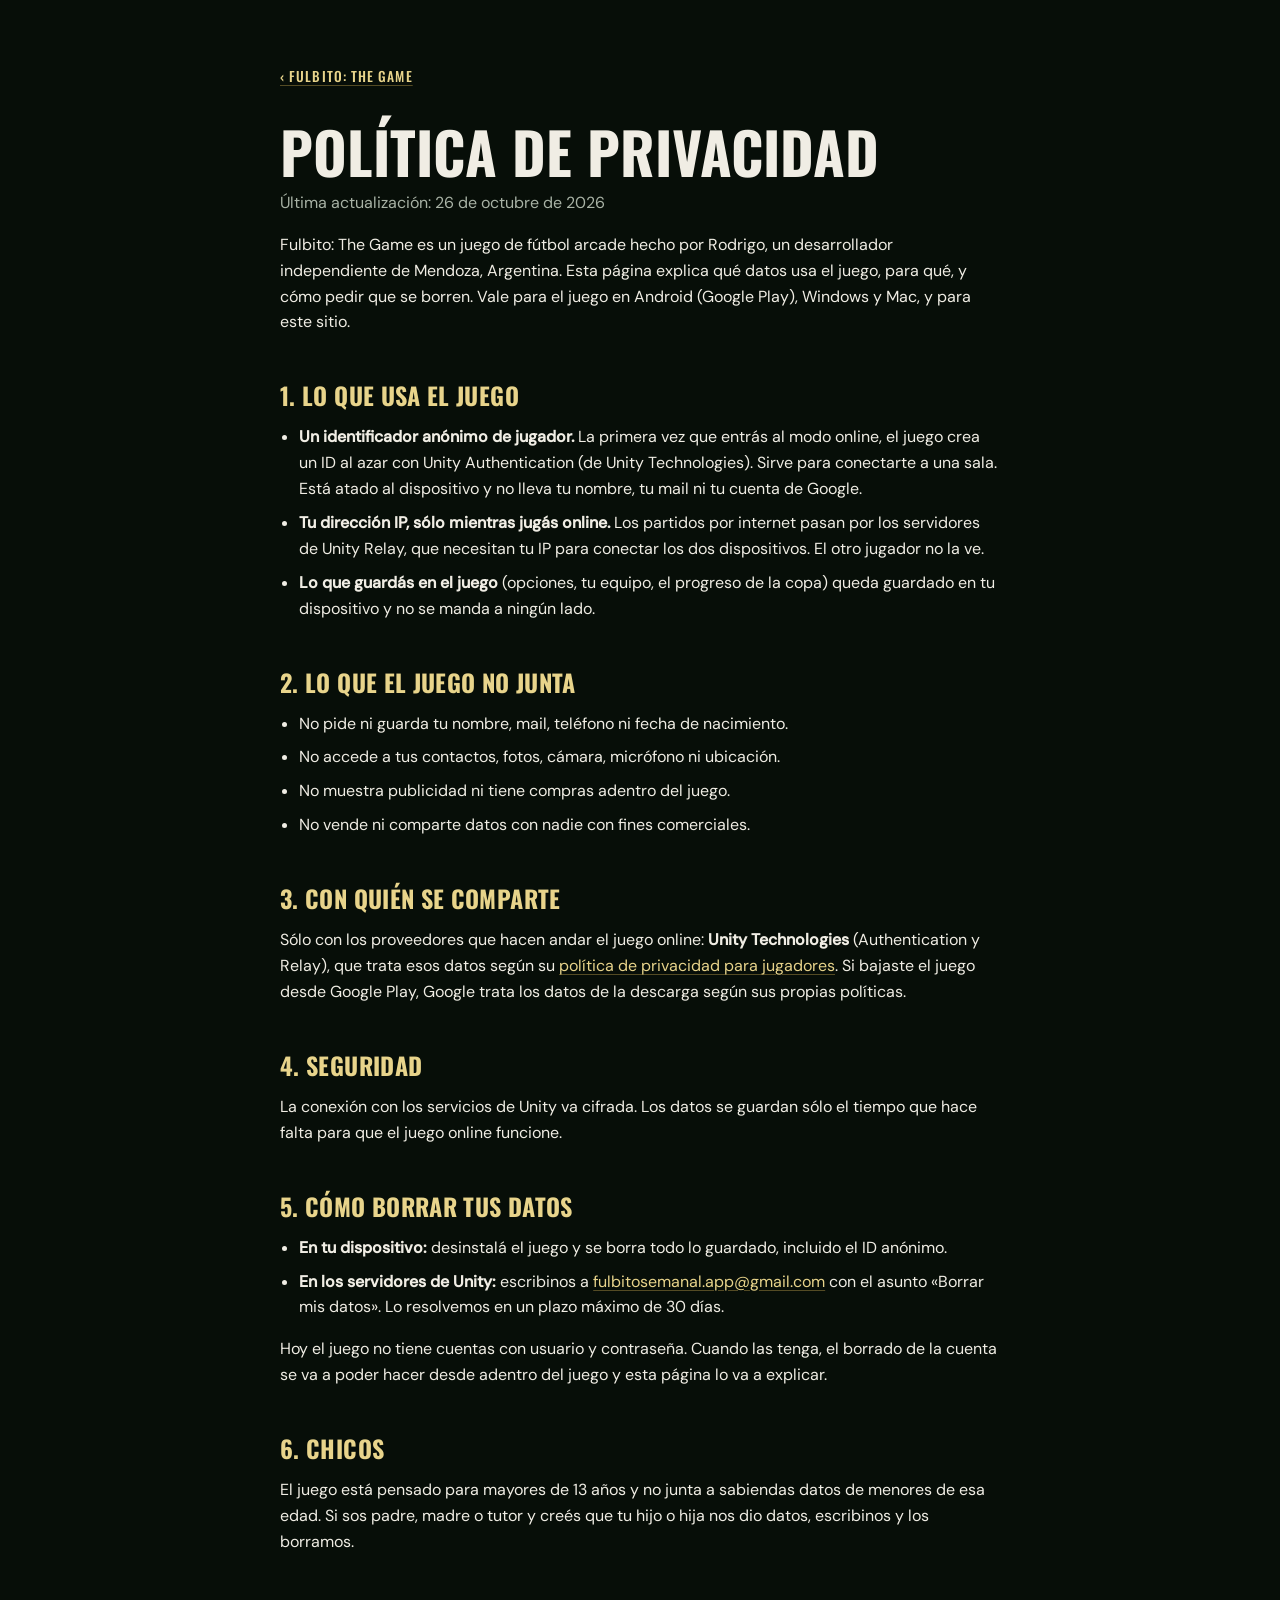
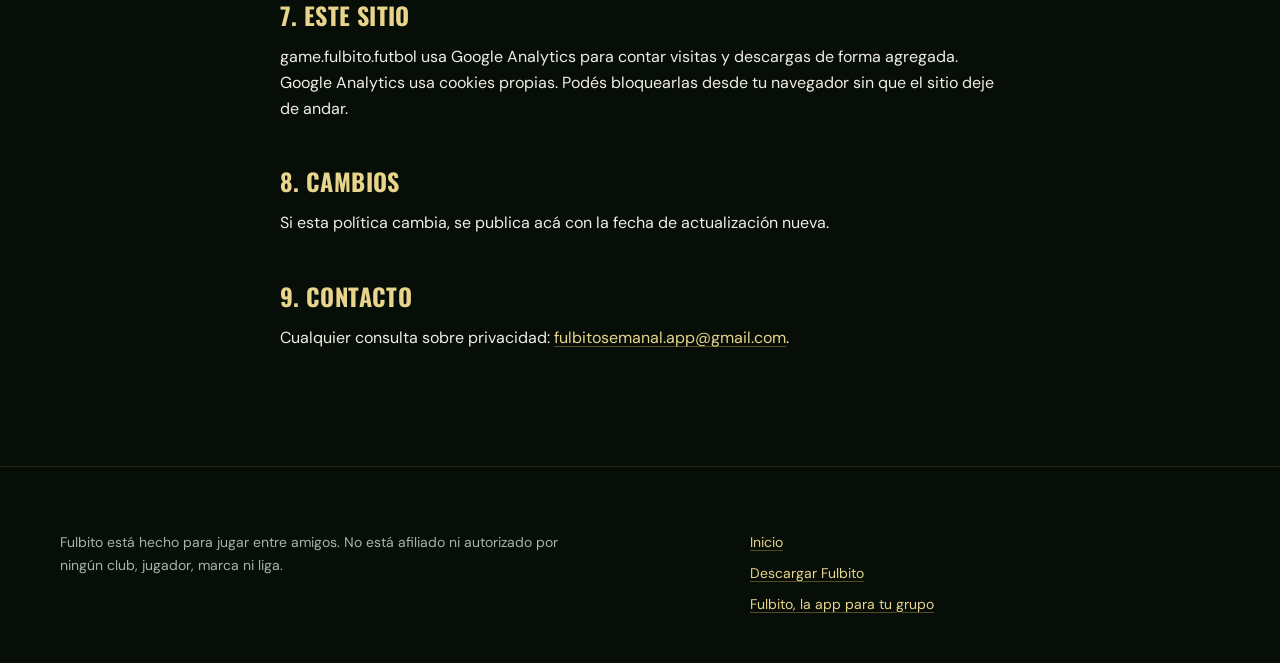
==== privacidad/index.html @ 2d16ab8e "Pie: saco lo de proyecto personal sin fines comerciales Co-Authored-By: Claude Opus 5.5 <noreply@ant" ====
<!DOCTYPE html>
<html lang="es">
<head>
<meta charset="utf-8">
<meta name="viewport" content="width=device-width, initial-scale=1">
<title>Política de privacidad | Fulbito: The Game</title>
<meta name="description" content="Qué datos usa Fulbito: The Game, el juego de fútbol arcade 7v7, para qué y cómo pedir que se borren.">
<link rel="canonical" href="https://game.fulbito.futbol/privacidad/">

<!-- Google Analytics: la misma propiedad que el index (G-7RZ7NN662N) -->
<script async src="https://www.googletagmanager.com/gtag/js?id=G-7RZ7NN662N"></script>
<script>
  window.dataLayer = window.dataLayer || [];
  function gtag(){dataLayer.push(arguments);}
  gtag('js', new Date());
  gtag('config', 'G-7RZ7NN662N');
</script>

<link rel="icon" href="../assets/brand/favicon.svg" type="image/svg+xml">
<link rel="icon" href="../assets/brand/favicon-32.png" sizes="32x32">
<meta name="theme-color" content="#0D1B0F">
<link rel="stylesheet" href="../css/fonts.css">
<link rel="stylesheet" href="../css/variables.css">
<link rel="stylesheet" href="../css/site.css">
<style>
  /* página de texto: hereda tokens y pie del sitio; sólo suma la columna de lectura */
  .legal { padding-block: var(--s7) var(--seccion); }
  .legal__volver { font-family: var(--display); letter-spacing: .08em; text-transform: uppercase; font-size: .85rem; }
  .legal h1 { font-size: var(--t-titulo); text-transform: uppercase; margin-top: var(--s5); }
  .legal__fecha { color: var(--cal-tenue); margin-top: var(--s2); }
  .legal h2 { font-size: var(--t-sub); color: var(--oro-claro); margin-top: var(--s6); margin-bottom: var(--s3); }
  .legal p, .legal li { max-width: 68ch; }
  .legal ul { padding-left: 1.2em; }
  .legal li { margin-bottom: var(--s2); }
  .legal strong { color: var(--cal); }
</style>
</head>
<body>

<main id="contenido" class="env angosto legal">
  <a class="legal__volver" href="../">‹ Fulbito: The Game</a>

  <h1>Política de privacidad</h1>
  <p class="legal__fecha">Última actualización: 26 de octubre de 2026</p>

  <p>Fulbito: The Game es un juego de fútbol arcade hecho por Rodrigo, un desarrollador independiente de Mendoza, Argentina.
    Esta página explica qué datos usa el juego, para qué, y cómo pedir que se borren. Vale para el juego en
    Android (Google Play), Windows y Mac, y para este sitio.</p>

  <h2>1. Lo que usa el juego</h2>
  <ul>
    <li><strong>Un identificador anónimo de jugador.</strong> La primera vez que entrás al modo online, el juego
      crea un ID al azar con Unity Authentication (de Unity Technologies). Sirve para conectarte a una sala.
      Está atado al dispositivo y no lleva tu nombre, tu mail ni tu cuenta de Google.</li>
    <li><strong>Tu dirección IP, sólo mientras jugás online.</strong> Los partidos por internet pasan por los
      servidores de Unity Relay, que necesitan tu IP para conectar los dos dispositivos. El otro jugador no la ve.</li>
    <li><strong>Lo que guardás en el juego</strong> (opciones, tu equipo, el progreso de la copa) queda guardado en
      tu dispositivo y no se manda a ningún lado.</li>
  </ul>

  <h2>2. Lo que el juego no junta</h2>
  <ul>
    <li>No pide ni guarda tu nombre, mail, teléfono ni fecha de nacimiento.</li>
    <li>No accede a tus contactos, fotos, cámara, micrófono ni ubicación.</li>
    <li>No muestra publicidad ni tiene compras adentro del juego.</li>
    <li>No vende ni comparte datos con nadie con fines comerciales.</li>
  </ul>

  <h2>3. Con quién se comparte</h2>
  <p>Sólo con los proveedores que hacen andar el juego online: <strong>Unity Technologies</strong>
    (Authentication y Relay), que trata esos datos según su
    <a href="https://unity.com/legal/game-player-and-app-user-privacy-policy">política de privacidad para jugadores</a>.
    Si bajaste el juego desde Google Play, Google trata los datos de la descarga según sus propias políticas.</p>

  <h2>4. Seguridad</h2>
  <p>La conexión con los servicios de Unity va cifrada. Los datos se guardan sólo el tiempo que hace falta para
    que el juego online funcione.</p>

  <h2>5. Cómo borrar tus datos</h2>
  <ul>
    <li><strong>En tu dispositivo:</strong> desinstalá el juego y se borra todo lo guardado, incluido el ID anónimo.</li>
    <li><strong>En los servidores de Unity:</strong> escribinos a
      <a href="mailto:fulbitosemanal.app@gmail.com?subject=Borrar%20mis%20datos%20de%20Fulbito%3A%20The%20Game">fulbitosemanal.app@gmail.com</a>
      con el asunto «Borrar mis datos». Lo resolvemos en un plazo máximo de 30 días.</li>
  </ul>
  <p>Hoy el juego no tiene cuentas con usuario y contraseña. Cuando las tenga, el borrado de la cuenta se va a
    poder hacer desde adentro del juego y esta página lo va a explicar.</p>

  <h2>6. Chicos</h2>
  <p>El juego está pensado para mayores de 13 años y no junta a sabiendas datos de menores de esa edad. Si sos
    padre, madre o tutor y creés que tu hijo o hija nos dio datos, escribinos y los borramos.</p>

  <h2>7. Este sitio</h2>
  <p>game.fulbito.futbol usa Google Analytics para contar visitas y descargas de forma agregada. Google Analytics
    usa cookies propias. Podés bloquearlas desde tu navegador sin que el sitio deje de andar.</p>

  <h2>8. Cambios</h2>
  <p>Si esta política cambia, se publica acá con la fecha de actualización nueva.</p>

  <h2>9. Contacto</h2>
  <p>Cualquier consulta sobre privacidad:
    <a href="mailto:fulbitosemanal.app@gmail.com">fulbitosemanal.app@gmail.com</a>.</p>
</main>

<footer class="pie">
  <div class="env pie__grilla">
    <div>
      <p class="pie__legal">Fulbito está hecho para jugar entre amigos. No está afiliado ni
        autorizado por ningún club, jugador, marca ni liga.</p>
    </div>
    <ul class="pie__links">
      <li><a href="../">Inicio</a></li>
      <li><a href="../#descargar">Descargar Fulbito</a></li>
      <li><a href="https://fulbito.futbol">Fulbito, la app para tu grupo</a></li>
    </ul>
  </div>
</footer>
</body>
</html>
---- css/fonts.css ----
/* Tipografias self-hosteadas (subset latin de Google Fonts, woff2).
   Antes venian de fonts.googleapis.com: dos preconnect, una request de
   terceros y la IP del visitante contada a Google. Servidas de aca, el
   primer paint no depende de nadie. Regenerar: README seccion Tipografias. */
@font-face {
  font-family: 'Caveat';
  font-style: normal;
  font-weight: 600;
  font-display: swap;
  src: url(../assets/fonts/caveat-600.woff2) format('woff2');
  unicode-range: U+0000-00FF, U+0131, U+0152-0153, U+02BB-02BC, U+02C6, U+02DA, U+02DC, U+0304, U+0308, U+0329, U+2000-206F, U+20AC, U+2122, U+2191, U+2193, U+2212, U+2215, U+FEFF, U+FFFD;
}
@font-face {
  font-family: 'DM Sans';
  font-style: normal;
  font-weight: 400;
  font-display: swap;
  src: url(../assets/fonts/dmsans-400.woff2) format('woff2');
  unicode-range: U+0000-00FF, U+0131, U+0152-0153, U+02BB-02BC, U+02C6, U+02DA, U+02DC, U+0304, U+0308, U+0329, U+2000-206F, U+20AC, U+2122, U+2191, U+2193, U+2212, U+2215, U+FEFF, U+FFFD;
}
@font-face {
  font-family: 'DM Sans';
  font-style: normal;
  font-weight: 500;
  font-display: swap;
  src: url(../assets/fonts/dmsans-500.woff2) format('woff2');
  unicode-range: U+0000-00FF, U+0131, U+0152-0153, U+02BB-02BC, U+02C6, U+02DA, U+02DC, U+0304, U+0308, U+0329, U+2000-206F, U+20AC, U+2122, U+2191, U+2193, U+2212, U+2215, U+FEFF, U+FFFD;
}
@font-face {
  font-family: 'Oswald';
  font-style: normal;
  font-weight: 500;
  font-display: swap;
  src: url(../assets/fonts/oswald-500.woff2) format('woff2');
  unicode-range: U+0000-00FF, U+0131, U+0152-0153, U+02BB-02BC, U+02C6, U+02DA, U+02DC, U+0304, U+0308, U+0329, U+2000-206F, U+20AC, U+2122, U+2191, U+2193, U+2212, U+2215, U+FEFF, U+FFFD;
}
@font-face {
  font-family: 'Oswald';
  font-style: normal;
  font-weight: 700;
  font-display: swap;
  src: url(../assets/fonts/oswald-700.woff2) format('woff2');
  unicode-range: U+0000-00FF, U+0131, U+0152-0153, U+02BB-02BC, U+02C6, U+02DA, U+02DC, U+0304, U+0308, U+0329, U+2000-206F, U+20AC, U+2122, U+2191, U+2193, U+2212, U+2215, U+FEFF, U+FFFD;
}
---- css/variables.css ----
/* variables.css — tokens heredados del design system de Fulbito (app + juego).
   Los valores de color y las tipografías son los MISMOS que web.fulbito.futbol
   (website/css/variables.css): esto es la misma marca, no un sitio aparte. */
:root {
  /* ── Colores ── */
  --cesped: #2D5016;
  --cesped-claro: #4A7A2E;
  --noche: #0D1B0F;
  --noche-hondo: #070E08;   /* propio del sitio del juego: el fondo del estadio */
  --oro: #C9A94E;
  --oro-claro: #E8D48B;
  --cal: #F0EDE4;
  --cal-tenue: #A8B2A5;     /* texto secundario sobre noche */

  /* anillos de selección del juego: P1 azul, rival rojo. Se usan SOLO como
     marca de equipo en las figuritas — no son colores de UI. */
  --anillo-azul: #3E8BD8;
  --anillo-rojo: #E0533A;

  /* ── Glass ── */
  --glass-bg: rgba(13, 27, 15, 0.72);
  --glass-borde: rgba(201, 169, 78, 0.18);
  --glass-blur: blur(16px);

  /* ── Tipografía ── */
  --display: 'Oswald', 'Arial Narrow', sans-serif;
  --body: 'DM Sans', system-ui, sans-serif;
  --tiza: 'Caveat', cursive;

  /* escala fluida */
  --t-wordmark: clamp(3.6rem, 15vw, 10.5rem);
  --t-titulo: clamp(2rem, 5.2vw, 3.6rem);
  --t-sub: clamp(1.15rem, 2.2vw, 1.5rem);
  --t-body: clamp(1rem, 1.05vw, 1.0625rem);
  --t-micro: 0.75rem;

  /* ── Espaciado ── */
  --s1: 4px;  --s2: 8px;  --s3: 16px; --s4: 24px;
  --s5: 32px; --s6: 48px; --s7: 64px; --s8: 96px;
  --seccion: clamp(64px, 9vw, 128px);

  --r-sm: 4px; --r-md: 8px; --r-lg: 14px;

  --sombra-card: 0 8px 32px rgba(0, 0, 0, .38);
  --brillo-oro: 0 0 24px rgba(201, 169, 78, .28);

  --ease: cubic-bezier(.22, 1, .36, 1);
  --ease-back: cubic-bezier(.34, 1.56, .64, 1);

  --ancho: 1160px;
  --ancho-angosto: 720px;
  --marcador-h: 56px;
}
---- css/site.css ----
/* ═══════════════════════════════════════════════════════════════════════════
   site.css — Fulbito: The Game
   Idea rectora: la página es un partido. El scroll es el reloj, la barra fija
   es el marcador de la transmisión y cada sección entra con su minuto.
   ═══════════════════════════════════════════════════════════════════════════ */

*, *::before, *::after { box-sizing: border-box; }

html { scroll-behavior: smooth; }
@media (prefers-reduced-motion: reduce) { html { scroll-behavior: auto; } }

body {
  margin: 0;
  background: var(--noche-hondo);
  color: var(--cal);
  font-family: var(--body);
  font-size: var(--t-body);
  line-height: 1.62;
  -webkit-font-smoothing: antialiased;
  overflow-x: hidden;
}

/* `height: auto` NO es opcional: todas las <img> llevan width/height como
   atributo (para que el navegador reserve el lugar y no salte el layout), y ese
   height es un valor USADO que le gana a cualquier `aspect-ratio` del CSS. Sin
   esto, las tarjetas del roster y de las firmas se dibujaban con la altura
   intrinseca del archivo (720 px) en vez de la del diseno. */
img { max-width: 100%; height: auto; display: block; }
a { color: var(--oro-claro); text-decoration-color: rgba(201, 169, 78, .4); text-underline-offset: 3px; }
a:hover { text-decoration-color: var(--oro); }

:focus-visible {
  outline: 2px solid var(--oro-claro);
  outline-offset: 3px;
  border-radius: 2px;
}

.saltar {
  position: absolute; left: -9999px; top: 0; z-index: 999;
  background: var(--oro); color: var(--noche); padding: 10px 18px;
  font-family: var(--display); font-weight: 700; letter-spacing: .08em;
}
.saltar:focus { left: 8px; top: 8px; }

.env { width: min(100% - 40px, var(--ancho)); margin-inline: auto; }
.angosto { max-width: var(--ancho-angosto); }

/* ── Tipografía base ───────────────────────────────────────────────────── */
h1, h2, h3 { font-family: var(--display); font-weight: 700; margin: 0; line-height: 1.04; }
h2 { font-size: var(--t-titulo); text-transform: uppercase; letter-spacing: .015em; }
h3 { font-size: 1.2rem; text-transform: uppercase; letter-spacing: .08em; }
p { margin: 0 0 1em; }
p:last-child { margin-bottom: 0; }

.bajada { font-size: var(--t-sub); color: var(--cal-tenue); line-height: 1.5; }
.tiza {
  font-family: var(--tiza); font-size: 1.5rem; color: var(--oro-claro);
  line-height: 1.35; transform: rotate(-1.2deg); transform-origin: left;
}

/* ── El minuto: el marcador estructural de la página ───────────────────── */
.minuto {
  display: flex; align-items: center; gap: 14px;
  font-family: var(--display); font-weight: 500;
  font-size: var(--t-micro); letter-spacing: .22em; text-transform: uppercase;
  color: var(--oro); margin-bottom: var(--s3);
}
.minuto[data-min]::before {
  content: attr(data-min);
  font-weight: 700; font-size: 1.05rem; letter-spacing: .02em;
  font-variant-numeric: tabular-nums;
  color: var(--noche); background: var(--oro);
  padding: 1px 9px 2px; border-radius: 2px;
}
.minuto:not([data-min]) { gap: 0; }
.minuto::after { content: ''; flex: 1; height: 1px; background: linear-gradient(90deg, rgba(201,169,78,.35), transparent); }

/* ── Marcador fijo (aparece pasado el hero) ────────────────────────────── */
.marcador {
  position: fixed; inset: 0 0 auto; z-index: 60;
  height: var(--marcador-h);
  display: flex; align-items: center; gap: var(--s4);
  padding-inline: clamp(16px, 3vw, 28px);
  background: rgba(7, 14, 8, .86);
  backdrop-filter: var(--glass-blur);
  -webkit-backdrop-filter: var(--glass-blur);
  border-bottom: 1px solid var(--glass-borde);
  transform: translateY(-100%);
  transition: transform .45s var(--ease);
}
.marcador.visible { transform: none; }
.marcador__marca {
  display: flex; align-items: center; gap: 10px;
  font-family: var(--display); font-weight: 700;
  letter-spacing: .14em; text-transform: uppercase; font-size: .95rem;
  color: var(--cal); text-decoration: none;
}
.marcador__marca img { width: 21px; height: 21px; }
.marcador__reloj {
  font-family: var(--display); font-weight: 500; font-size: .8rem;
  letter-spacing: .16em; color: var(--oro);
  font-variant-numeric: tabular-nums;
  padding-left: var(--s4);
  border-left: 1px solid rgba(201, 169, 78, .22);
}
.marcador__cta { margin-left: auto; }
@media (max-width: 620px) {
  .marcador__reloj { display: none; }
  .marcador { gap: var(--s3); }
}

/* ── Botones ───────────────────────────────────────────────────────────── */
.btn {
  display: inline-flex; align-items: center; gap: 10px;
  font-family: var(--display); font-weight: 700;
  font-size: .95rem; letter-spacing: .1em; text-transform: uppercase;
  padding: 14px 26px; border: 0; border-radius: var(--r-sm);
  background: var(--oro); color: var(--noche);
  text-decoration: none; cursor: pointer;
  transition: background .2s var(--ease), transform .2s var(--ease-back), box-shadow .2s var(--ease);
}
.btn:hover { background: var(--oro-claro); transform: translateY(-2px); box-shadow: var(--brillo-oro); }
.btn:active { transform: none; }
.btn--chico { padding: 9px 16px; font-size: .78rem; letter-spacing: .09em; }
.btn--grande { padding: 18px 34px; font-size: 1.1rem; }
/* El CTA del hero va SIN mayúsculas: "DESCARGAR PARA MACOS" se leía "macacos".
   El texto ya viene escrito bien desde releases.js ("Descargar para macOS"). */
.hero__acciones .btn--grande { text-transform: none; letter-spacing: .02em; }
.btn--fantasma {
  background: transparent; color: var(--oro-claro);
  box-shadow: inset 0 0 0 1px rgba(201, 169, 78, .38);
}
.btn--fantasma:hover { background: rgba(201, 169, 78, .1); color: var(--oro-claro); box-shadow: inset 0 0 0 1px var(--oro); }
.btn[aria-disabled="true"] { opacity: .5; pointer-events: none; }

/* ── HERO ──────────────────────────────────────────────────────────────── */
.hero {
  position: relative; min-height: 100svh;
  display: flex; flex-direction: column; justify-content: flex-end;
  padding-bottom: clamp(28px, 6vh, 64px);
  overflow: hidden;
}
.hero__fondo { position: absolute; inset: 0; z-index: 0; }
.hero__fondo img, .hero__fondo video {
  width: 100%; height: 100%; object-fit: cover;
  /* la captura está tomada de frente: el encuadre útil es el tercio superior */
  object-position: 50% 32%;
}
/* viñeta + gradiente: el texto tiene que leerse sin depender de la imagen */
.hero__fondo::after {
  content: ''; position: absolute; inset: 0;
  background:
    radial-gradient(120% 85% at 50% 18%, transparent 20%, rgba(7,14,8,.72) 78%),
    linear-gradient(to bottom, rgba(7,14,8,.55) 0%, rgba(7,14,8,.2) 32%, rgba(7,14,8,.94) 88%, var(--noche-hondo) 100%);
}
.hero__cuerpo { position: relative; z-index: 1; }

.wordmark { display: flex; align-items: baseline; gap: clamp(10px, 2vw, 22px); }
/* El wordmark es lo único que se permite gritar. El relieve dorado duro (sin
   blur) es lo que le da la onda de fichín: la letra crema se despega del fondo
   con su propia sombra sólida, como los títulos de los arcades. En em para que
   escale sola con el clamp del tamaño. */
.wordmark__texto {
  font-family: var(--display); font-weight: 700;
  font-size: var(--t-wordmark); line-height: .84;
  letter-spacing: .04em; text-transform: uppercase;
  margin: 0; color: var(--cal);
  text-shadow:
    .022em .03em 0 var(--oro),
    .044em .06em 0 rgba(160, 130, 52, .85),
    .058em .08em 0 rgba(13, 27, 15, .9),
    0 .1em .32em rgba(0, 0, 0, .55);
}
/* La caja fija el tamano y la posicion; el <canvas> de la pelota 3D se cuelga
   adentro, absoluto y MAS ALTO, asi el rebote sube sin empujar nada. */
.wordmark__caja {
  position: relative; display: block; flex: none;
  width: clamp(34px, 10vw, 108px); aspect-ratio: 1;
  /* SIN align-self ni margin-bottom: el contenedor ya alinea por baseline
     (.wordmark { align-items: baseline }), y un bloque sin texto adentro toma
     como baseline su borde inferior. O sea que el piso de esta caja ES el
     baseline de FULBITO, que es justo donde tiene que picar la pelota. */
}
.wordmark__caja > canvas { z-index: 1; }
.wordmark__pelota {
  width: 100%; height: auto;
  /* Los mismos 7 % que baja la pelota 3D (BAJADA en pelota3d.js): apoyada justo
     sobre el baseline parece flotar, porque el ojo lee el contacto en la sombra
     y no en la tangente de la esfera. Va acá tambien para que el fallback
     estatico —sin WebGL, o con prefers-reduced-motion— quede a la misma altura
     y no se note el cambio cuando la 3D entra. Es 7 % del ALTO, que en una caja
     cuadrada es lo mismo que 7 % del diametro. */
  transform: translateY(7%);
  /* La pelota es un render 3D, no un vector: le va una sombra BLANDA. La sombra
     dura del wordmark (offset plano, sin blur) sobre un objeto con volumen se
     ve como una calcomania mal pegada. */
  filter: drop-shadow(0 .05em .1em rgba(0, 0, 0, .6));
}
.wordmark__sub {
  display: flex; align-items: center; gap: 14px;
  margin-top: clamp(8px, 1.6vw, 18px);
  font-family: var(--display); font-weight: 500;
  font-size: clamp(.9rem, 2.4vw, 1.5rem);
  letter-spacing: .42em; text-transform: uppercase; color: var(--oro);
}
.wordmark__sub::before { content: ''; width: clamp(28px, 5vw, 64px); height: 2px; background: var(--oro); }

.hero__tagline {
  margin: clamp(20px, 3vh, 34px) 0 clamp(22px, 3.4vh, 36px);
  font-size: clamp(1.05rem, 2.4vw, 1.55rem);
  color: var(--cal); max-width: 30ch; line-height: 1.35;
}
.hero__tagline b { color: var(--oro-claro); font-weight: 700; }

.hero__acciones { display: flex; flex-wrap: wrap; align-items: center; gap: var(--s3); }
.hero__nota { font-size: .875rem; color: var(--cal-tenue); max-width: 46ch; }

/* Sin mayúsculas en el zócalo: "MACOS" se leía "macacos". Lo mismo el CTA y
   la lista de descargas; `.sin-mayus` rescata la palabra donde el resto sí va
   en mayúsculas (el minuto de la sección de descargas). */
.sin-mayus { text-transform: none; }

/* lower third: la ficha del partido, como el zócalo de una transmisión */
.zocalo {
  margin-top: clamp(26px, 4.5vh, 52px);
  padding-top: var(--s3);
  border-top: 1px solid rgba(201, 169, 78, .22);
  display: flex; flex-wrap: wrap; gap: 6px 26px;
  font-family: var(--display); font-weight: 500;
  font-size: .9rem; letter-spacing: .03em;
  color: var(--cal-tenue);
}
.zocalo b { color: var(--oro); font-weight: 700; }
/* la version es el dato que fecha todo lo demas: va en crema, no en gris */
.zocalo__fuerte { color: var(--cal); }

/* ── Ticker dorado (el separador con las jugadas firma) ────────────────── */
.ticker {
  background: var(--oro); color: var(--noche);
  padding: 11px 0; overflow: hidden;
  border-block: 1px solid rgba(13, 27, 15, .18);
  /* 46s cuando eran 20 firmas; con 35 la pista mide ~75% más y a la misma
     duración volaría. Se estira para conservar la velocidad de lectura. */
  --ticker-dur: 80s;
}
.ticker__pista { display: flex; width: max-content; animation: correr var(--ticker-dur) linear infinite; }
/* al apoyar el puntero, el cartel se deja leer */
.ticker:hover .ticker__pista { animation-play-state: paused; }
.ticker__grupo {
  display: flex; gap: 34px; padding-right: 34px; flex: none;
  font-family: var(--display); font-weight: 700;
  font-size: .82rem; letter-spacing: .2em; text-transform: uppercase;
  white-space: nowrap;
}
.ticker__grupo span::after { content: ' ·'; opacity: .45; margin-left: 34px; }
@keyframes correr { to { transform: translateX(-50%); } }
@media (prefers-reduced-motion: reduce) {
  .ticker__pista { animation: none; }
  .ticker { overflow-x: auto; }
}

/* ── Secciones ─────────────────────────────────────────────────────────── */
.seccion { padding-block: var(--seccion); position: relative; }
.seccion--suave { background: linear-gradient(180deg, var(--noche-hondo), var(--noche) 40%, var(--noche-hondo)); }
.seccion__intro { max-width: 56ch; }
.seccion__intro h2 + p { margin-top: var(--s3); }

/* ── Banda cinematográfica (el gol) ────────────────────────────────────── */
/* Panel contenido, no full-bleed: la captura es de 1280 de ancho y estirada a
   todo el viewport se veía blanda. Acá nunca pasa del ancho del contenedor. */
.banda {
  position: relative; isolation: isolate;
  width: min(100% - 40px, var(--ancho)); margin-inline: auto;
  border-radius: var(--r-lg); overflow: hidden;
  border: 1px solid var(--glass-borde);
}
.banda__img { width: 100%; aspect-ratio: 16 / 9; object-fit: cover; }
.banda::after {
  content: ''; position: absolute; inset: 0; z-index: 1; pointer-events: none;
  background: linear-gradient(90deg, rgba(7,14,8,.94) 0%, rgba(7,14,8,.7) 42%, transparent 78%),
              linear-gradient(to top, rgba(7,14,8,.9), transparent 45%);
}
.banda__texto {
  position: absolute; z-index: 2; inset: auto auto 0 0;
  padding: clamp(24px, 5vw, 64px);
  max-width: min(100%, 46ch);
}
@media (max-width: 760px) {
  .banda__img { aspect-ratio: 4 / 3; }
  .banda::after { background: linear-gradient(to top, rgba(7,14,8,.96) 24%, rgba(7,14,8,.45) 70%, rgba(7,14,8,.2)); }
}

/* ── Jugadas firma ─────────────────────────────────────────────────────── */
.firmas { display: grid; gap: var(--s4); grid-template-columns: repeat(3, 1fr); margin-top: var(--s6); }
@media (max-width: 900px) { .firmas { grid-template-columns: 1fr; } }

.firma {
  background: var(--glass-bg); border: 1px solid var(--glass-borde);
  border-radius: var(--r-lg); overflow: hidden;
  display: flex; flex-direction: column;
}
/* El retrato es un render limpio a 720²: se muestra cuadrado y sin recorte
   fuerte. (Las capturas del sim de firmas salen a 720p sin antialias y se veían
   pixeladas acá — por eso la tarjeta usa el retrato y no la jugada en acción.) */
.firma img {
  aspect-ratio: 1; object-fit: cover; object-position: 50% 42%;
  background: radial-gradient(70% 70% at 50% 35%, #2b322b, #151a15);
  border-bottom: 1px solid var(--glass-borde);
}
.firma__cuerpo { padding: var(--s4); }
.firma__nombre { color: var(--oro); font-size: 1.35rem; letter-spacing: .06em; }
.firma__duenio {
  display: block; margin-top: 4px; margin-bottom: 10px;
  font-family: var(--display); font-weight: 500;
  font-size: .72rem; letter-spacing: .2em; text-transform: uppercase; color: var(--cal-tenue);
}
.firma p { font-size: .95rem; color: var(--cal-tenue); }

/* Acá había una grilla con las 37 firmas restantes y su dueño. Se fue entera:
   mapeaba firma→jugador, que es justo la decisión que el juego ya no te pide;
   estaba duplicada tres veces (el ticker del hero, el pie de cada cromo y el
   filtro «Por firma…» del álbum); los nombres de los dueños no significan nada
   para quien nunca jugó; y se le veía la costura de la autogeneración
   (EL KUNI · EL KUNI). Además contradecía el título de su propia sección:
   «Cada uno tiene la suya» es una promesa, y la grilla la volvía un padrón.
   Costaba 1.601 px de mobile — casi dos pantallas. */
/* 27-oct-2026 — escenas de los poderes, sacadas del juego */
.poderes { display: grid; gap: var(--s4); grid-template-columns: repeat(3, 1fr); margin-top: var(--s6); }
@media (max-width: 900px) { .poderes { grid-template-columns: repeat(2, 1fr); } }
@media (max-width: 560px) { .poderes { grid-template-columns: 1fr; } }
.poder { margin: 0; border-radius: var(--r-lg); overflow: hidden; background: var(--glass-bg); border: 1px solid var(--glass-borde); }
.poder img { display: block; width: 100%; height: auto; aspect-ratio: 16 / 9; object-fit: cover; }
.poder figcaption { padding: var(--s3) var(--s4); font-size: .95rem; color: var(--cal-tenue); }
.poder figcaption b { font-family: var(--display); font-weight: 600; letter-spacing: .04em; color: var(--cal); }
.firmas-resto-nota {
  margin: var(--s6) 0 0; padding-top: var(--s5);
  border-top: 1px solid rgba(201, 169, 78, .16);
  max-width: 62ch; color: var(--cal-tenue);
}

/* ── El plantel: álbum de figuritas ────────────────────────────────────── */
.album__encabezado {
  display: flex; flex-wrap: wrap; align-items: flex-end; justify-content: space-between;
  gap: var(--s4); margin-bottom: var(--s6);
}
.album__contador {
  font-family: var(--display); font-weight: 500;
  font-size: .8rem; letter-spacing: .18em; text-transform: uppercase; color: var(--cal-tenue);
}
.album__contador b { color: var(--oro); font-weight: 700; font-variant-numeric: tabular-nums; }

.album {
  display: grid; gap: clamp(12px, 1.6vw, 20px);
  grid-template-columns: repeat(auto-fill, minmax(148px, 1fr));
  list-style: none; margin: 0; padding: 0;
}
.figu {
  position: relative; border-radius: var(--r-md); overflow: hidden;
  background: linear-gradient(170deg, #232a23, #141914);
  box-shadow: var(--sombra-card);
  border: 1px solid rgba(201, 169, 78, .2);
  transition: transform .28s var(--ease-back), border-color .28s var(--ease), box-shadow .28s var(--ease);
}
.figu:hover, .figu:focus-within {
  transform: translateY(-5px) rotate(-.6deg);
  border-color: var(--oro);
  box-shadow: var(--sombra-card), var(--brillo-oro);
}
.figu img { width: 100%; aspect-ratio: 1; object-fit: cover; }
.figu__pie {
  padding: 9px 11px 11px;
  border-top: 1px solid rgba(201, 169, 78, .18);
  background: rgba(7, 14, 8, .62);
}
.figu__nombre {
  display: block; font-family: var(--display); font-weight: 700;
  font-size: .82rem; letter-spacing: .07em; text-transform: uppercase;
  color: var(--cal); line-height: 1.2;
}
.figu__firma {
  display: block; margin-top: 3px;
  font-family: var(--display); font-weight: 500;
  font-size: .62rem; letter-spacing: .14em; text-transform: uppercase; color: var(--oro);
}
.figu__pos {
  position: absolute; top: 8px; left: 8px; z-index: 2;
  width: 22px; height: 22px; border-radius: 50%;
  display: grid; place-items: center;
  font-family: var(--display); font-weight: 700; font-size: .58rem; letter-spacing: .02em;
  background: rgba(7, 14, 8, .8); color: var(--cal);
  border: 1.5px solid var(--anillo-azul);
}
.figu__pos[data-pos="ARQ"] { border-color: var(--oro); color: var(--oro); }

/* ── Modos: la pantalla del menú, tal cual ─────────────────────────────── */
.menu {
  margin-top: var(--s6); list-style: none; padding: 0;
  border-top: 1px solid rgba(201, 169, 78, .16);
}
.menu li {
  display: grid; grid-template-columns: auto 1fr auto; align-items: baseline;
  gap: var(--s3) var(--s4);
  padding: var(--s4) var(--s3) var(--s4) 0;
  border-bottom: 1px solid rgba(201, 169, 78, .16);
  transition: background .2s var(--ease), padding-left .2s var(--ease);
}
.menu li:hover { background: rgba(201, 169, 78, .05); padding-left: var(--s3); }
.menu__flecha { color: var(--oro); font-family: var(--display); opacity: 0; transition: opacity .2s; }
.menu li:hover .menu__flecha { opacity: 1; }
.menu__label {
  font-family: var(--display); font-weight: 700; font-size: clamp(1rem, 2.1vw, 1.35rem);
  letter-spacing: .09em; text-transform: uppercase; color: var(--cal);
}
.menu__que { grid-column: 2; color: var(--cal-tenue); font-size: .95rem; }
.menu__mando {
  font-family: var(--display); font-weight: 500; font-size: .68rem;
  letter-spacing: .16em; text-transform: uppercase; color: var(--oro);
  white-space: nowrap; align-self: center;
}
@media (max-width: 660px) {
  .menu li { grid-template-columns: auto 1fr; }
  .menu__mando { grid-column: 2; align-self: start; }
}

/* ── Requisitos ────────────────────────────────────────────────────────── */
.claim {
  font-family: var(--display); font-weight: 700;
  font-size: clamp(1.6rem, 4.4vw, 2.9rem); line-height: 1.1;
  text-transform: uppercase; letter-spacing: .01em;
  color: var(--cal); max-width: 18ch;
}
.claim b { color: var(--oro); font-weight: 700; }

.tabla-envoltura { overflow-x: auto; margin-top: var(--s6); -webkit-overflow-scrolling: touch; }
table.specs { width: 100%; min-width: 520px; border-collapse: collapse; font-size: .95rem; }
table.specs th, table.specs td { padding: 14px 16px; text-align: left; border-bottom: 1px solid rgba(201, 169, 78, .14); vertical-align: top; }
table.specs thead th {
  font-family: var(--display); font-weight: 700; font-size: .72rem;
  letter-spacing: .18em; text-transform: uppercase; color: var(--oro);
  border-bottom-color: rgba(201, 169, 78, .3);
}
table.specs tbody th {
  font-family: var(--display); font-weight: 500; font-size: .78rem;
  letter-spacing: .14em; text-transform: uppercase; color: var(--cal); width: 1%; white-space: nowrap;
}
table.specs td { color: var(--cal-tenue); }
table.specs td:first-of-type { color: var(--cal); }
@media (max-width: 640px) {
  table.specs { min-width: 0; }
  table.specs thead th:nth-child(3), table.specs tbody td:nth-child(3) { display: none; }
}

.medido {
  margin-top: var(--s5); padding: var(--s4);
  border-left: 2px solid var(--oro);
  background: rgba(201, 169, 78, .05);
  font-size: .92rem; color: var(--cal-tenue);
}

/* ── El relator ────────────────────────────────────────────────────────── */
.relator { display: flex; flex-wrap: wrap; gap: var(--s3); margin-top: var(--s5); }
.voz {
  display: inline-flex; align-items: center; gap: 11px;
  padding: 12px 20px 12px 14px; border-radius: 100px;
  background: rgba(13, 27, 15, .7); color: var(--cal);
  border: 1px solid rgba(201, 169, 78, .25);
  font-family: var(--display); font-weight: 500;
  font-size: .82rem; letter-spacing: .13em; text-transform: uppercase;
  cursor: pointer; transition: border-color .2s, background .2s, color .2s;
}
.voz:hover { border-color: var(--oro); background: rgba(201, 169, 78, .08); }
.voz__icono {
  width: 26px; height: 26px; border-radius: 50%; flex: none;
  display: grid; place-items: center;
  background: var(--oro); color: var(--noche); font-size: .7rem;
}
.voz[aria-pressed="true"] { border-color: var(--oro); color: var(--oro-claro); }
.voz[aria-pressed="true"] .voz__icono { animation: latir 1s var(--ease) infinite; }
@keyframes latir { 50% { transform: scale(1.14); } }
@media (prefers-reduced-motion: reduce) { .voz[aria-pressed="true"] .voz__icono { animation: none; } }

/* ── Descarga ──────────────────────────────────────────────────────────── */
.descargas { display: grid; gap: var(--s3); margin-top: var(--s5); }
.bajada-item {
  display: flex; flex-wrap: wrap; align-items: center; gap: var(--s3) var(--s4);
  padding: var(--s4);
  border: 1px solid var(--glass-borde); border-radius: var(--r-lg);
  background: var(--glass-bg);
}
.bajada-item__so {
  font-family: var(--display); font-weight: 700; font-size: 1.05rem;
  letter-spacing: .02em; color: var(--cal);
  min-width: 8ch;
}
.bajada-item__meta { color: var(--cal-tenue); font-size: .9rem; flex: 1 1 14ch; }
.bajada-item__meta em { font-style: normal; color: var(--oro); }
.bajada-item .btn { margin-left: auto; }

/* ── Pasos de instalación ──────────────────────────────────────────────── */
.pasos { counter-reset: paso; list-style: none; padding: 0; margin: var(--s5) 0 0; }
.pasos > li {
  counter-increment: paso; position: relative;
  padding: 0 0 var(--s5) var(--s6);
  border-left: 1px solid rgba(201, 169, 78, .2);
}
.pasos > li:last-child { border-left-color: transparent; padding-bottom: 0; }
/* el link «mirá cómo» de la descarga de Mac salta acá: que no lo tape el marcador fijo */
#paso-mac { scroll-margin-top: calc(var(--marcador-h) + 16px); }
.pasos > li::before {
  content: counter(paso); position: absolute; left: 0; top: -2px;
  transform: translateX(-50%);
  width: 30px; height: 30px; border-radius: 50%;
  display: grid; place-items: center;
  background: var(--noche-hondo); border: 1px solid var(--oro);
  font-family: var(--display); font-weight: 700; font-size: .85rem; color: var(--oro);
}
.pasos h3 { margin-bottom: 6px; color: var(--cal); }
.pasos p { color: var(--cal-tenue); font-size: .95rem; }
.tecla {
  display: inline-block; padding: 1px 7px; margin: 0 1px;
  border-radius: var(--r-sm); background: rgba(201, 169, 78, .13);
  border: 1px solid rgba(201, 169, 78, .3);
  font-family: var(--display); font-weight: 500; font-size: .82em;
  letter-spacing: .06em; color: var(--oro-claro); white-space: nowrap;
}

/* ── Controles ─────────────────────────────────────────────────────────── */
.controles { list-style: none; padding: 0; margin: var(--s5) 0 0; display: grid; gap: 2px; max-width: 620px; }
.controles li {
  display: grid; grid-template-columns: 1fr auto auto; gap: var(--s3);
  align-items: baseline; padding: 11px 14px;
  background: rgba(13, 27, 15, .5);
  font-size: .92rem;
}
.controles li:nth-child(odd) { background: rgba(13, 27, 15, .78); }
.controles__que {
  font-family: var(--display); font-weight: 500; font-size: .8rem;
  letter-spacing: .14em; text-transform: uppercase; color: var(--cal);
}

/* ── Footer ────────────────────────────────────────────────────────────── */
.pie {
  padding-block: var(--s7) var(--s6);
  border-top: 1px solid rgba(201, 169, 78, .16);
  background: var(--noche-hondo);
  font-size: .875rem; color: var(--cal-tenue);
}
.pie__grilla { display: grid; gap: var(--s5); grid-template-columns: 1.4fr 1fr; align-items: start; }
@media (max-width: 720px) { .pie__grilla { grid-template-columns: 1fr; } }
.pie__legal { max-width: 52ch; }
.pie__links { list-style: none; padding: 0; margin: 0; display: grid; gap: 8px; }
.pie__firma { margin-top: var(--s5); font-family: var(--tiza); font-size: 1.35rem; color: var(--oro-claro); }

/* ── Reveal al entrar en viewport ──────────────────────────────────────── */
.rev { opacity: 0; transform: translateY(24px); transition: opacity .7s var(--ease), transform .7s var(--ease); }
.rev.dentro { opacity: 1; transform: none; }
@media (prefers-reduced-motion: reduce) {
  .rev { opacity: 1; transform: none; transition: none; }
  .figu, .btn, .menu li { transition: none; }
  .figu:hover { transform: none; }
  .btn:hover { transform: none; }
}
/* sin JS la página se ve entera igual */
.no-js .rev { opacity: 1; transform: none; }

/* ── Ajustes finales ───────────────────────────────────────────────────── */
/* svh es lo correcto en móvil (la barra del browser no empuja el hero), pero
   hay que dejar el vh de antes para los navegadores que no lo conocen. */
.hero { min-height: 100vh; min-height: 100svh; }

/* El <video> que inyecta main.js cuando hay un clip: va ENCIMA de la captura,
   en la misma caja, para que no haya salto de layout al cambiar.
   ⚠️ El hero TAMBIEN lo necesita, y faltaba: la regla de mas arriba
   (`.hero__fondo img, .hero__fondo video`) solo le da tamano, no posicion, asi
   que el video quedaba en flujo DEBAJO de la imagen — fuera de la caja y tapado
   por el `overflow: hidden` del hero. Se veia la captura y el clip corria
   invisible. Como los dos huecos son cajas con `position: relative/absolute` y
   `object-fit: cover`, la misma declaracion sirve para ambos. */
.banda > video,
.cajas__hueco > video,
.hero__fondo > video {
  position: absolute; inset: 0; z-index: 0;
  width: 100%; height: 100%; object-fit: cover;
}

/* La banda del gol en el celular. El texto no entra encima de la foto (se
   desbordaba por arriba), así que la caja se estira: la imagen arriba y el texto
   debajo, sobre el oscuro. El empalme NO es un overlay con borde: la foto y el
   clip se DESVANECEN con una máscara de curva suave hacia el fondo de la caja,
   y el título se monta sobre la zona que ya casi se fundió.
   ⚠️ Va DESPUÉS de la regla del video de arriba a propósito: con la misma
   especificidad, si queda antes el `height: 100%` la pisa y el clip tapa la
   caja entera (pasó: en el iPhone el video cubría el texto). */
@media (max-width: 760px) {
  .banda:not(.banda--suelta) { background: rgb(7,14,8); }
  .banda:not(.banda--suelta)::after { display: none; }
  .banda:not(.banda--suelta) > .banda__img,
  .banda:not(.banda--suelta) > video {
    -webkit-mask-image: linear-gradient(to bottom, #000 30%, rgba(0,0,0,.78) 44%, rgba(0,0,0,.5) 58%, rgba(0,0,0,.24) 72%, rgba(0,0,0,.07) 86%, transparent);
            mask-image: linear-gradient(to bottom, #000 30%, rgba(0,0,0,.78) 44%, rgba(0,0,0,.5) 58%, rgba(0,0,0,.24) 72%, rgba(0,0,0,.07) 86%, transparent);
  }
  .banda:not(.banda--suelta) > video { inset: 0 0 auto 0; height: auto; aspect-ratio: 4 / 3; }
  /* Con la máscara, el clip es semitransparente abajo y dejaba ver la captura
     de debajo como imagen fantasma. La captura sigue dando la altura de la
     caja, pero no se ve: el <video> ya la usa de póster mientras carga. */
  .banda:not(.banda--suelta):has(> video) > .banda__img { visibility: hidden; }
  .banda__texto {
    position: relative; inset: auto; max-width: none;
    margin-top: -22%; padding: 0 22px 26px;
  }
  .banda__texto h2, .banda__texto .tiza { text-shadow: 0 2px 22px rgba(7,14,8,.9), 0 1px 3px rgba(7,14,8,.6); }
}

.controles-leyenda {
  display: grid; grid-template-columns: 1fr auto auto; gap: var(--s3);
  margin: var(--s4) 0 0; padding: 0 14px 8px; max-width: 620px;
  font-family: var(--display); font-weight: 500;
  font-size: .68rem; letter-spacing: .18em; text-transform: uppercase; color: var(--oro);
}
.controles-leyenda + .controles { margin-top: 0; }

.pie__credito { color: var(--cal-tenue); font-size: .8rem; opacity: .8; }

/* ── Utilidades ────────────────────────────────────────────────────────── */
.visually-hidden {
  position: absolute; width: 1px; height: 1px; margin: -1px;
  padding: 0; overflow: hidden; clip: rect(0 0 0 0); white-space: nowrap; border: 0;
}
code {
  font-size: .88em; word-break: break-all;
  background: rgba(201, 169, 78, .09); padding: 1px 5px; border-radius: var(--r-sm);
  color: var(--oro-claro);
}

.pie__corazon { color: var(--oro); }
/* el emoji ⚽ entra como glifo de color (azul y blanco) y rompe la paleta:
   va el mark propio, dorado, alineado a la altura de la x */
.pie__pelotita {
  display: inline-block; width: 1.05em; height: auto;
  vertical-align: -.16em; margin-inline: .06em;
}

/* La banda de la seccion de firmas va suelta dentro del contenedor (la del gol
   se centra sola porque es hija directa de la seccion). */
.banda--suelta { width: 100%; margin-top: var(--s6); }
.banda__pie {
  position: absolute; z-index: 2; inset: auto 0 0 0;
  margin: 0; padding: var(--s4);
  font-family: var(--tiza); font-size: 1.35rem; color: var(--oro-claro);
}

/* En pantallas angostas "DESCARGAR PARA WINDOWS · 84 MB" parte en dos renglones
   y el "· 84 MB" queda descolgado. El peso es informativo, no la acción: se
   esconde acá y sigue estando en el zócalo y en la sección de descargas. */
@media (max-width: 560px) {
  .hero__acciones .btn--grande { font-size: 1rem; padding: 16px 24px; }
  .hero__acciones .btn--grande [data-rel="cta-peso"],
  .hero__acciones .btn--grande [aria-hidden="true"] { display: none; }
}

/* ═══════════════════════════════════════════════════════════════════════════
   EL CROMO PREMIUM — la figurita dorada del álbum.
   Sin JS este bloque casi no actúa: la grilla estática de .figu de arriba
   sigue siendo la base. roster.js agrega el botón (.figu__abrir), el número,
   los filtros y la ficha; el foil/tilt sólo corre con puntero fino.
   ═══════════════════════════════════════════════════════════════════════════ */

/* marco dorado con degradé: dos fondos, uno para el papel y otro para el
   borde. El borde plano de antes queda para el fallback de navegadores sin
   soporte (la doble declaración de border lo resuelve el cascade). */
.figu {
  border: 1px solid transparent;
  background:
    linear-gradient(170deg, #232a23, #141914) padding-box,
    linear-gradient(165deg, rgba(201, 169, 78, .62), rgba(201, 169, 78, .1) 34%,
                    rgba(232, 212, 139, .5) 72%, rgba(201, 169, 78, .2)) border-box;
}

/* el cromo entero es un botón (lo arma roster.js): se resetea el UA y el
   contenido queda tal cual estaba en el <li> */
.figu__abrir {
  display: block; width: 100%; position: relative;
  background: none; border: 0; padding: 0; margin: 0;
  font: inherit; color: inherit; text-align: inherit; cursor: pointer;
  -webkit-tap-highlight-color: transparent;
}
.figu__abrir:focus-visible { outline: 2px solid var(--oro-claro); outline-offset: -2px; }

.figu__num {
  position: absolute; top: 8px; right: 8px; z-index: 2;
  font-family: var(--display); font-weight: 500; font-size: .6rem;
  letter-spacing: .08em; font-variant-numeric: tabular-nums;
  color: rgba(240, 237, 228, .6); background: rgba(7, 14, 8, .55);
  padding: 2px 6px; border-radius: 3px;
}
.figu__nuevo {
  position: absolute; top: 8px; left: 8px; z-index: 2;
  font-family: var(--display); font-weight: 700; font-size: .56rem;
  letter-spacing: .14em; text-transform: uppercase;
  color: var(--noche); background: linear-gradient(120deg, var(--oro), var(--oro-claro));
  padding: 3px 7px; border-radius: 3px;
}
/* si el cromo lleva NUEVO, el aro de posición de los arqueros no compite:
   ningún arquero es nuevo hoy, pero si un día lo es, el aro baja */
.figu__nuevo ~ .figu__pos, .figu__pos ~ .figu__nuevo { top: 36px; }

/* ── foil + tilt (roster.js pone --mx/--my/--rx/--ry con el puntero) ─────
   El lift del hover se muda a `translate` para que no pelee con el tilt, que
   vive en `transform`: son propiedades distintas y componen solas. */
.album--foil .figu {
  transform: perspective(700px) rotateX(var(--rx, 0deg)) rotateY(var(--ry, 0deg));
  transition: transform .18s ease-out, translate .28s var(--ease-back),
              border-color .28s var(--ease), box-shadow .28s var(--ease);
  will-change: transform;
}
.album--foil .figu:hover, .album--foil .figu:focus-within {
  transform: perspective(700px) rotateX(var(--rx, 0deg)) rotateY(var(--ry, 0deg));
  translate: 0 -5px;
}
.album--foil .figu__abrir::after {
  content: ''; position: absolute; inset: 0; z-index: 1; pointer-events: none;
  opacity: 0; transition: opacity .3s var(--ease);
  background:
    radial-gradient(300px circle at var(--mx, 50%) var(--my, 50%),
                    rgba(232, 212, 139, .3), transparent 58%),
    linear-gradient(115deg, transparent 32%, rgba(201, 169, 78, .1) 44%,
                    rgba(240, 237, 228, .14) 50%, rgba(201, 169, 78, .1) 56%,
                    transparent 68%);
}
.album--foil .figu:hover .figu__abrir::after { opacity: 1; }

/* ── filtros del álbum ──────────────────────────────────────────────────── */
.album__filtros {
  display: flex; flex-wrap: wrap; align-items: center; gap: 10px;
  margin-bottom: var(--s5);
}
.album__filtro {
  font-family: var(--display); font-weight: 500;
  font-size: .8rem; letter-spacing: .12em; text-transform: uppercase;
  color: var(--cal); background: none; cursor: pointer;
  padding: 8px 15px; border: 1px solid rgba(201, 169, 78, .25); border-radius: 100px;
  transition: border-color .2s, background .2s, color .2s;
}
.album__filtro b { color: var(--oro); font-weight: 700; font-variant-numeric: tabular-nums; }
.album__filtro:hover { border-color: var(--oro); }
.album__filtro[aria-pressed="true"] {
  background: var(--oro); border-color: var(--oro); color: var(--noche);
}
.album__filtro[aria-pressed="true"] b { color: var(--noche); }
.album__firma-select {
  margin-left: auto;
  font-family: var(--display); font-weight: 500;
  font-size: .8rem; letter-spacing: .1em; text-transform: uppercase;
  color: var(--oro-claro); background: rgba(13, 27, 15, .7);
  padding: 8px 12px; border: 1px solid rgba(201, 169, 78, .3); border-radius: var(--r-sm);
  cursor: pointer; max-width: 100%;
}
.album__firma-select:hover, .album__firma-select:focus-visible { border-color: var(--oro); }
@media (max-width: 620px) {
  .album__firma-select { margin-left: 0; flex: 1 1 100%; }
}

/* ── la ficha: el dorso de la figurita ──────────────────────────────────── */
.ficha {
  border: 0; padding: 16px; margin: auto; background: transparent;
  width: min(880px, 100%); max-height: 100dvh; color: var(--cal);
  /* en un teléfono la ficha es más alta que la pantalla: tiene que scrollear
     ELLA (las flechas del pie quedan al final), no desbordar invisible. En X
     nunca: la animación de pasar cromo corre el panel 30px y con `auto` esos
     frames hacían aparecer una barra horizontal */
  overflow: hidden auto; overscroll-behavior: contain;
}
.ficha::backdrop { background: rgba(7, 14, 8, .82); backdrop-filter: blur(8px); }
.ficha__panel {
  position: relative; overflow: hidden;
  border: 1px solid transparent; border-radius: var(--r-lg);
  background:
    linear-gradient(168deg, #1a211a, #0c120d 55%, #131a13) padding-box,
    linear-gradient(160deg, rgba(201, 169, 78, .7), rgba(201, 169, 78, .16) 40%,
                    rgba(232, 212, 139, .55)) border-box;
  box-shadow: 0 24px 80px rgba(0, 0, 0, .6);
}
@keyframes ficha-entra {
  from { opacity: 0; transform: translateY(18px) scale(.97); }
}
.ficha[open] .ficha__panel { animation: ficha-entra .38s var(--ease); }
/* al pasar de cromo el panel entra desde el lado del gesto (lo pone roster.js
   como animación inline: pisa a ficha-entra, que es sólo de la primera vez) */
@keyframes ficha-pasa-sig { from { opacity: .25; transform: translateX(30px); } }
@keyframes ficha-pasa-ant { from { opacity: .25; transform: translateX(-30px); } }
@media (prefers-reduced-motion: reduce) {
  .ficha[open] .ficha__panel { animation: none; }
}

.ficha__cabeza {
  display: flex; align-items: center; justify-content: space-between;
  padding: 14px 18px 0;
}
.ficha__num {
  font-family: var(--display); font-weight: 700; font-size: 1rem;
  letter-spacing: .06em; color: var(--oro); font-variant-numeric: tabular-nums;
}
.ficha__num i { font-style: normal; font-weight: 500; font-size: .75rem; color: var(--cal-tenue); }
.ficha__cerrar {
  width: 36px; height: 36px; border-radius: 50%; cursor: pointer;
  display: grid; place-items: center; font-size: 1.15rem; line-height: 1;
  color: var(--cal); background: rgba(240, 237, 228, .06);
  border: 1px solid rgba(201, 169, 78, .25);
  transition: border-color .2s, background .2s;
}
.ficha__cerrar:hover { border-color: var(--oro); background: rgba(201, 169, 78, .12); }

.ficha__cuerpo {
  display: grid; grid-template-columns: minmax(190px, 300px) 1fr;
  gap: clamp(18px, 3.4vw, 40px); align-items: start;
  padding: clamp(16px, 3vw, 28px);
}
.ficha__retrato { margin: 0; }
.ficha__retrato img {
  width: 100%; aspect-ratio: 1; object-fit: cover;
  border-radius: var(--r-md); border: 1px solid rgba(201, 169, 78, .3);
  background: radial-gradient(70% 70% at 50% 35%, #2b322b, #151a15);
}
.ficha__nombre {
  font-size: clamp(1.5rem, 3.6vw, 2.2rem); letter-spacing: .04em; color: var(--cal);
}
.ficha__firma {
  display: flex; flex-wrap: wrap; align-items: center; gap: 8px;
  margin: 6px 0 0; font-family: var(--display); font-weight: 700;
  font-size: .92rem; letter-spacing: .16em; text-transform: uppercase; color: var(--oro);
}
.ficha__sello {
  font-size: .62rem; font-weight: 500; letter-spacing: .14em;
  color: var(--cal); border: 1px solid rgba(201, 169, 78, .35);
  padding: 2px 8px; border-radius: 100px;
}
.ficha__sello--arq { color: var(--oro-claro); }
.ficha__sello--nuevo { background: var(--oro); border-color: var(--oro); color: var(--noche); font-weight: 700; }
.ficha__desc {
  margin: 12px 0 0; font-size: .95rem; color: var(--cal-tenue); max-width: 44ch;
}

.ficha__stats {
  margin: var(--s4) 0 0; display: grid;
  grid-template-columns: repeat(2, 1fr); gap: 9px clamp(14px, 2.4vw, 28px);
}
.ficha__stat dt {
  font-family: var(--display); font-weight: 500; font-size: .64rem;
  letter-spacing: .16em; text-transform: uppercase; color: var(--cal-tenue);
}
.ficha__stat dd { display: flex; align-items: center; gap: 9px; margin: 3px 0 0; }
.ficha__stat b {
  font-family: var(--display); font-weight: 700; font-size: .85rem;
  color: var(--oro-claro); font-variant-numeric: tabular-nums; min-width: 2ch;
}
.ficha__barra {
  flex: 1; height: 5px; border-radius: 3px; overflow: hidden;
  background: rgba(240, 237, 228, .1);
}
.ficha__barra i {
  display: block; height: 100%; border-radius: 3px;
  width: calc(var(--v) / 99 * 100%);
  background: linear-gradient(90deg, var(--oro), var(--oro-claro));
  transition: width .6s var(--ease);
}

.ficha__comparten {
  margin: var(--s4) 0 0; font-size: .85rem; color: var(--cal-tenue);
}
.ficha__comparten button {
  font: inherit; font-size: .82rem; color: var(--oro-claro); cursor: pointer;
  background: none; border: 0; padding: 0; margin-right: 2px;
  text-decoration: underline; text-decoration-color: rgba(201, 169, 78, .4);
  text-underline-offset: 3px;
}
.ficha__comparten button:hover { text-decoration-color: var(--oro); }

.ficha__pasar {
  display: flex; justify-content: flex-end; gap: 8px;
  padding: 0 18px 16px;
}
.ficha__flecha {
  width: 42px; height: 42px; border-radius: 50%; cursor: pointer;
  display: grid; place-items: center; font-size: 1rem;
  color: var(--oro-claro); background: rgba(240, 237, 228, .05);
  border: 1px solid rgba(201, 169, 78, .3);
  transition: border-color .2s, background .2s, color .2s;
}
.ficha__flecha:hover { border-color: var(--oro); background: rgba(201, 169, 78, .12); }

@media (max-width: 640px) {
  .ficha { padding: 10px; }
  .ficha__cuerpo { grid-template-columns: 1fr; gap: var(--s4); }
  .ficha__retrato { max-width: 190px; }
  .ficha__stats { grid-template-columns: 1fr; }
}

/* ═══════════════════════════════════════════════════════════════════════════
   LA PASADA ULTRA — motion de entrada y micro-interacciones.
   Todo adentro de no-preference y gateado a que el JS esté vivo: sin JS la
   clase .no-js queda puesta y nada de esto arranca (la página se ve entera,
   quieta, como siempre).
   ═══════════════════════════════════════════════════════════════════════════ */
@media (prefers-reduced-motion: no-preference) {

  /* ── la salida del túnel: el hero entra por partes, de arriba a abajo ── */
  @keyframes sube { from { opacity: 0; transform: translateY(22px); } }
  html:not(.no-js) .hero__cuerpo > * { animation: sube .7s var(--ease) backwards; }
  html:not(.no-js) .hero__cuerpo > :nth-child(1) { animation-delay: .05s; }
  html:not(.no-js) .hero__cuerpo > :nth-child(2) { animation-delay: .16s; }
  html:not(.no-js) .hero__cuerpo > :nth-child(3) { animation-delay: .28s; }
  html:not(.no-js) .hero__cuerpo > :nth-child(4) { animation-delay: .4s; }
  html:not(.no-js) .hero__cuerpo > :nth-child(5) { animation-delay: .52s; }
  /* la línea de THE GAME se dibuja sola, después de que llegó el texto */
  @keyframes traza { from { transform: scaleX(0); } }
  html:not(.no-js) .wordmark__sub::before {
    transform-origin: left center;
    animation: traza .5s var(--ease) .55s backwards;
  }

  /* ── los cromos entran en cascada, no en bloque ─────────────────────────
     El delay sale de --i (lo pone main.js por tarjeta) y se topea: pasada la
     primera pantalla de cromos, el resto entra junto. Es una ANIMACIÓN y no
     una transición a propósito: al terminar suelta `transform`, que en las
     tarjetas con foil lo necesita el tilt. */
  @keyframes cromo-entra { from { opacity: 0; transform: translateY(16px); } }
  .album.rev.dentro .figu {
    animation: cromo-entra .55s var(--ease) backwards;
    animation-delay: min(calc(var(--i, 0) * 26ms), 500ms);
  }
  .firmas .firma:nth-child(2) { transition-delay: .1s; }
  .firmas .firma:nth-child(3) { transition-delay: .2s; }

  /* ── el brillo que cruza el botón dorado ──────────────────────────────── */
  .btn { position: relative; overflow: hidden; }
  .btn::after {
    content: ''; position: absolute; inset: 0; pointer-events: none;
    background: linear-gradient(115deg, transparent 35%,
                rgba(255, 255, 255, .38) 50%, transparent 65%);
    transform: translateX(-130%);
  }
  .btn:hover::after { transform: translateX(130%); transition: transform .55s ease; }

  /* ── el reloj del marcador late al cambiar de minuto (clase de main.js) ── */
  @keyframes tic { 35% { transform: translateY(-2px); color: var(--oro-claro); } }
  .marcador__reloj.tic { display: inline-block; animation: tic .3s var(--ease); }
}

/* grano de transmisión: una textura apenas visible sobre las secciones suaves,
   para que el fondo no sea un degradé de laboratorio. SVG inline, sin request. */
.seccion--suave::before {
  content: ''; position: absolute; inset: 0; pointer-events: none; opacity: .1;
  background-image: url("data:image/svg+xml,%3Csvg xmlns='http://www.w3.org/2000/svg' width='140' height='140'%3E%3Cfilter id='g'%3E%3CfeTurbulence type='fractalNoise' baseFrequency='.9' numOctaves='2' stitchTiles='stitch'/%3E%3C/filter%3E%3Crect width='100%25' height='100%25' filter='url(%23g)' opacity='.5'/%3E%3C/svg%3E");
}

/* ══ LOS EQUIPOS: el catálogo (M153 del juego) ═══════════════════════════════
   La tarjeta es el ESCUDO con su estilo abajo — sobria a propósito: acá el
   personaje es el catálogo entero, no una tarjeta. El gesto grande está en la
   ficha (la pizarra del DT, más abajo). Todo lo que se ve sin JS está en el
   HTML, barras incluidas (los --v vienen inline del build). */
/* ── El catálogo, partido en las tres ligas del juego ───────────────────────
   Hasta el 25-ago-2026 eran 37 escudos en una grilla sola. El juego los agrupa
   desde M197 —EQUIPOS · SELECCIONES · COMBINADOS FULBITO— y el selector elige en
   dos pasos, así que la grilla plana ya no describía lo que el jugador hace.
   El orden de las ligas es el del juego, no alfabético ni por tamaño. */
.ligas { display: grid; gap: var(--s8); margin-top: var(--s6); }
.liga__titulo {
  display: flex; align-items: baseline; gap: var(--s3);
  margin: 0; font-family: var(--display); font-weight: 700;
  font-size: 1.05rem; letter-spacing: .2em; text-transform: uppercase;
  color: var(--oro);
}
/* la regla se come el ancho que sobra: separa el grupo sin dibujar una caja */
.liga__titulo::after {
  content: ""; flex: 1; height: 1px; background: rgba(201, 169, 78, .22);
}
.liga__n {
  order: 1;   /* después de la regla, contra el margen derecho */
  font-size: .8rem; letter-spacing: .1em; color: var(--cal-tenue);
  font-variant-numeric: tabular-nums;
}
.liga__que {
  margin: 6px 0 0; font-family: var(--tiza); font-size: 1.3rem;
  line-height: 1.2; color: var(--oro-claro);
}
.equipos {
  list-style: none; padding: 0; margin: var(--s4) 0 0;
  display: grid; gap: var(--s3);
  grid-template-columns: repeat(auto-fill, minmax(196px, 1fr));
}
.equipo {
  position: relative; display: flex; flex-direction: column;
  background: linear-gradient(180deg, rgba(201, 169, 78, .07), rgba(13, 27, 15, .55) 52%);
  border: 1px solid var(--glass-borde); border-radius: var(--r-md);
  padding: var(--s4) var(--s3) var(--s3); text-align: center;
  transition: transform .25s var(--ease), border-color .25s, box-shadow .25s;
}
.equipo.rev { transition: opacity .7s var(--ease), transform .7s var(--ease); }
.equipo.rev.dentro { transition: transform .25s var(--ease), border-color .25s, box-shadow .25s; }
.equipo:hover, .equipo:focus-within {
  transform: translateY(-4px); border-color: rgba(201, 169, 78, .5);
  box-shadow: var(--sombra-card), var(--brillo-oro);
}
/* con JS cada tarjeta entera se vuelve el botón que abre la pizarra */
.equipo__abrir {
  display: flex; flex-direction: column; flex: 1; width: 100%; cursor: pointer;
  background: none; border: 0; padding: 0; margin: 0;
  font: inherit; color: inherit; text-align: inherit;
}
.equipo__abrir:focus-visible { outline: 2px solid var(--oro-claro); outline-offset: 4px; }
.equipo__escudo {
  width: 92px; height: 92px; object-fit: contain; align-self: center;
  filter: drop-shadow(0 8px 14px rgba(0, 0, 0, .5));
}
.equipo__nombre {
  margin-top: var(--s3); font-family: var(--display); font-weight: 700;
  font-size: 1.02rem; letter-spacing: .08em; color: var(--cal); line-height: 1.2;
}
.equipo__concepto {
  margin: 4px 0 0; font-family: var(--tiza); font-size: 1.2rem;
  line-height: 1.15; color: var(--oro-claro);
}
.equipo__meta {
  margin: 8px 0 0; font-size: .78rem; letter-spacing: .04em; color: var(--cal-tenue);
}
.equipo__meta b { font-family: var(--display); font-weight: 700; color: var(--oro); letter-spacing: .1em; }
.equipo__barras { margin: var(--s3) 0 0; padding-top: var(--s3); border-top: 1px solid rgba(201, 169, 78, .14); display: grid; gap: 7px; }
/* la fila entera la arma el grid del <div>; dt y dd se disuelven en él */
.equipo__barras > div { display: grid; grid-template-columns: 30px 1fr 24px; align-items: center; gap: 9px; }
.equipo__barras dt, .equipo__barras dd { display: contents; }
.equipo__barras abbr {
  text-decoration: none; font-family: var(--display); font-weight: 500;
  font-size: .62rem; letter-spacing: .12em; color: var(--cal-tenue); text-align: left;
}
.equipo__barras i {
  display: block; height: 5px; border-radius: 3px; overflow: hidden;
  background:
    linear-gradient(90deg, var(--oro), var(--oro-claro)) no-repeat,
    rgba(240, 237, 228, .1);
  background-size: calc(var(--v) / 99 * 100%) 100%, auto;
}
.equipo__barras b {
  font-family: var(--display); font-weight: 700; font-size: .8rem;
  color: var(--oro-claro); font-variant-numeric: tabular-nums; text-align: right;
}
/* las barras van al fondo de la tarjeta: los conceptos miden distinto y sin
   esto cada tarjeta alineaba las barras donde le quedaba */
.equipo__abrir > .equipo__barras, .equipo > .equipo__barras { margin-top: auto; padding-top: var(--s3); }
.equipo__concepto + .equipo__meta { margin-bottom: var(--s3); }

/* ── Las sedes: los ocho estadios ────────────────────────────────────────────
   Misma tarjeta que .equipo (mismo degradé, mismo borde, mismo levante al
   pasar) pero apaisada, porque acá el contenido es la FOTO: las ocho canchas
   se distinguen por silueta —bandejas, techo, esquinas— y eso necesita ancho.

   Las tarjetas vienen ORDENADAS POR AFORO desde regen_listas.py y la reglita de
   abajo del número es ese aforo contra el de la más grande. Es la misma técnica
   que las barras de los equipos (un --v inline, cero JS): sin ella los números
   se leen todos parecidos, y el punto de tener ocho canchas es justamente que
   EL MUNICIPAL entra nueve veces adentro de MARACUYÁ. */
.sedes {
  list-style: none; padding: 0; margin: var(--s6) 0 0;
  display: grid; gap: var(--s4);
  grid-template-columns: repeat(auto-fill, minmax(340px, 1fr));
}
.sede {
  position: relative; display: flex; flex-direction: column; overflow: hidden;
  background: linear-gradient(180deg, rgba(201, 169, 78, .07), rgba(13, 27, 15, .55) 52%);
  border: 1px solid var(--glass-borde); border-radius: var(--r-md);
  transition: transform .25s var(--ease), border-color .25s, box-shadow .25s;
}
/* misma trampa que .equipo: el transition de arriba le gana al de .rev y la
   tarjeta aparecería de golpe. Se resuelve con especificidad doble. */
.sede.rev { transition: opacity .7s var(--ease), transform .7s var(--ease); }
.sede.rev.dentro { transition: transform .25s var(--ease), border-color .25s, box-shadow .25s; }
.sede:hover, .sede:focus-within {
  transform: translateY(-4px); border-color: rgba(201, 169, 78, .5);
  box-shadow: var(--sombra-card), var(--brillo-oro);
}
.sede__foto {
  width: 100%; aspect-ratio: 16 / 9; object-fit: cover;
  border-bottom: 1px solid var(--glass-borde);
  background: #131a17;   /* el cielo nocturno de las capturas, mientras carga */
}
/* la chapa va SOBRE la foto y no arriba del nombre: es una condición del
   estadio (dónde se juega la final, dónde el potrero), no parte de su nombre.
   Sólo la llevan dos de las ocho, y las dos salen de un dato — MasGrande y
   MasChica, que se derivan del aforo y ya se mudaron de estadio dos veces. */
.sede__marca {
  position: absolute; top: var(--s3); left: var(--s3); margin: 0;
  padding: 5px 10px; border-radius: var(--r-sm);
  background: var(--oro); color: var(--noche);
  font-family: var(--display); font-weight: 700;
  font-size: .66rem; letter-spacing: .14em; text-transform: uppercase;
  box-shadow: 0 4px 14px rgba(0, 0, 0, .45);
}
.sede__nombre {
  margin: var(--s4) var(--s4) 0; font-family: var(--display); font-weight: 700;
  font-size: 1.15rem; letter-spacing: .08em; color: var(--cal); line-height: 1.2;
}
.sede__concepto {
  margin: 4px var(--s4) 0; font-family: var(--tiza); font-size: 1.25rem;
  line-height: 1.15; color: var(--oro-claro);
  /* dos renglones SIEMPRE: el concepto de MARACUYA envuelve y el de OLD ROAD no,
     y sin esto el numero y la reglita de cada tarjeta caen a alturas distintas
     dentro de la misma fila. La reglita es una comparacion entre tarjetas: si no
     estan a la misma altura, hay que buscarlas para compararlas. */
  min-height: 2.3em;
}
.sede__aforo {
  margin: var(--s4) var(--s4) 0; font-size: .78rem; letter-spacing: .04em;
  color: var(--cal-tenue);
}
.sede__aforo b {
  font-family: var(--display); font-weight: 700; font-size: 1.6rem;
  font-variant-numeric: tabular-nums; color: var(--oro);
  letter-spacing: .04em; margin-right: 6px;
}
.sede__aforo i {
  display: block; margin-top: 10px; height: 3px; border-radius: 2px;
  width: calc(var(--v) * 1%); background: var(--oro);
  box-shadow: 0 0 10px rgba(201, 169, 78, .35);
}
.sede__locales {
  /* al fondo de la tarjeta: las listas de locales miden de dos a nueve equipos
     (OLD ROAD tiene nueve) y sin esto cada una arranca donde le queda */
  margin: var(--s3) var(--s4) var(--s4); margin-top: auto; padding-top: var(--s3);
  border-top: 1px solid rgba(201, 169, 78, .14);
  font-size: .82rem; line-height: 1.5; color: var(--cal-tenue);
}
.sede__locales-tit {
  display: block; margin-bottom: 4px;
  font-family: var(--display); font-weight: 500;
  font-size: .62rem; letter-spacing: .18em; text-transform: uppercase;
  color: var(--oro);
}
/* la reglita del aforo es información, no adorno: sin animación no se pierde
   nada, pero con movimiento reducido tampoco tiene por qué moverse el levante */
@media (prefers-reduced-motion: reduce) {
  .sede:hover, .sede:focus-within { transform: none; }
}

/* ── la pizarra del DT: la ficha del equipo ──────────────────────────────────
   La mini-cancha NO es un dibujito: los siete están parados en los slots
   reales de la formación (MatchTuning.Formations vía equipos.json). */
.ficha__panel--equipo { width: 100%; }
.ficha__cuerpo--equipo { grid-template-columns: minmax(230px, 340px) 1fr; }
.pizarra { margin: 0; }
.pizarra__cancha {
  position: relative; aspect-ratio: 10 / 12.5; border-radius: var(--r-md);
  border: 2px solid rgba(240, 237, 228, .38);
  background:
    repeating-linear-gradient(0deg, rgba(240, 237, 228, .028) 0 12.5%, transparent 12.5% 25%),
    linear-gradient(180deg, #34591d, #2a4c16 60%, #24430f);
  overflow: hidden;
  box-shadow: inset 0 0 40px rgba(7, 14, 8, .35);
}
/* las líneas de cal: el área abajo y la mitad de la cancha arriba */
.pizarra__cancha::before {
  content: ''; position: absolute; left: 24%; right: 24%; bottom: -2px; height: 17%;
  border: 2px solid rgba(240, 237, 228, .34); border-bottom: 0;
  border-radius: 4px 4px 0 0;
}
.pizarra__cancha::after {
  content: ''; position: absolute; left: 50%; top: 0; width: 34%; aspect-ratio: 1;
  transform: translate(-50%, -58%); border-radius: 50%;
  border: 2px solid rgba(240, 237, 228, .3);
}
.pizarra__jug {
  position: absolute; left: var(--x); bottom: var(--y);
  transform: translate(-50%, 12%);
  margin: 0; width: 23%; text-align: center;
  /* por ARRIBA de las líneas de cal: el círculo central y el área son
     pseudo-elementos de la cancha y pintan DESPUÉS de los hijos — sin esto
     la raya cruza la cara del jugador y la ficha parece transparente */
  z-index: 1;
}
.pizarra__disco {
  display: grid; place-items: center; margin: 0 auto;
  width: 56%; aspect-ratio: 1; border-radius: 50%;
  border: 2px solid var(--oro); background: #1c231c;
  box-shadow: 0 4px 10px rgba(0, 0, 0, .45);
  font-family: var(--display); font-weight: 700; color: var(--oro-claro);
  font-size: clamp(.9rem, 2.6vw, 1.35rem); font-variant-numeric: tabular-nums;
}
.pizarra__jug--gk .pizarra__disco { border-color: var(--oro-claro); border-style: dashed; color: var(--cal); }
.pizarra__jug figcaption {
  margin-top: 2px; font-family: var(--display); font-weight: 500;
  font-size: clamp(.5rem, 1.4vw, .66rem); letter-spacing: .05em; line-height: 1.1;
  color: var(--cal); text-shadow: 0 1px 3px rgba(7, 14, 8, .9);
}
.pizarra__form {
  margin: 10px 0 0; text-align: center; font-family: var(--tiza);
  font-size: 1.3rem; color: var(--oro-claro);
}
.fichaeq__escudo { width: 84px; height: 84px; object-fit: contain; filter: drop-shadow(0 8px 14px rgba(0, 0, 0, .5)); }
.fichaeq__concepto {
  margin: 6px 0 0; font-family: var(--tiza); font-size: 1.5rem; color: var(--oro-claro);
}
.fichaeq__arco { margin: var(--s4) 0 0; font-size: .9rem; color: var(--cal-tenue); }
.fichaeq__arco b { color: var(--cal); font-weight: 500; }
.ficha__stats--equipo { grid-template-columns: 1fr; max-width: 340px; }
@media (max-width: 640px) {
  .ficha__cuerpo--equipo { grid-template-columns: 1fr; }
  .pizarra { max-width: 340px; margin-inline: auto; }
}

/* ── CAJAS SORPRESA: el video grande + el tablero de las quince ─────────────
   Rodrigo (5-oct): *"la parte de las cajas se ve muy mal [...] quedó demasiado extensa
   la sección y el video chiquito"*. Eran quince renglones apilados (1.810 px de alto) al
   lado de un video de 420 px. Ahora: el clip a tamaño TELE a la izquierda y, a la
   derecha, un tablero de 5×3 con los ÍCONOS DEL JUEGO (los mismos `ui_caja_*` del HUD)
   y la ficha de la caja elegida. Rota sola (main.js, `montarCajas`); al tocar una, para.
   ⚠️ SIN JS el tablero no sirve: queda oculto y las quince fichas se ven en lista —
   el texto está entero en el HTML igual (buscadores, lectores de pantalla). */
.cajas {
  display: grid; grid-template-columns: minmax(0, 1.45fr) minmax(300px, 1fr);
  gap: clamp(20px, 3.5vw, 44px); align-items: center; margin-top: var(--s6);
}
/* la altura de la caja la sigue dando la <img> (el <video> es absoluto y no
   ocupa lugar en el layout): borrarla colapsaría la sección a altura cero */
.cajas__hueco {
  position: relative; isolation: isolate; overflow: hidden;
  border-radius: var(--r-lg);
  border: 1px solid var(--glass-borde); box-shadow: var(--sombra-card), var(--brillo-oro);
}
.cajas__foto { width: 100%; height: auto; aspect-ratio: 16 / 9; object-fit: cover; display: block; }

.cajas__panel { display: grid; gap: var(--s3); }
.cajas__rotulo {
  margin: 0; font-family: var(--display); font-size: var(--t-micro); letter-spacing: .22em;
  text-transform: uppercase; color: var(--oro);
}
.cajas__grilla, .cajas__rotulo { display: none; }
.cajas__grilla { grid-template-columns: repeat(4, 1fr); gap: 8px; }
.cajas--vivo .cajas__rotulo { display: block; }
.cajas--vivo .cajas__grilla { display: grid; }
.caja-tile {
  position: relative; aspect-ratio: 1; padding: 0; cursor: pointer;
  border-radius: var(--r-md); border: 1px solid var(--glass-borde);
  background: linear-gradient(160deg, rgba(45, 80, 22, .35), rgba(13, 27, 15, .9));
  transition: transform .25s var(--ease-back), background .2s, border-color .2s, box-shadow .2s;
}
.caja-tile:hover { transform: translateY(-3px); border-color: rgba(201, 169, 78, .55); }
.caja-tile:focus-visible { outline: 2px solid var(--oro-claro); outline-offset: 2px; }
.caja-tile[aria-selected="true"] {
  background: linear-gradient(160deg, var(--oro-claro), var(--oro));
  border-color: var(--oro-claro); box-shadow: var(--brillo-oro); transform: translateY(-2px);
}
/* el ícono del juego es blanco sobre transparente: se usa como MÁSCARA, así toma el
   color que se quiera (crema en reposo, noche sobre el oro elegido) */
.caja-tile__ico, .caja-ficha__ico {
  display: block; background: var(--cal);
  -webkit-mask-repeat: no-repeat; mask-repeat: no-repeat;
  -webkit-mask-position: center; mask-position: center;
  -webkit-mask-size: contain; mask-size: contain;
}
.caja-tile__ico { position: absolute; inset: 22%; }
.caja-tile[aria-selected="true"] .caja-tile__ico { background: var(--noche); }

.cajas__fichas { display: grid; gap: 12px; }
.caja-ficha {
  display: grid; grid-template-columns: auto 1fr; column-gap: var(--s3); align-items: center;
  padding: var(--s3) var(--s4); border-radius: var(--r-md);
  background: var(--glass-bg); border: 1px solid var(--glass-borde);
}
.caja-ficha__ico { grid-row: span 2; width: 52px; height: 52px; background: var(--oro-claro); }
.caja-ficha__nombre {
  margin: 0; font-family: var(--display); font-weight: 700; font-size: 1.15rem;
  letter-spacing: .06em; text-transform: uppercase; color: var(--oro-claro);
}
.caja-ficha__desc { margin: 4px 0 0; color: var(--cal-tenue); font-size: .98rem; line-height: 1.5; }
/* con JS: las quince fichas apiladas EN LA MISMA CELDA. La celda toma la altura de la
   más larga, así el cambio de caja no hace saltar la página. */
.cajas--vivo .cajas__fichas { grid-template-areas: "f"; }
.cajas--vivo .caja-ficha {
  grid-area: f; opacity: 0; visibility: hidden; transform: translateY(6px);
  transition: opacity .3s, transform .35s var(--ease), visibility 0s .3s;
}
.cajas--vivo .caja-ficha.es-actual {
  opacity: 1; visibility: visible; transform: none;
  transition: opacity .3s, transform .35s var(--ease), visibility 0s;
}
.cajas--vivo .caja-ficha__ico { width: 64px; height: 64px; }
/* el reloj de la rotación: una rayita que se llena hasta la caja siguiente */
.cajas__reloj { display: none; height: 2px; background: rgba(201, 169, 78, .15); border-radius: 2px; overflow: hidden; }
.cajas--rotando .cajas__reloj { display: block; }
.cajas__reloj i { display: block; height: 100%; width: 100%; background: var(--oro); transform-origin: left; transform: scaleX(0); }
.cajas--rotando .cajas__reloj i { animation: cajas-reloj var(--cajas-t, 4.5s) linear infinite; }
.cajas--pausa .cajas__reloj i { animation-play-state: paused; }
@keyframes cajas-reloj { to { transform: scaleX(1); } }

@media (max-width: 860px) {
  .cajas { grid-template-columns: 1fr; }
  .cajas__panel { max-width: 560px; justify-self: center; width: 100%; }
}
@media (max-width: 420px) {
  .cajas__grilla { gap: 6px; }
  .caja-ficha { padding: 12px 14px; }
  .cajas--vivo .caja-ficha__ico { width: 48px; height: 48px; }
}

/* 28-oct-2026 — Rodrigo, mirando la sección en escritorio: *"podríamos dejar la imagen en un costado
   de la grilla y el nombre y explicación debajo aprovechando bien el espacio. Y en mobile que el título
   aparezca debajo de la imagen"*. La foto quedaba centrada en vertical contra un panel más alto (aire
   arriba y abajo) y la ficha colgaba sola debajo de la grilla. Ahora el panel se DESARMA
   (`display: contents`) y sus piezas se ubican en la grilla de `.cajas`:
     escritorio:  foto y debajo la ficha y el reloj | rótulo + tablero
     celular:     foto · ficha · reloj · rótulo · tablero  (el nombre pegado a la foto que muestra)
   Sólo con JS (`.cajas--vivo`): sin JS no hay tablero y las dieciséis fichas van en lista como antes. */
.cajas--vivo .cajas__panel { display: contents; }
.cajas--vivo .cajas__hueco { grid-area: foto; }
.cajas--vivo .cajas__rotulo { grid-area: rotulo; }
.cajas--vivo .cajas__grilla { grid-area: grilla; }
.cajas--vivo .cajas__fichas { grid-area: fichas; }
.cajas--vivo .cajas__reloj { grid-area: reloj; }
@media (min-width: 861px) {
  /* v2 — Rodrigo: *"ahí debe ir el texto, no debajo de todo"*: la ficha va en la columna de la FOTO,
     justo debajo de ella; el tablero ocupa solo la columna de la derecha, de arriba a abajo */
  /* v3 — *"debe llegar a la misma altura que la grilla de cajas"*: el alto lo pone el TABLERO. La foto
     llena lo que queda arriba de la ficha (absoluta adentro de su hueco: así no empuja el alto de la
     fila) y recorta los costados con `cover`; la ficha cierra justo donde cierra el tablero. */
  .cajas--vivo {
    grid-template-areas: "foto rotulo" "foto grilla" "fichas grilla" "reloj reloj";
    grid-template-rows: auto 1fr auto auto;
    align-items: stretch; row-gap: var(--s3);
  }
  .cajas--vivo .cajas__rotulo { align-self: end; }
  .cajas--vivo .cajas__grilla { align-self: end; }
  .cajas--vivo .cajas__hueco { min-height: 220px; }
  .cajas--vivo .cajas__foto { position: absolute; inset: 0; width: 100%; height: 100%; aspect-ratio: auto; }
  .cajas--vivo .cajas__fichas { align-self: end; }
}
@media (max-width: 860px) {
  .cajas--vivo { grid-template-areas: "foto" "fichas" "reloj" "rotulo" "grilla"; row-gap: var(--s3); }
  .cajas--vivo .cajas__fichas, .cajas--vivo .cajas__reloj,
  .cajas--vivo .cajas__rotulo, .cajas--vivo .cajas__grilla { max-width: 560px; width: 100%; justify-self: center; }
}

/* ══ EL PULIDO (PLAN_WEB_PULIDO) ═══════════════════════════════════════
   La página contaba el juego pero no lo repartía. Lo de acá abajo es lo que
   agrega el reparto (CTAs en el camino) y lo que saca el agobio en mobile.
   ═══════════════════════════════════════════════════════════════════════ */

/* Frases que sólo son verdad con JS: «tocá un escudo», «tocá un cromo». Sin JS
   la grilla estática se ve entera igual pero no se abre nada, y el sitio cuida
   demasiado ese camino como para mentirle. */
.no-js .solo-js { display: none; }

/* Los CTA del medio del recorrido. Antes había DOS en toda la página — el hero
   y la sección de descarga, a 29 pantallas de scroll en mobile — así que la
   convicción moría sin salida justo donde se generaba. */
.cta-inline {
  display: flex; flex-wrap: wrap; align-items: center; gap: var(--s3) var(--s4);
  margin: var(--s6) 0 0; padding-top: var(--s5);
  border-top: 1px solid rgba(201, 169, 78, .16);
}
.cta-inline__gancho {
  font-family: var(--tiza); font-size: 1.6rem; line-height: 1.2;
  color: var(--oro-claro);
}

/* el link al gameplay largo, abajo del texto de la banda del gol */
.ver-entero { margin-top: var(--s4); font-size: .95rem; color: var(--cal-tenue); }

/* los sueltos de la sección de descarga, que vivían como style="" en el HTML */
.bajar__checksums { margin-top: var(--s4); }
.subtitulo-suelto { margin-top: var(--s7); }
.nota-suelta { margin-top: var(--s4); max-width: 62ch; color: var(--cal-tenue); font-size: .92rem; }
/* la última sección no necesita el respiro de siempre: abajo está el pie */
#descargar { padding-bottom: clamp(40px, 5vw, 72px); }

/* Las dos citas de gente que ya lo jugó. Único elemento de confianza de terceros del
   sitio junto con el contador — y en un juego que se vende como «para jugar entre
   amigos», una frase real vale más que un párrafo de features.
   ⚠️ Van SIN nombre a propósito: son textuales de dos personas que lo jugaron, pero no
   tenemos su permiso ni su nombre de pila anotado. Una atribución inventada convertiría
   una cita real en un testimonio falso, que es peor que no firmarla. Si aparecen los
   nombres, van en un <footer> adentro de cada <blockquote>. */
.citas {
  display: grid; gap: var(--s4); grid-template-columns: repeat(2, 1fr);
  margin-top: var(--s6); padding-top: var(--s5);
  border-top: 1px solid rgba(201, 169, 78, .16);
}
.citas__rotulo {
  grid-column: 1 / -1; margin: 0;
  font-family: var(--display); font-weight: 500;
  font-size: var(--t-micro); letter-spacing: .22em; text-transform: uppercase;
  color: var(--oro);
}
.cita {
  /* la raya dorada y no una comilla grande: las tipografías del sitio están
     SUBSETEADAS y ni Oswald ni DM Sans traen U+201C — la comilla curva salía
     tofu (▯). La raya es además el mismo gesto que usan los efectos de las
     cajas acá arriba, así que no inventa nada. */
  margin: 0; padding-left: var(--s3);
  border-left: 2px solid var(--oro);
  font-family: var(--tiza); font-size: 1.65rem; line-height: 1.3;
  color: var(--cal);
}
@media (max-width: 700px) {
  .citas { grid-template-columns: 1fr; gap: var(--s5); }
  .cita { font-size: 1.5rem; }
}

/* Una captura de pantalla del juego, sin recortar a 16:9: son menús, y un menú
   recortado pierde justo las filas de arriba y de abajo. */
.pantalla { margin: var(--s6) 0 0; }
.pantalla img {
  width: 100%; height: auto; border-radius: var(--r-md);
  border: 1px solid var(--glass-borde); box-shadow: var(--sombra-card);
}
.pantalla figcaption {
  margin-top: var(--s3); max-width: 62ch;
  font-family: var(--tiza); font-size: 1.35rem; line-height: 1.25; color: var(--oro-claro);
}

/* ══ MOBILE SIN AGOBIO ══════════════════════════════════════════════
   Medido a 390×844: la página entera eran 31.909 px ≈ 38 pantallas, y tres
   grillas se comían el 72 %. LOS EQUIPOS sola eran 11,8 pantallas porque caía
   a UNA columna. Acá no se saca ningún equipo ni ningún cromo: se compacta.
   ═══════════════════════════════════════════════════════════════════════ */
/* PRIMERO la densidad, y hasta 700 px — no hasta 560. Con el corte único en 560
   la página daba un salto de 17.093 a 22.628 px **de un píxel al siguiente**: a 561
   volvían la tarjeta grande y las barras pero el contenedor seguía dando para dos
   columnas nomás, o sea que 561 quedaba peor que 560. Separar densidad (700) de
   compactación (560) hace que el conteo de columnas no cambie en ninguno de los dos
   bordes y el salto desaparezca. */
@media (max-width: 700px) {
  .equipos { grid-template-columns: repeat(auto-fill, minmax(150px, 1fr)); }
  .album { grid-template-columns: repeat(auto-fill, minmax(120px, 1fr)); }
  /* las sedes ya caen a UNA columna acá (minmax 340 contra un env de ~350), y
     con una sola columna no hay nada con qué alinear: los dos renglones de
     concepto y el empujón de la lista al fondo dejan aire en el medio de la
     tarjeta y nada más. */
  .sede__concepto { min-height: 0; }
  .sede__locales { margin-top: var(--s3); }
}

@media (max-width: 560px) {
  /* dos columnas: a 390 px el «env» mide 350 y entran 2×150 + 16 de gap */
  .equipo { padding: var(--s3) 10px 10px; }
  .equipo__escudo { width: 64px; height: 64px; }
  .equipo__nombre { font-size: .88rem; letter-spacing: .05em; }
  .equipo__concepto { font-size: 1.05rem; }
  .equipo__meta { font-size: .72rem; }
  /* las tres barras a esa escala son ruido, y viven completas en la pizarra
     que se abre al tocar. Gateado a que el JS esté vivo: sin JS no hay pizarra
     y esconderlas sería esconder el dato, no moverlo. */
  html:not(.no-js) .equipo__barras { display: none; }

  /* tres columnas de cromos: 3×100 + 24 de gap entran en los 350 */
  .album { grid-template-columns: repeat(auto-fill, minmax(100px, 1fr)); }
  .figu__pie { padding: 6px 7px 8px; }
  .figu__nombre { font-size: .68rem; letter-spacing: .04em; }
  html:not(.no-js) .figu__firma { display: none; }  /* está en la ficha */

  .cta-inline__gancho { font-size: 1.4rem; }
  .cta-inline .btn { width: 100%; justify-content: center; }

  /* Las sedes ya caen a una columna solas (minmax 340) y son ocho: en un
     teléfono eso son ocho fotos apaisadas, que es de las secciones más caras
     de la página. No se saca ninguna —el catálogo completo es el contenido—,
     se achica: el padding, el número y la lista de locales, que a esta escala
     es la parte más larga de la tarjeta. */
  .sedes { gap: var(--s3); }
  .sede__nombre { margin: var(--s3) var(--s3) 0; font-size: 1rem; letter-spacing: .05em; }
  .sede__concepto { margin: 4px var(--s3) 0; font-size: 1.1rem; }
  .sede__aforo { margin: var(--s3) var(--s3) 0; }
  .sede__aforo b { font-size: 1.35rem; }
  .sede__locales { margin: var(--s3); font-size: .76rem; }
}
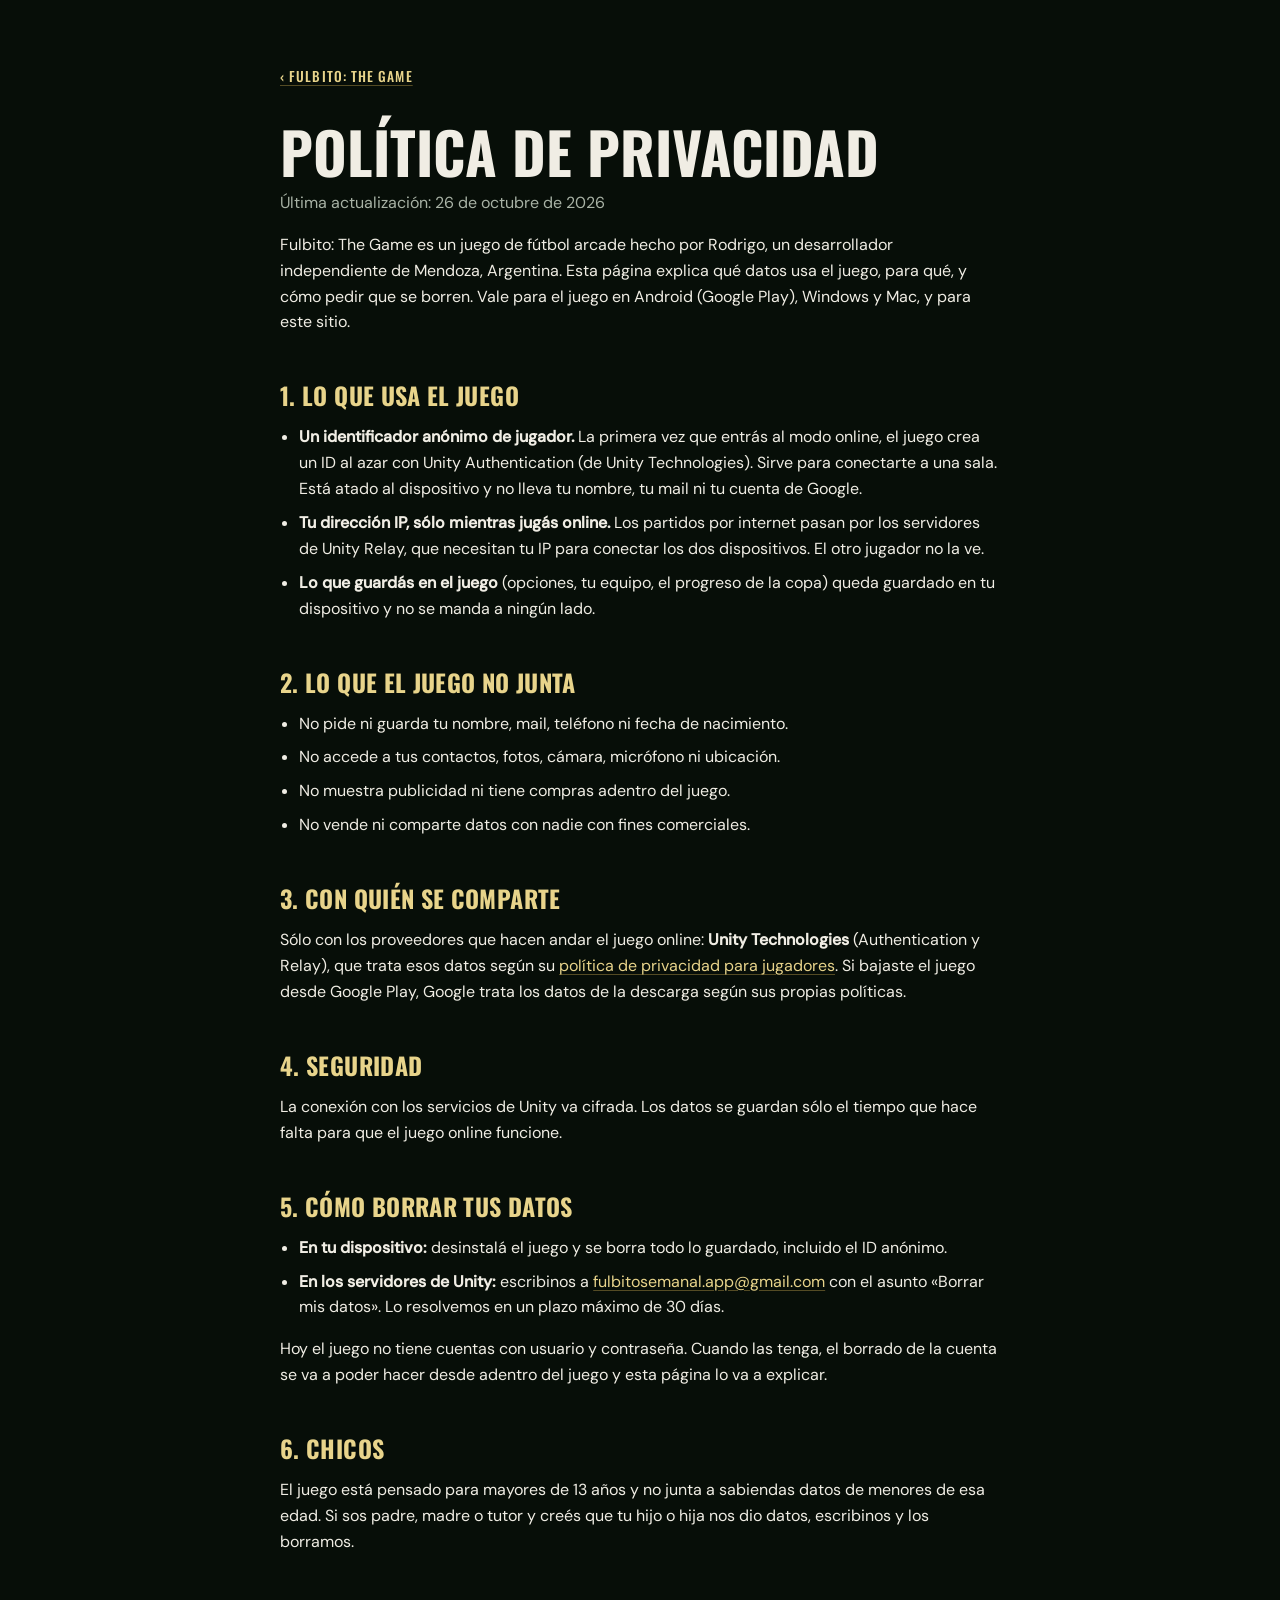
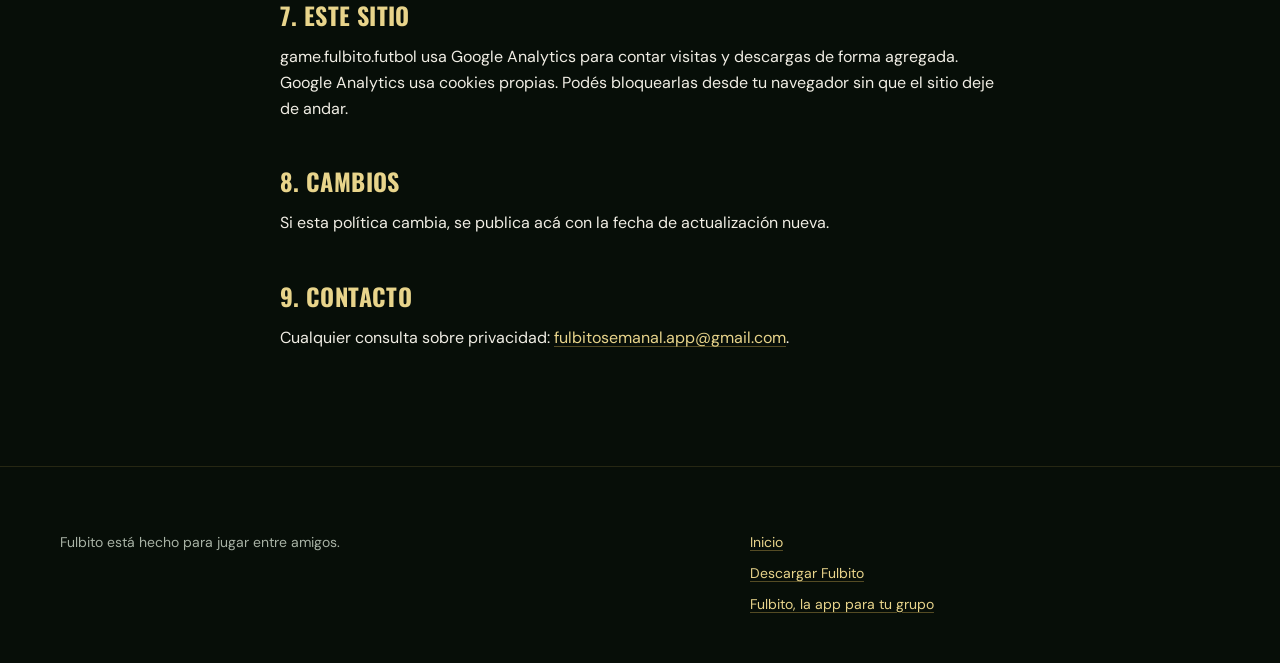
==== commit 50151905: "Pie: saco el aviso de no afiliación Co-Authored-By: Claude Opus 5.5 <noreply@anthropic.com> Claude-S" ====
--- a/privacidad/index.html
+++ b/privacidad/index.html
@@ -105,8 +105,7 @@
 <footer class="pie">
   <div class="env pie__grilla">
     <div>
-      <p class="pie__legal">Fulbito está hecho para jugar entre amigos. No está afiliado ni
-        autorizado por ningún club, jugador, marca ni liga.</p>
+      <p class="pie__legal">Fulbito está hecho para jugar entre amigos.</p>
     </div>
     <ul class="pie__links">
       <li><a href="../">Inicio</a></li>
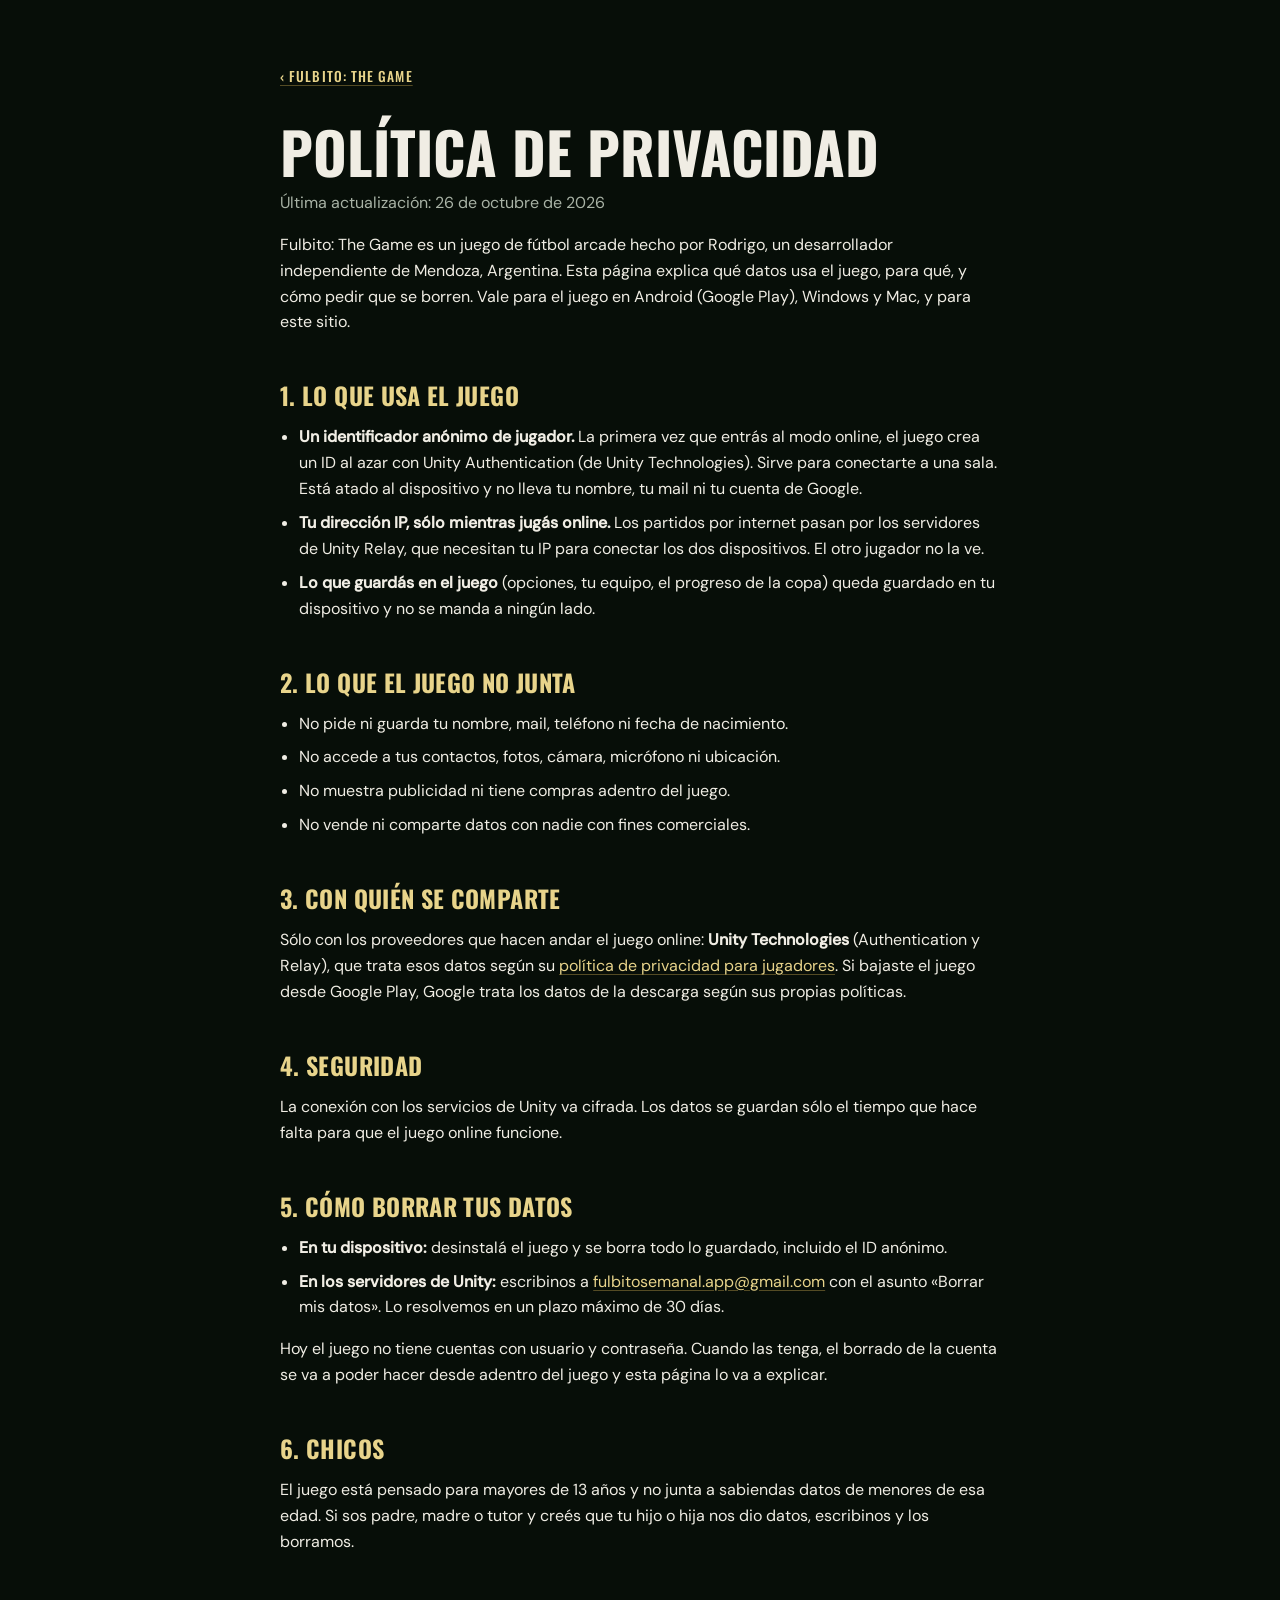
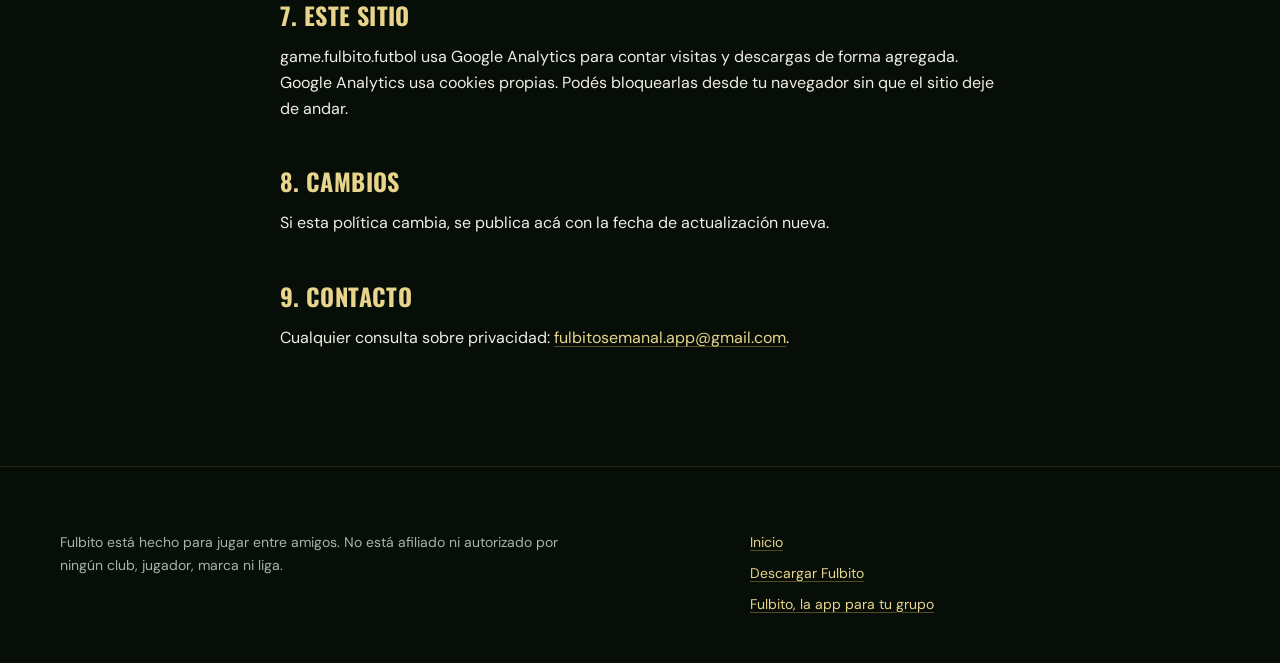
==== commit 296f7386: "Pie: vuelve el aviso de no afiliación Co-Authored-By: Claude Opus 5.5 <noreply@anthropic.com> Claude" ====
--- a/privacidad/index.html
+++ b/privacidad/index.html
@@ -105,7 +105,8 @@
 <footer class="pie">
   <div class="env pie__grilla">
     <div>
-      <p class="pie__legal">Fulbito está hecho para jugar entre amigos.</p>
+      <p class="pie__legal">Fulbito está hecho para jugar entre amigos. No está afiliado ni
+        autorizado por ningún club, jugador, marca ni liga.</p>
     </div>
     <ul class="pie__links">
       <li><a href="../">Inicio</a></li>
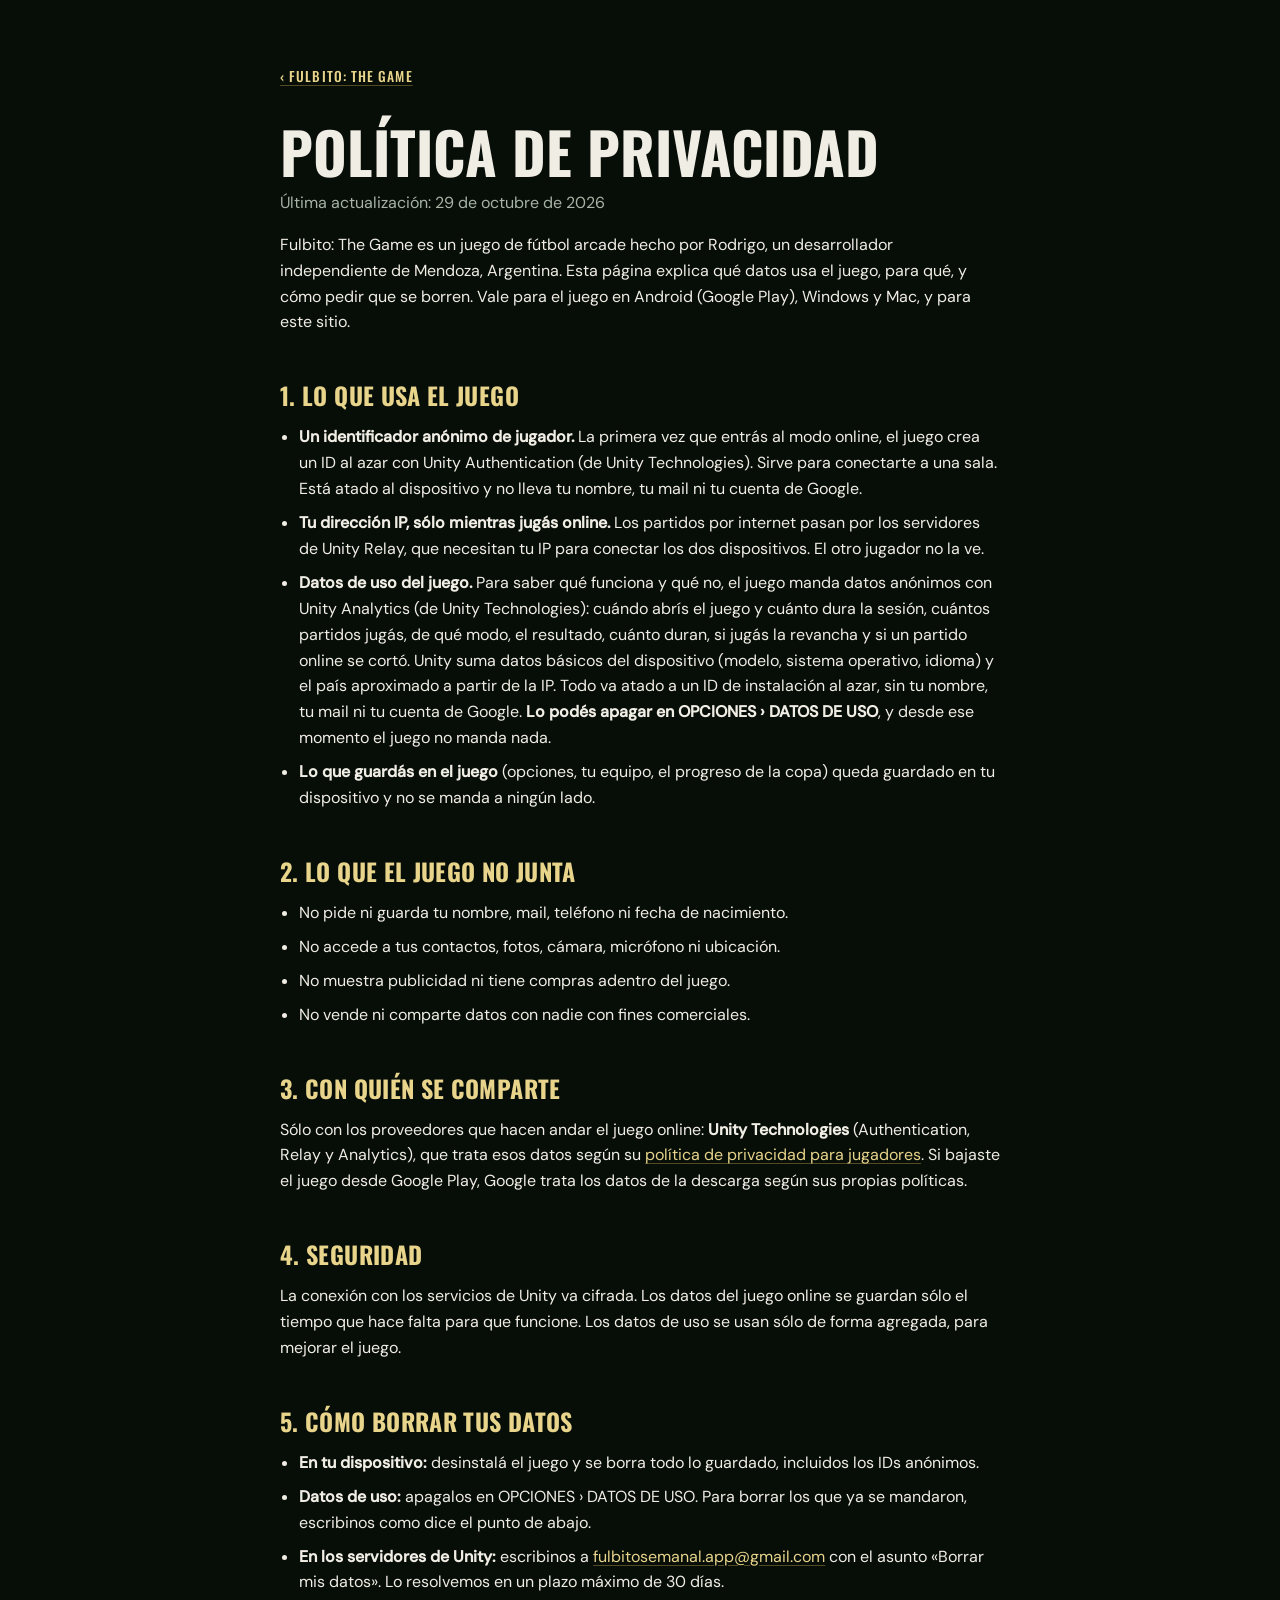
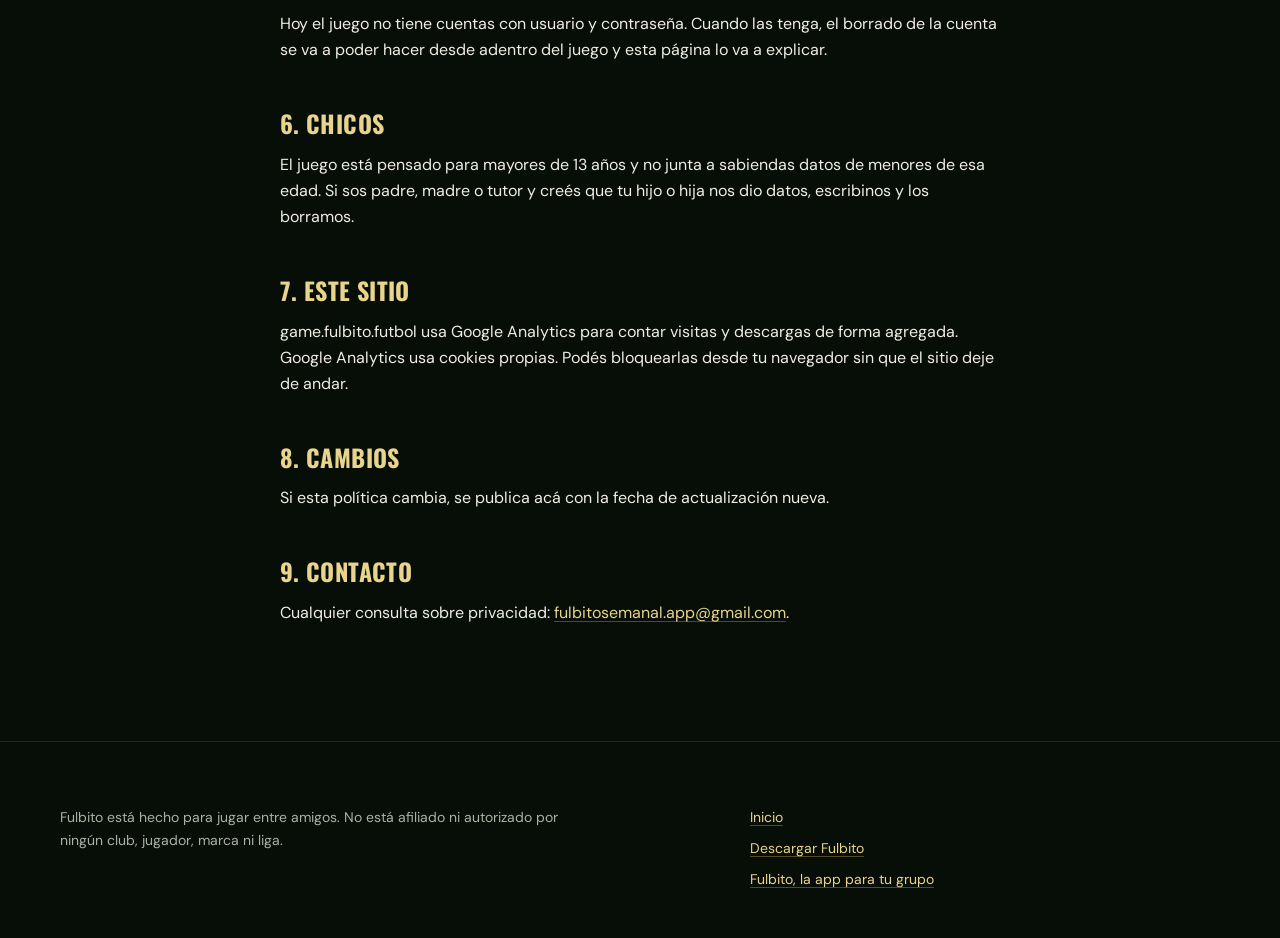
==== commit e2a79b35: "Privacidad: los datos de uso con Unity Analytics y cómo apagarlos Co-Authored-By: Claude Opus 5.5 <n" ====
--- a/privacidad/index.html
+++ b/privacidad/index.html
@@ -41,7 +41,7 @@
   <a class="legal__volver" href="../">‹ Fulbito: The Game</a>
 
   <h1>Política de privacidad</h1>
-  <p class="legal__fecha">Última actualización: 26 de octubre de 2026</p>
+  <p class="legal__fecha">Última actualización: 29 de octubre de 2026</p>
 
   <p>Fulbito: The Game es un juego de fútbol arcade hecho por Rodrigo, un desarrollador independiente de Mendoza, Argentina.
     Esta página explica qué datos usa el juego, para qué, y cómo pedir que se borren. Vale para el juego en
@@ -54,6 +54,12 @@
       Está atado al dispositivo y no lleva tu nombre, tu mail ni tu cuenta de Google.</li>
     <li><strong>Tu dirección IP, sólo mientras jugás online.</strong> Los partidos por internet pasan por los
       servidores de Unity Relay, que necesitan tu IP para conectar los dos dispositivos. El otro jugador no la ve.</li>
+    <li><strong>Datos de uso del juego.</strong> Para saber qué funciona y qué no, el juego manda datos anónimos con
+      Unity Analytics (de Unity Technologies): cuándo abrís el juego y cuánto dura la sesión, cuántos partidos jugás,
+      de qué modo, el resultado, cuánto duran, si jugás la revancha y si un partido online se cortó. Unity suma
+      datos básicos del dispositivo (modelo, sistema operativo, idioma) y el país aproximado a partir de la IP. Todo
+      va atado a un ID de instalación al azar, sin tu nombre, tu mail ni tu cuenta de Google.
+      <strong>Lo podés apagar en OPCIONES › DATOS DE USO</strong>, y desde ese momento el juego no manda nada.</li>
     <li><strong>Lo que guardás en el juego</strong> (opciones, tu equipo, el progreso de la copa) queda guardado en
       tu dispositivo y no se manda a ningún lado.</li>
   </ul>
@@ -68,17 +74,19 @@
 
   <h2>3. Con quién se comparte</h2>
   <p>Sólo con los proveedores que hacen andar el juego online: <strong>Unity Technologies</strong>
-    (Authentication y Relay), que trata esos datos según su
+    (Authentication, Relay y Analytics), que trata esos datos según su
     <a href="https://unity.com/legal/game-player-and-app-user-privacy-policy">política de privacidad para jugadores</a>.
     Si bajaste el juego desde Google Play, Google trata los datos de la descarga según sus propias políticas.</p>
 
   <h2>4. Seguridad</h2>
-  <p>La conexión con los servicios de Unity va cifrada. Los datos se guardan sólo el tiempo que hace falta para
-    que el juego online funcione.</p>
+  <p>La conexión con los servicios de Unity va cifrada. Los datos del juego online se guardan sólo el tiempo que
+    hace falta para que funcione. Los datos de uso se usan sólo de forma agregada, para mejorar el juego.</p>
 
   <h2>5. Cómo borrar tus datos</h2>
   <ul>
-    <li><strong>En tu dispositivo:</strong> desinstalá el juego y se borra todo lo guardado, incluido el ID anónimo.</li>
+    <li><strong>En tu dispositivo:</strong> desinstalá el juego y se borra todo lo guardado, incluidos los IDs anónimos.</li>
+    <li><strong>Datos de uso:</strong> apagalos en OPCIONES › DATOS DE USO. Para borrar los que ya se mandaron, escribinos
+      como dice el punto de abajo.</li>
     <li><strong>En los servidores de Unity:</strong> escribinos a
       <a href="mailto:fulbitosemanal.app@gmail.com?subject=Borrar%20mis%20datos%20de%20Fulbito%3A%20The%20Game">fulbitosemanal.app@gmail.com</a>
       con el asunto «Borrar mis datos». Lo resolvemos en un plazo máximo de 30 días.</li>
--- a/css/site.css
+++ b/css/site.css
@@ -291,8 +291,9 @@
 }
 
 /* ── Jugadas firma ─────────────────────────────────────────────────────── */
-.firmas { display: grid; gap: var(--s4); grid-template-columns: repeat(3, 1fr); margin-top: var(--s6); }
-@media (max-width: 900px) { .firmas { grid-template-columns: 1fr; } }
+/* .firmas es un carril (ver § CARRILES al final): las tres tarjetas y las seis
+   escenas de abajo van en la misma fila */
+.firmas { gap: var(--s4); }
 
 .firma {
   background: var(--glass-bg); border: 1px solid var(--glass-borde);
@@ -324,14 +325,7 @@
    (EL KUNI · EL KUNI). Además contradecía el título de su propia sección:
    «Cada uno tiene la suya» es una promesa, y la grilla la volvía un padrón.
    Costaba 1.601 px de mobile — casi dos pantallas. */
-/* 27-oct-2026 — escenas de los poderes, sacadas del juego */
-.poderes { display: grid; gap: var(--s4); grid-template-columns: repeat(3, 1fr); margin-top: var(--s6); }
-@media (max-width: 900px) { .poderes { grid-template-columns: repeat(2, 1fr); } }
-@media (max-width: 560px) { .poderes { grid-template-columns: 1fr; } }
-.poder { margin: 0; border-radius: var(--r-lg); overflow: hidden; background: var(--glass-bg); border: 1px solid var(--glass-borde); }
-.poder img { display: block; width: 100%; height: auto; aspect-ratio: 16 / 9; object-fit: cover; }
-.poder figcaption { padding: var(--s3) var(--s4); font-size: .95rem; color: var(--cal-tenue); }
-.poder figcaption b { font-family: var(--display); font-weight: 600; letter-spacing: .04em; color: var(--cal); }
+/* 27-oct-2026 — escenas de los poderes, sacadas del juego (viven en el carril de .firmas) */
 .firmas-resto-nota {
   margin: var(--s6) 0 0; padding-top: var(--s5);
   border-top: 1px solid rgba(201, 169, 78, .16);
@@ -412,6 +406,20 @@
   letter-spacing: .09em; text-transform: uppercase; color: var(--cal);
 }
 .menu__que { grid-column: 2; color: var(--cal-tenue); font-size: .95rem; }
+/* 29-oct-2026: los tres modos largos (Amistoso, Online, Torneo) muestran una
+   frase y pliegan el resto: medían 350-470 px cada uno en mobile */
+.menu__mas { grid-column: 2; margin-top: -8px; }
+.menu__mas > summary {
+  list-style: none; cursor: pointer; display: inline-flex; align-items: center; gap: 6px;
+  font-family: var(--display); font-weight: 500; font-size: .7rem;
+  letter-spacing: .16em; text-transform: uppercase; color: var(--oro);
+}
+.menu__mas > summary::-webkit-details-marker { display: none; }
+.menu__mas > summary::after { content: '+'; font-size: 1rem; line-height: 1; transition: rotate .2s var(--ease); }
+.menu__mas[open] > summary::after { rotate: 45deg; }
+.menu__mas > summary:hover { color: var(--oro-claro); }
+.menu__mas > summary:focus-visible { outline: 2px solid var(--oro-claro); outline-offset: 3px; border-radius: var(--r-sm); }
+.menu__mas > p { margin: var(--s2) 0 0; color: var(--cal-tenue); font-size: .92rem; }
 .menu__mando {
   font-family: var(--display); font-weight: 500; font-size: .68rem;
   letter-spacing: .16em; text-transform: uppercase; color: var(--oro);
@@ -420,6 +428,14 @@
 @media (max-width: 660px) {
   .menu li { grid-template-columns: auto 1fr; }
   .menu__mando { grid-column: 2; align-self: start; }
+}
+/* en touch no hay hover, así que la flechita nunca aparece y su columna era un
+   margen vacío; y los 16 px entre renglones hacían de cada modo un bloque suelto */
+@media (max-width: 660px) and (hover: none) {
+  .menu li { grid-template-columns: 1fr; row-gap: 6px; padding: var(--s3) 0; }
+  .menu__flecha { display: none; }
+  .menu__mando, .menu__que, .menu__mas { grid-column: 1; }
+  .menu__mas { margin-top: 2px; }
 }
 
 /* ── Requisitos ────────────────────────────────────────────────────────── */
@@ -1470,3 +1486,149 @@
   .sede__aforo b { font-size: 1.35rem; }
   .sede__locales { margin: var(--s3); font-size: .76rem; }
 }
+
+/* ══ CARRILES: poderes, equipos y sedes en una fila que se desliza ═══════════
+   29-oct-2026 — Rodrigo: «la web está muy larga, tanto en desktop como en
+   mobile». Medido antes del cambio: 22.276 px en desktop y 30.612 en mobile, y
+   estas tres secciones solas eran 12.000 y 17.600. Ninguna tarjeta se va: la
+   grilla pasa a ser UNA fila con scroll horizontal y snap.
+   Es CSS puro a propósito: sin JS el carril se desliza igual (con el dedo, el
+   trackpad o shift+rueda), y regen_listas.py sigue escribiendo los mismos <ul>
+   sin enterarse. main.js sólo le agrega las flechas en desktop.
+   En mobile el carril sangra hasta el borde de la pantalla (los 20 px del .env)
+   para que la tarjeta siguiente asome: eso es lo que dice «hay más». */
+.firmas, .equipos, .sedes {
+  /* el .env deja siempre 20 px o más a cada lado: sangrar eso nunca desborda */
+  --carril-borde: 20px;
+  display: grid; grid-auto-flow: column; grid-template-columns: none;
+  overflow-x: auto; overflow-y: hidden; overscroll-behavior-x: contain;
+  scroll-snap-type: x mandatory; scroll-padding-inline: var(--carril-borde);
+  /* el padding de arriba es para el levante de 4 px del hover; el de abajo,
+     para la barrita de scroll, que en desktop es la segunda pista de que hay más */
+  margin-inline: calc(-1 * var(--carril-borde));
+  padding: 8px var(--carril-borde) 14px;
+  scrollbar-width: thin; scrollbar-color: rgba(201, 169, 78, .35) transparent;
+}
+.firmas > *, .equipos > *, .sedes > * { scroll-snap-align: start; }
+/* nueve tarjetas iguales (29-oct): las tres de siempre y las seis escenas, todas
+   con su descripción, así que la fila se estira pareja */
+.firmas { grid-auto-columns: min(360px, 84%); margin-top: var(--s6); }
+.firmas .firma img { aspect-ratio: 4 / 3; }
+.equipos { grid-auto-columns: 200px; }
+.sedes   { grid-auto-columns: min(360px, 84%); }
+.ligas { gap: var(--s6); }
+/* ⚠️ sin esto la columna de .ligas crece al min-content de la fila (las 18
+   tarjetas una al lado de la otra, 3.156 px en un teléfono) y la página entera
+   se desliza de costado en vez del carril */
+.ligas { grid-template-columns: minmax(0, 1fr); }
+.carril { min-width: 0; }
+.equipos { margin-top: var(--s3); }
+/* en fila las tarjetas vuelven a estar lado a lado: el concepto de dos renglones
+   y la lista al fondo vuelven a alinear (las de mobile los apagaban para una
+   columna sola, que ya no existe) */
+.sede__concepto { min-height: 2.3em; }
+.sede__locales { margin-top: auto; }
+/* ⚠️ `p:last-child { margin-bottom: 0 }` (línea 53) le gana a `.sede__locales`
+   por especificidad: la lista de locales quedaba pegada al borde de abajo de la
+   tarjeta desde siempre. Con el padre adelante alcanza. */
+.sede > .sede__locales { margin-bottom: var(--s4); }
+/* en fila, la tarjeta más alta estira a TODAS (grid estira la fila) y el
+   concepto que envuelve a tres renglones dejaba un hueco en el medio de las
+   otras. Dos renglones como mucho: el entero está en la pizarra. */
+.equipo__concepto {
+  display: -webkit-box; -webkit-box-orient: vertical; -webkit-line-clamp: 2;
+  line-clamp: 2; overflow: hidden;
+}
+
+@media (max-width: 760px) {
+  .firmas, .equipos, .sedes { scrollbar-width: none; }
+  .firmas::-webkit-scrollbar, .equipos::-webkit-scrollbar,
+  .sedes::-webkit-scrollbar, .firmas::-webkit-scrollbar { display: none; }
+}
+@media (max-width: 560px) {
+  .equipos { grid-auto-columns: 172px; }
+  /* en la grilla de dos columnas las barras eran ruido y se escondían; en el
+     carril es una fila sola por liga, así que vuelven: el dato se ve sin abrir
+     la pizarra */
+  html:not(.no-js) .equipo__barras { display: grid; }
+  .sede__concepto { margin: 4px var(--s3) 0; }
+  .sede__locales { margin: auto var(--s3) var(--s3); padding-top: var(--s3); }
+  .sede > .sede__locales { margin-bottom: var(--s3); }
+}
+
+/* las flechas (las pone main.js): sólo con mouse, donde la rueda no desliza de
+   costado. En touch el dedo ya sabe qué hacer y el botón sería un estorbo. */
+.carril { position: relative; }
+.carril__flecha { display: none; }
+@media (hover: hover) and (pointer: fine) {
+  .carril__flecha {
+    display: grid; place-items: center;
+    position: absolute; z-index: 3; top: 50%; translate: 0 -50%;
+    width: 44px; height: 44px; border-radius: 50%; cursor: pointer;
+    background: rgba(7, 14, 8, .92); color: var(--oro-claro);
+    border: 1px solid var(--oro);
+    box-shadow: 0 6px 20px rgba(0, 0, 0, .5);
+    font: 700 1.6rem/1 var(--display); padding-bottom: 3px;
+    transition: opacity .2s, background .2s, border-color .2s;
+  }
+  .carril__flecha:hover { background: var(--oro); color: var(--noche); border-color: var(--oro); }
+  .carril__flecha:focus-visible { outline: 2px solid var(--oro-claro); outline-offset: 3px; }
+  .carril__flecha--prev { left: -64px; }
+  .carril__flecha--next { right: -64px; }
+  .carril[data-inicio] .carril__flecha--prev,
+  .carril[data-final] .carril__flecha--next { opacity: 0; pointer-events: none; }
+}
+/* afuera del carril hacen falta 64 px de margen al costado del .env (1160 de
+   ancho): eso es desde 1288. Más angosto, van adentro, sobre las tarjetas */
+@media (hover: hover) and (pointer: fine) and (max-width: 1288px) {
+  .carril__flecha--prev { left: 6px; }
+  .carril__flecha--next { right: 6px; }
+}
+
+/* el fundido dice «sigue» del lado donde sigue. En mobile no hace falta: ahí el
+   carril llega al borde de la pantalla y la tarjeta cortada ya lo dice sola. */
+@media (min-width: 761px) {
+  .carril > :is(.firmas, .equipos, .sedes) {
+    --fade-ini: 0px; --fade-fin: 72px;
+    -webkit-mask-image: linear-gradient(90deg, transparent, #000 var(--fade-ini), #000 calc(100% - var(--fade-fin)), transparent);
+            mask-image: linear-gradient(90deg, transparent, #000 var(--fade-ini), #000 calc(100% - var(--fade-fin)), transparent);
+  }
+  .carril:not([data-inicio]) > :is(.firmas, .equipos, .sedes) { --fade-ini: 72px; }
+  .carril[data-final] > :is(.firmas, .equipos, .sedes) { --fade-fin: 0px; }
+}
+
+/* ══ PLEGABLES: los pasos de instalación y los controles ════════════════════
+   29-oct-2026. La sección de descarga medía 4.005 px de mobile y la mayor parte
+   era el paso de los OTROS sistemas. Cada paso es un <details>: releases.js abre
+   el de quien mira y cierra el resto. El título sigue siendo un h3 (dentro del
+   summary), así el índice de títulos no cambia. */
+.plegable > summary {
+  list-style: none; cursor: pointer;
+  display: flex; align-items: baseline; justify-content: space-between; gap: var(--s3);
+}
+.plegable > summary::-webkit-details-marker { display: none; }
+.plegable > summary::after {
+  content: '+'; flex: none;
+  font-family: var(--display); font-weight: 500; font-size: 1.3rem; line-height: 1;
+  color: var(--oro); transition: rotate .2s var(--ease);
+}
+.plegable[open] > summary::after { rotate: 45deg; }
+.plegable > summary:hover h3 { color: var(--oro-claro); }
+.plegable > summary:focus-visible { outline: 2px solid var(--oro-claro); outline-offset: 4px; border-radius: var(--r-sm); }
+.plegable:not([open]) > summary h3 { margin-bottom: 0; color: var(--cal-tenue); }
+.plegable[open] > summary { margin-bottom: 6px; }
+/* los dos sueltos (controles y teléfono) van como renglones de una lista */
+.plegable--suelto {
+  margin-top: var(--s4); padding: var(--s4) 0 0;
+  border-top: 1px solid rgba(201, 169, 78, .16);
+}
+.plegable--suelto:first-of-type { margin-top: var(--s7); }
+.plegable--suelto > .bajada { margin-top: var(--s3); }
+.plegable--suelto > .controles-leyenda { margin-top: var(--s4); }
+
+/* MI EQUIPO cierra el catálogo como una liga más (era una sección aparte) */
+.liga--propia { margin-top: var(--s6); }
+.liga--propia > .bajada { margin-top: var(--s3); max-width: 62ch; font-size: 1rem; color: var(--cal-tenue); }
+
+/* en la descarga las citas van justo después de los botones, con su regla arriba */
+.citas--bajar { margin-top: var(--s5); padding-top: var(--s4); }
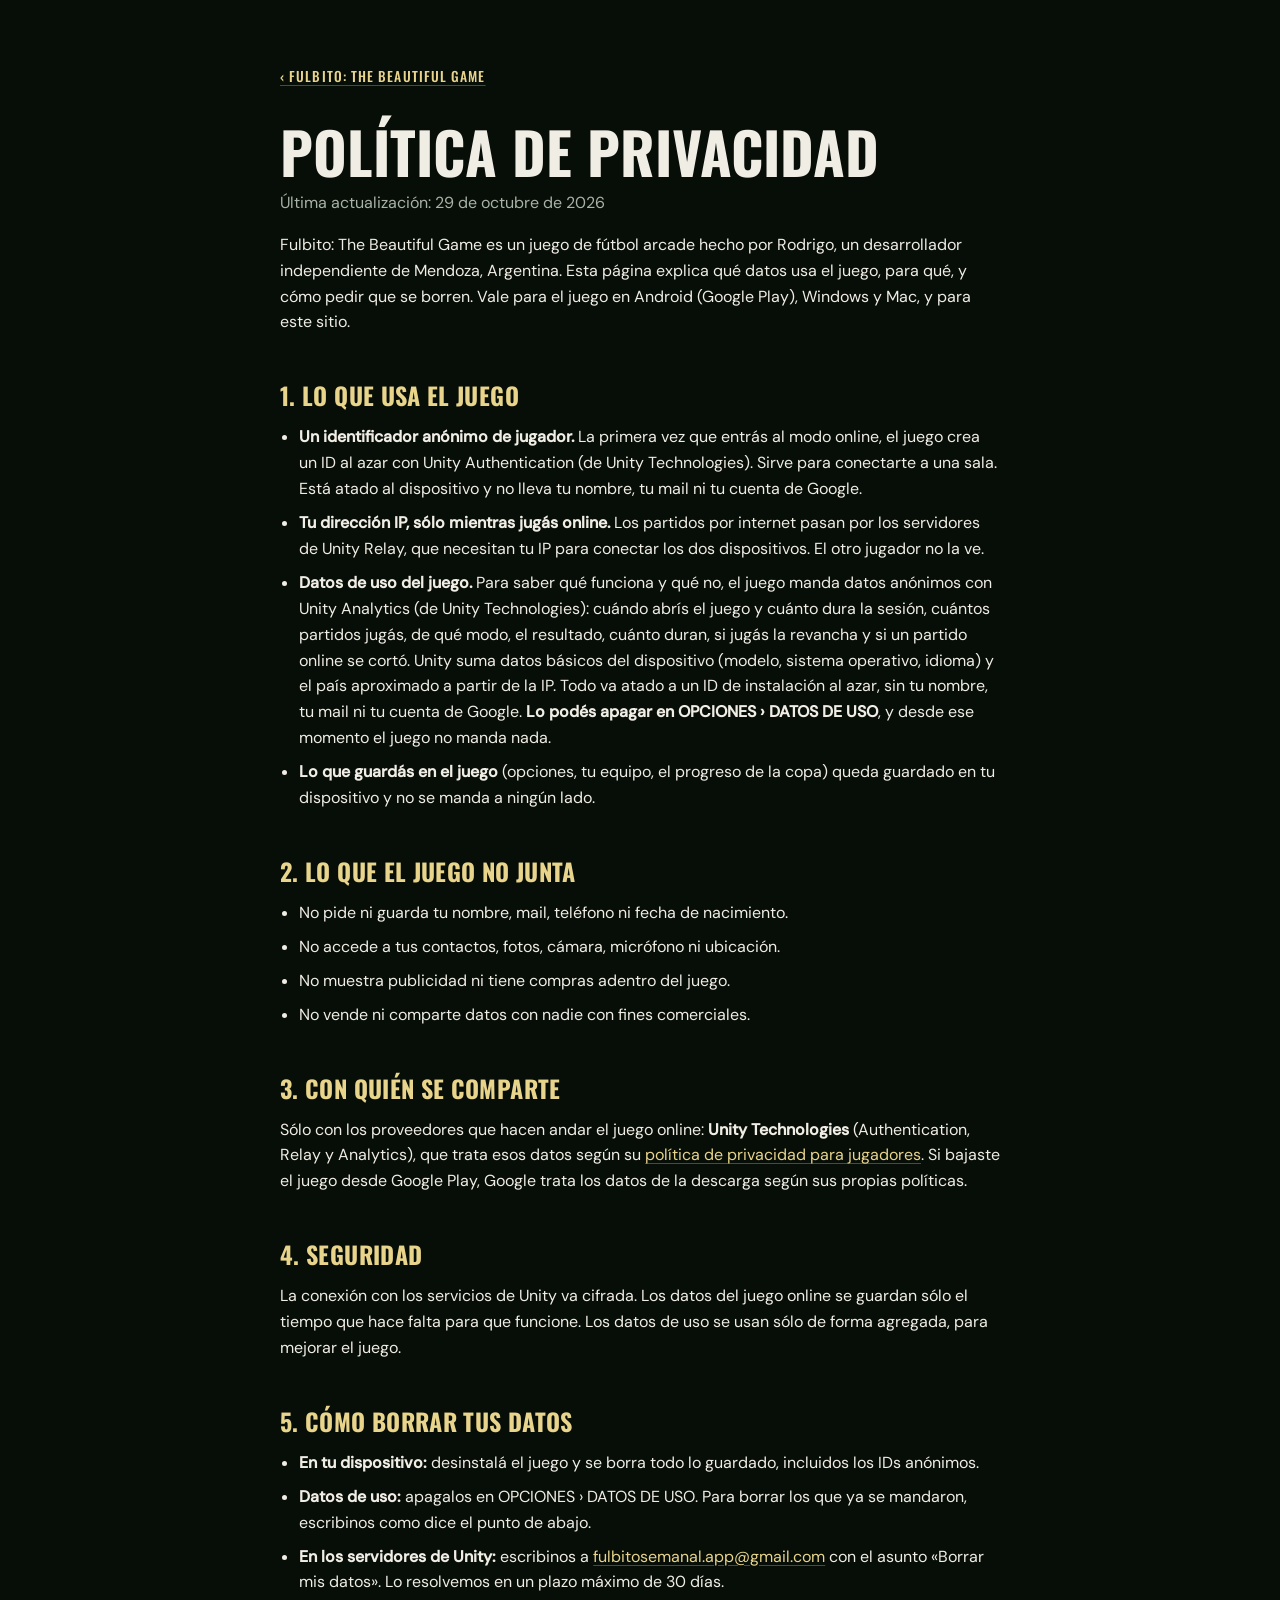
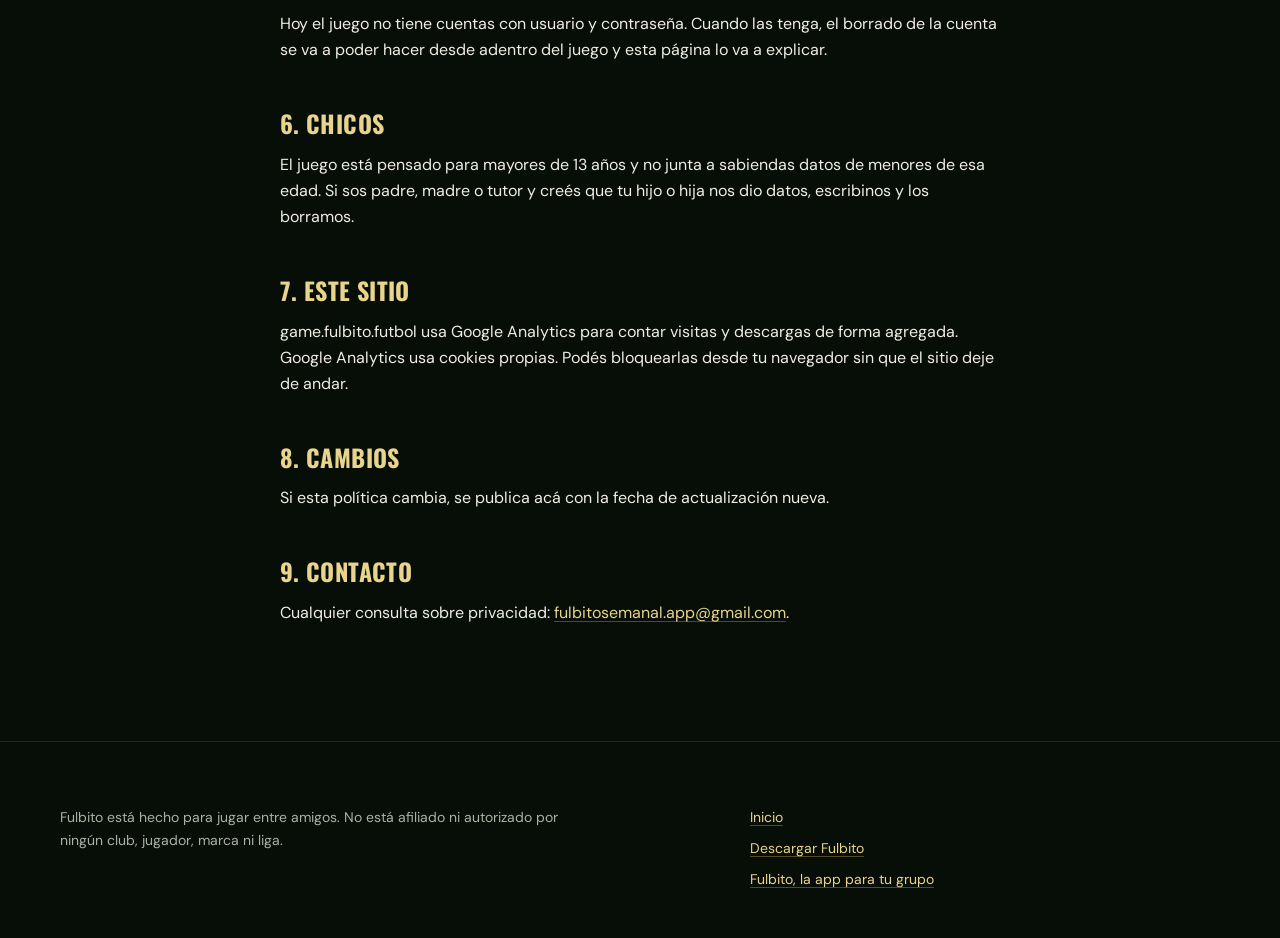
==== commit 57f576d2: "Fulbito: The Beautiful Game: el nombre nuevo en la web (otra sesión) Título, og:site_name, schema, w" ====
--- a/privacidad/index.html
+++ b/privacidad/index.html
@@ -3,8 +3,8 @@
 <head>
 <meta charset="utf-8">
 <meta name="viewport" content="width=device-width, initial-scale=1">
-<title>Política de privacidad | Fulbito: The Game</title>
-<meta name="description" content="Qué datos usa Fulbito: The Game, el juego de fútbol arcade 7v7, para qué y cómo pedir que se borren.">
+<title>Política de privacidad | Fulbito: The Beautiful Game</title>
+<meta name="description" content="Qué datos usa Fulbito: The Beautiful Game, el juego de fútbol arcade 7v7, para qué y cómo pedir que se borren.">
 <link rel="canonical" href="https://game.fulbito.futbol/privacidad/">
 
 <!-- Google Analytics: la misma propiedad que el index (G-7RZ7NN662N) -->
@@ -38,12 +38,12 @@
 <body>
 
 <main id="contenido" class="env angosto legal">
-  <a class="legal__volver" href="../">‹ Fulbito: The Game</a>
+  <a class="legal__volver" href="../">‹ Fulbito: The Beautiful Game</a>
 
   <h1>Política de privacidad</h1>
   <p class="legal__fecha">Última actualización: 29 de octubre de 2026</p>
 
-  <p>Fulbito: The Game es un juego de fútbol arcade hecho por Rodrigo, un desarrollador independiente de Mendoza, Argentina.
+  <p>Fulbito: The Beautiful Game es un juego de fútbol arcade hecho por Rodrigo, un desarrollador independiente de Mendoza, Argentina.
     Esta página explica qué datos usa el juego, para qué, y cómo pedir que se borren. Vale para el juego en
     Android (Google Play), Windows y Mac, y para este sitio.</p>
 
--- a/css/site.css
+++ b/css/site.css
@@ -1,5 +1,5 @@
 /* ═══════════════════════════════════════════════════════════════════════════
-   site.css — Fulbito: The Game
+   site.css — Fulbito: The Beautiful Game
    Idea rectora: la página es un partido. El scroll es el reloj, la barra fija
    es el marcador de la transmisión y cada sección entra con su minuto.
    ═══════════════════════════════════════════════════════════════════════════ */
@@ -927,7 +927,7 @@
   html:not(.no-js) .hero__cuerpo > :nth-child(3) { animation-delay: .28s; }
   html:not(.no-js) .hero__cuerpo > :nth-child(4) { animation-delay: .4s; }
   html:not(.no-js) .hero__cuerpo > :nth-child(5) { animation-delay: .52s; }
-  /* la línea de THE GAME se dibuja sola, después de que llegó el texto */
+  /* la línea de THE BEAUTIFUL GAME se dibuja sola, después de que llegó el texto */
   @keyframes traza { from { transform: scaleX(0); } }
   html:not(.no-js) .wordmark__sub::before {
     transform-origin: left center;
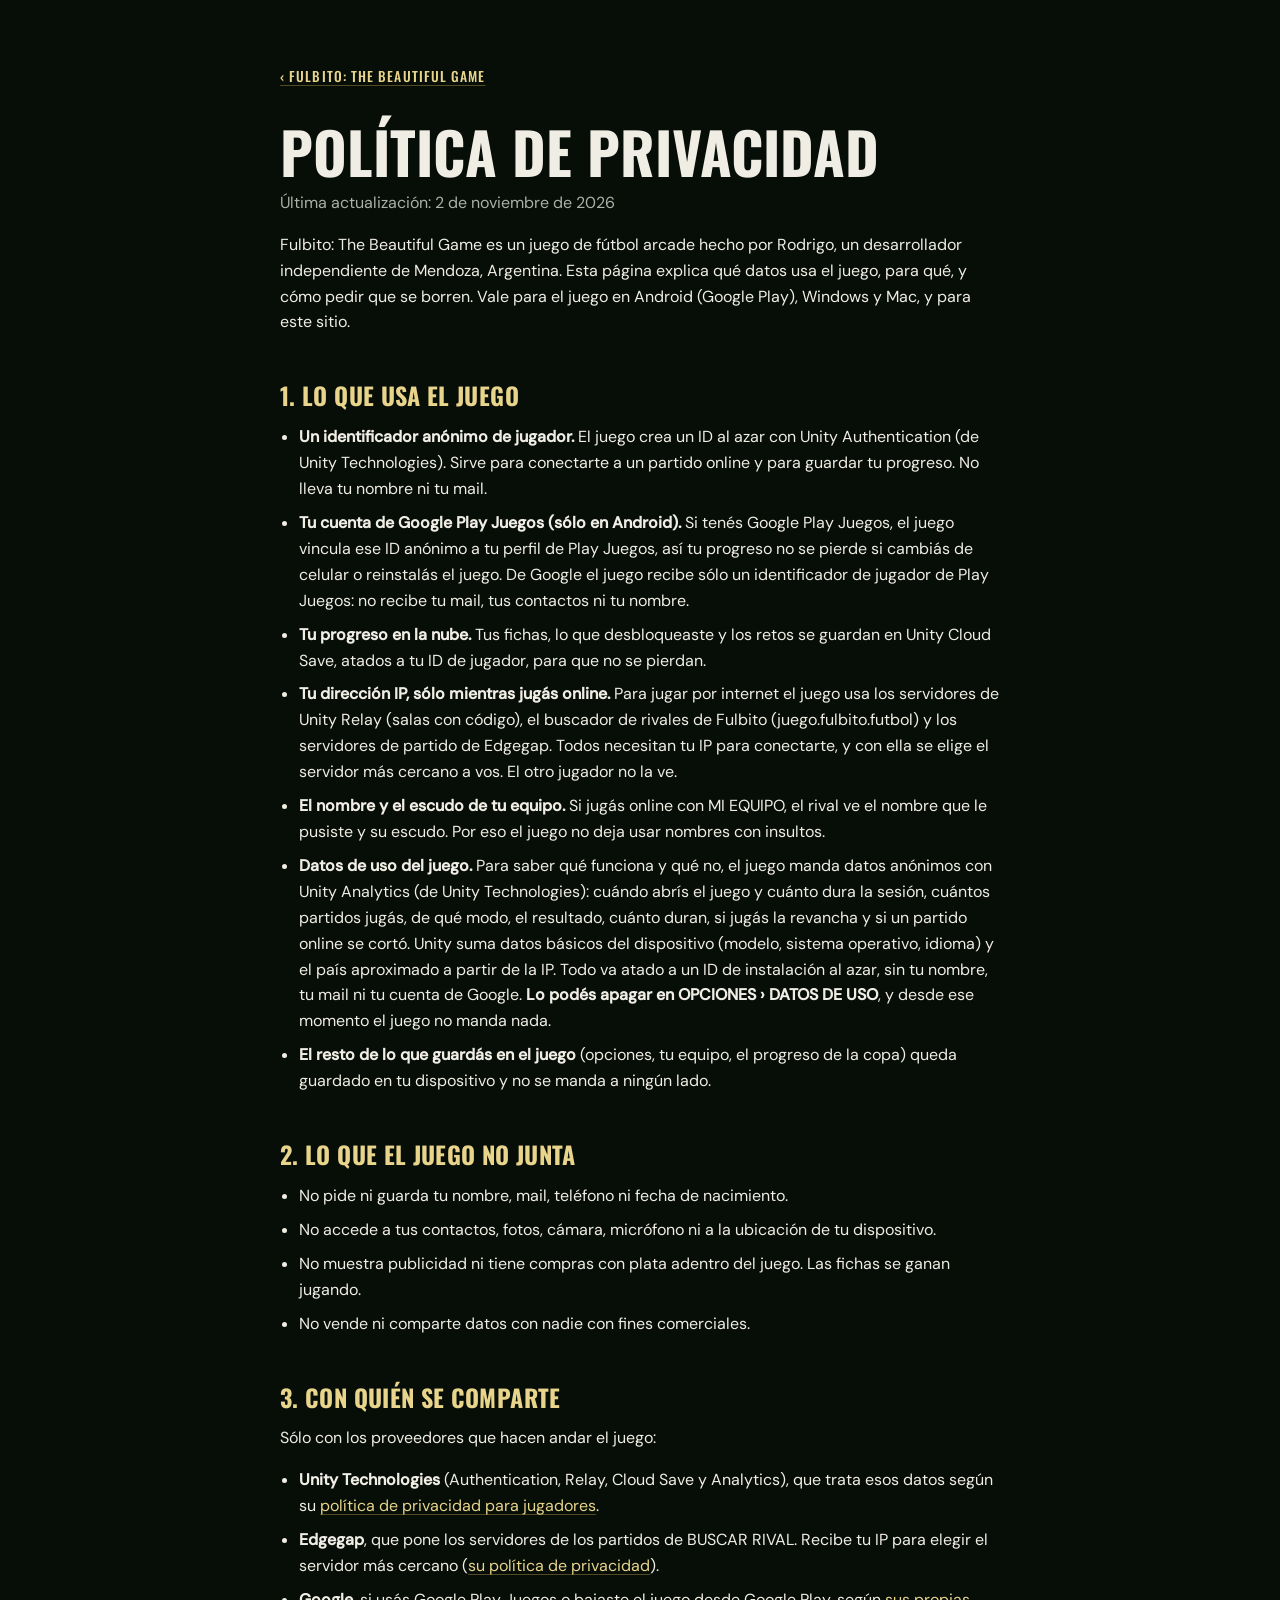
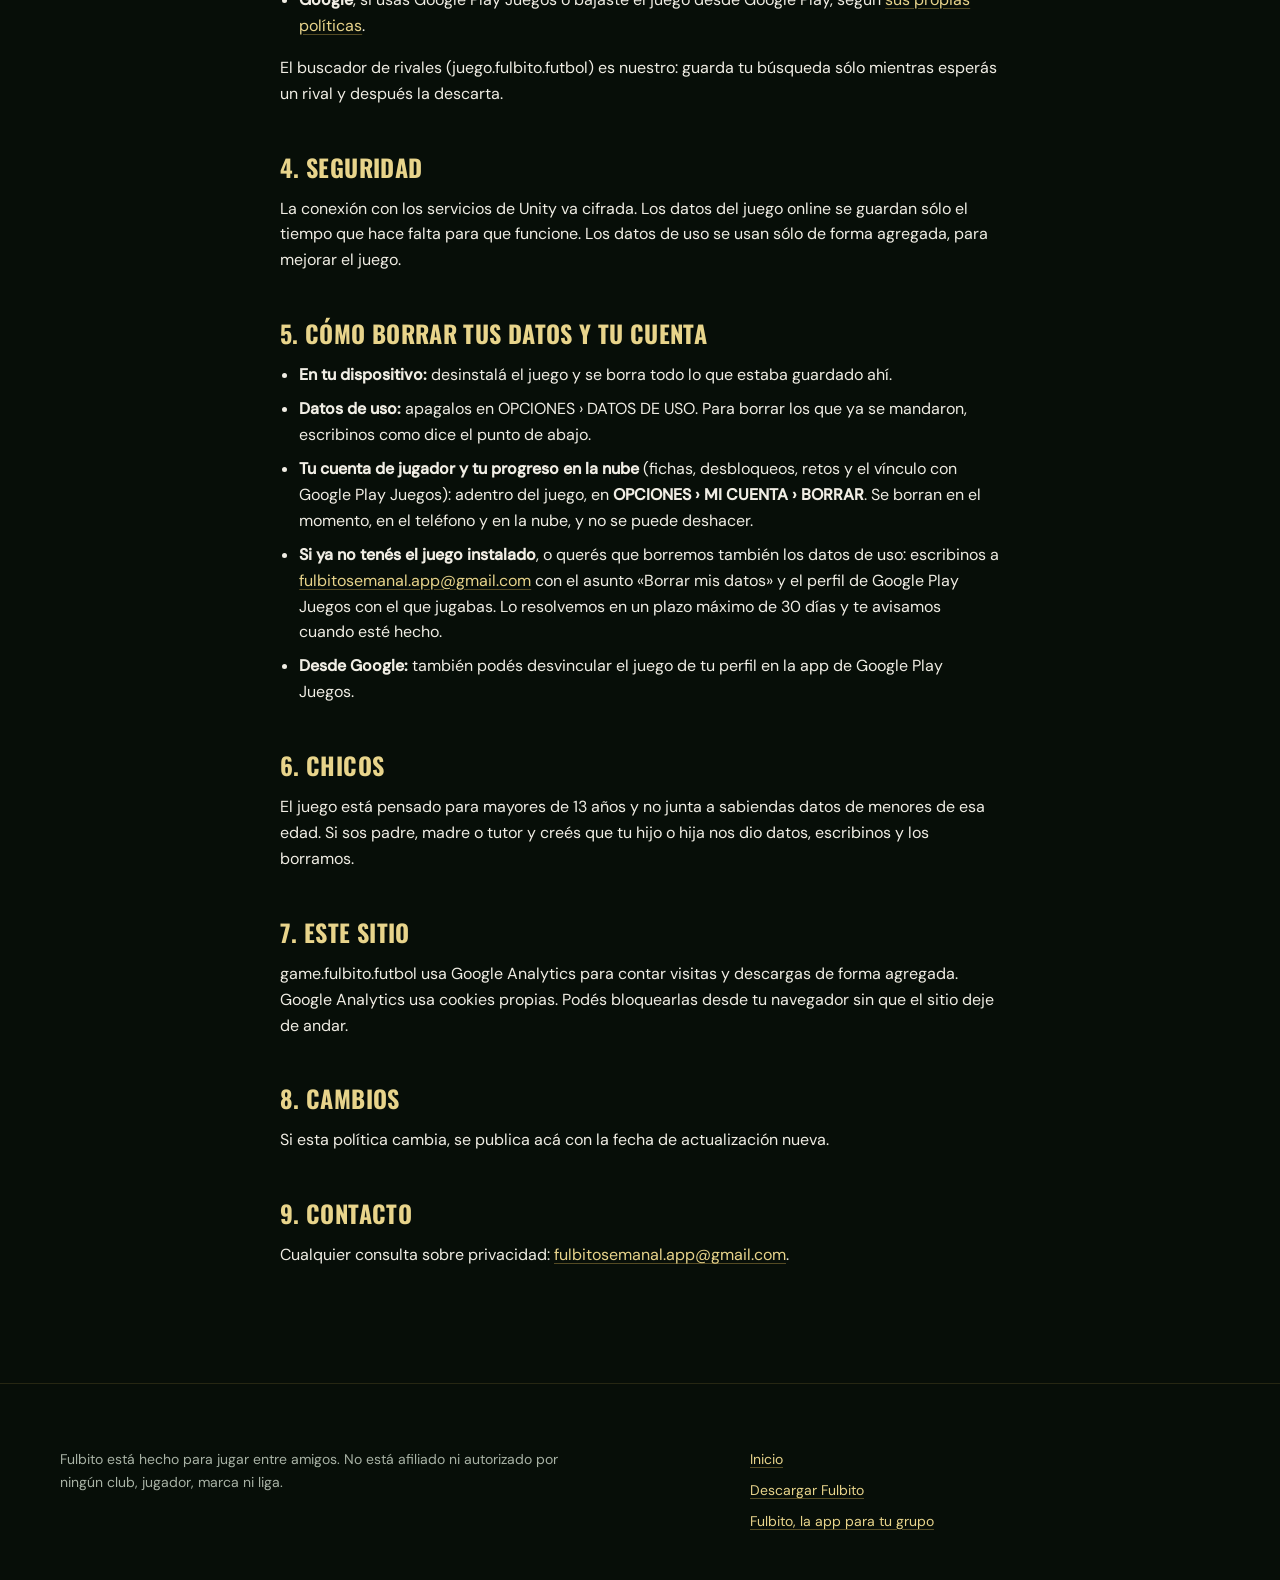
==== commit 6592840e: "Web: página /probar para sumarse a la prueba en Android y política de privacidad al día - probar/: d" ====
--- a/privacidad/index.html
+++ b/privacidad/index.html
@@ -41,7 +41,7 @@
   <a class="legal__volver" href="../">‹ Fulbito: The Beautiful Game</a>
 
   <h1>Política de privacidad</h1>
-  <p class="legal__fecha">Última actualización: 29 de octubre de 2026</p>
+  <p class="legal__fecha">Última actualización: 2 de noviembre de 2026</p>
 
   <p>Fulbito: The Beautiful Game es un juego de fútbol arcade hecho por Rodrigo, un desarrollador independiente de Mendoza, Argentina.
     Esta página explica qué datos usa el juego, para qué, y cómo pedir que se borren. Vale para el juego en
@@ -49,50 +49,70 @@
 
   <h2>1. Lo que usa el juego</h2>
   <ul>
-    <li><strong>Un identificador anónimo de jugador.</strong> La primera vez que entrás al modo online, el juego
-      crea un ID al azar con Unity Authentication (de Unity Technologies). Sirve para conectarte a una sala.
-      Está atado al dispositivo y no lleva tu nombre, tu mail ni tu cuenta de Google.</li>
-    <li><strong>Tu dirección IP, sólo mientras jugás online.</strong> Los partidos por internet pasan por los
-      servidores de Unity Relay, que necesitan tu IP para conectar los dos dispositivos. El otro jugador no la ve.</li>
+    <li><strong>Un identificador anónimo de jugador.</strong> El juego crea un ID al azar con Unity Authentication
+      (de Unity Technologies). Sirve para conectarte a un partido online y para guardar tu progreso. No lleva tu
+      nombre ni tu mail.</li>
+    <li><strong>Tu cuenta de Google Play Juegos (sólo en Android).</strong> Si tenés Google Play Juegos, el juego
+      vincula ese ID anónimo a tu perfil de Play Juegos, así tu progreso no se pierde si cambiás de celular o
+      reinstalás el juego. De Google el juego recibe sólo un identificador de jugador de Play Juegos: no recibe tu
+      mail, tus contactos ni tu nombre.</li>
+    <li><strong>Tu progreso en la nube.</strong> Tus fichas, lo que desbloqueaste y los retos se guardan en Unity
+      Cloud Save, atados a tu ID de jugador, para que no se pierdan.</li>
+    <li><strong>Tu dirección IP, sólo mientras jugás online.</strong> Para jugar por internet el juego usa los
+      servidores de Unity Relay (salas con código), el buscador de rivales de Fulbito (juego.fulbito.futbol) y los
+      servidores de partido de Edgegap. Todos necesitan tu IP para conectarte, y con ella se elige el servidor más
+      cercano a vos. El otro jugador no la ve.</li>
+    <li><strong>El nombre y el escudo de tu equipo.</strong> Si jugás online con MI EQUIPO, el rival ve el nombre
+      que le pusiste y su escudo. Por eso el juego no deja usar nombres con insultos.</li>
     <li><strong>Datos de uso del juego.</strong> Para saber qué funciona y qué no, el juego manda datos anónimos con
       Unity Analytics (de Unity Technologies): cuándo abrís el juego y cuánto dura la sesión, cuántos partidos jugás,
       de qué modo, el resultado, cuánto duran, si jugás la revancha y si un partido online se cortó. Unity suma
       datos básicos del dispositivo (modelo, sistema operativo, idioma) y el país aproximado a partir de la IP. Todo
       va atado a un ID de instalación al azar, sin tu nombre, tu mail ni tu cuenta de Google.
       <strong>Lo podés apagar en OPCIONES › DATOS DE USO</strong>, y desde ese momento el juego no manda nada.</li>
-    <li><strong>Lo que guardás en el juego</strong> (opciones, tu equipo, el progreso de la copa) queda guardado en
-      tu dispositivo y no se manda a ningún lado.</li>
+    <li><strong>El resto de lo que guardás en el juego</strong> (opciones, tu equipo, el progreso de la copa) queda
+      guardado en tu dispositivo y no se manda a ningún lado.</li>
   </ul>
 
   <h2>2. Lo que el juego no junta</h2>
   <ul>
     <li>No pide ni guarda tu nombre, mail, teléfono ni fecha de nacimiento.</li>
-    <li>No accede a tus contactos, fotos, cámara, micrófono ni ubicación.</li>
-    <li>No muestra publicidad ni tiene compras adentro del juego.</li>
+    <li>No accede a tus contactos, fotos, cámara, micrófono ni a la ubicación de tu dispositivo.</li>
+    <li>No muestra publicidad ni tiene compras con plata adentro del juego. Las fichas se ganan jugando.</li>
     <li>No vende ni comparte datos con nadie con fines comerciales.</li>
   </ul>
 
   <h2>3. Con quién se comparte</h2>
-  <p>Sólo con los proveedores que hacen andar el juego online: <strong>Unity Technologies</strong>
-    (Authentication, Relay y Analytics), que trata esos datos según su
-    <a href="https://unity.com/legal/game-player-and-app-user-privacy-policy">política de privacidad para jugadores</a>.
-    Si bajaste el juego desde Google Play, Google trata los datos de la descarga según sus propias políticas.</p>
+  <p>Sólo con los proveedores que hacen andar el juego:</p>
+  <ul>
+    <li><strong>Unity Technologies</strong> (Authentication, Relay, Cloud Save y Analytics), que trata esos datos según su
+      <a href="https://unity.com/legal/game-player-and-app-user-privacy-policy">política de privacidad para jugadores</a>.</li>
+    <li><strong>Edgegap</strong>, que pone los servidores de los partidos de BUSCAR RIVAL. Recibe tu IP para elegir el
+      servidor más cercano (<a href="https://edgegap.com/privacy-policy">su política de privacidad</a>).</li>
+    <li><strong>Google</strong>, si usás Google Play Juegos o bajaste el juego desde Google Play, según
+      <a href="https://policies.google.com/privacy">sus propias políticas</a>.</li>
+  </ul>
+  <p>El buscador de rivales (juego.fulbito.futbol) es nuestro: guarda tu búsqueda sólo mientras esperás un rival
+    y después la descarta.</p>
 
   <h2>4. Seguridad</h2>
   <p>La conexión con los servicios de Unity va cifrada. Los datos del juego online se guardan sólo el tiempo que
     hace falta para que funcione. Los datos de uso se usan sólo de forma agregada, para mejorar el juego.</p>
 
-  <h2>5. Cómo borrar tus datos</h2>
+  <h2 id="borrar">5. Cómo borrar tus datos y tu cuenta</h2>
   <ul>
-    <li><strong>En tu dispositivo:</strong> desinstalá el juego y se borra todo lo guardado, incluidos los IDs anónimos.</li>
+    <li><strong>En tu dispositivo:</strong> desinstalá el juego y se borra todo lo que estaba guardado ahí.</li>
     <li><strong>Datos de uso:</strong> apagalos en OPCIONES › DATOS DE USO. Para borrar los que ya se mandaron, escribinos
       como dice el punto de abajo.</li>
-    <li><strong>En los servidores de Unity:</strong> escribinos a
-      <a href="mailto:fulbitosemanal.app@gmail.com?subject=Borrar%20mis%20datos%20de%20Fulbito%3A%20The%20Game">fulbitosemanal.app@gmail.com</a>
-      con el asunto «Borrar mis datos». Lo resolvemos en un plazo máximo de 30 días.</li>
+    <li><strong>Tu cuenta de jugador y tu progreso en la nube</strong> (fichas, desbloqueos, retos y el vínculo con
+      Google Play Juegos): adentro del juego, en <strong>OPCIONES › MI CUENTA › BORRAR</strong>. Se borran en el
+      momento, en el teléfono y en la nube, y no se puede deshacer.</li>
+    <li><strong>Si ya no tenés el juego instalado</strong>, o querés que borremos también los datos de uso: escribinos a
+      <a href="mailto:fulbitosemanal.app@gmail.com?subject=Borrar%20mis%20datos%20de%20Fulbito%3A%20The%20Beautiful%20Game">fulbitosemanal.app@gmail.com</a>
+      con el asunto «Borrar mis datos» y el perfil de Google Play Juegos con el que jugabas. Lo resolvemos en un
+      plazo máximo de 30 días y te avisamos cuando esté hecho.</li>
+    <li><strong>Desde Google:</strong> también podés desvincular el juego de tu perfil en la app de Google Play Juegos.</li>
   </ul>
-  <p>Hoy el juego no tiene cuentas con usuario y contraseña. Cuando las tenga, el borrado de la cuenta se va a
-    poder hacer desde adentro del juego y esta página lo va a explicar.</p>
 
   <h2>6. Chicos</h2>
   <p>El juego está pensado para mayores de 13 años y no junta a sabiendas datos de menores de esa edad. Si sos
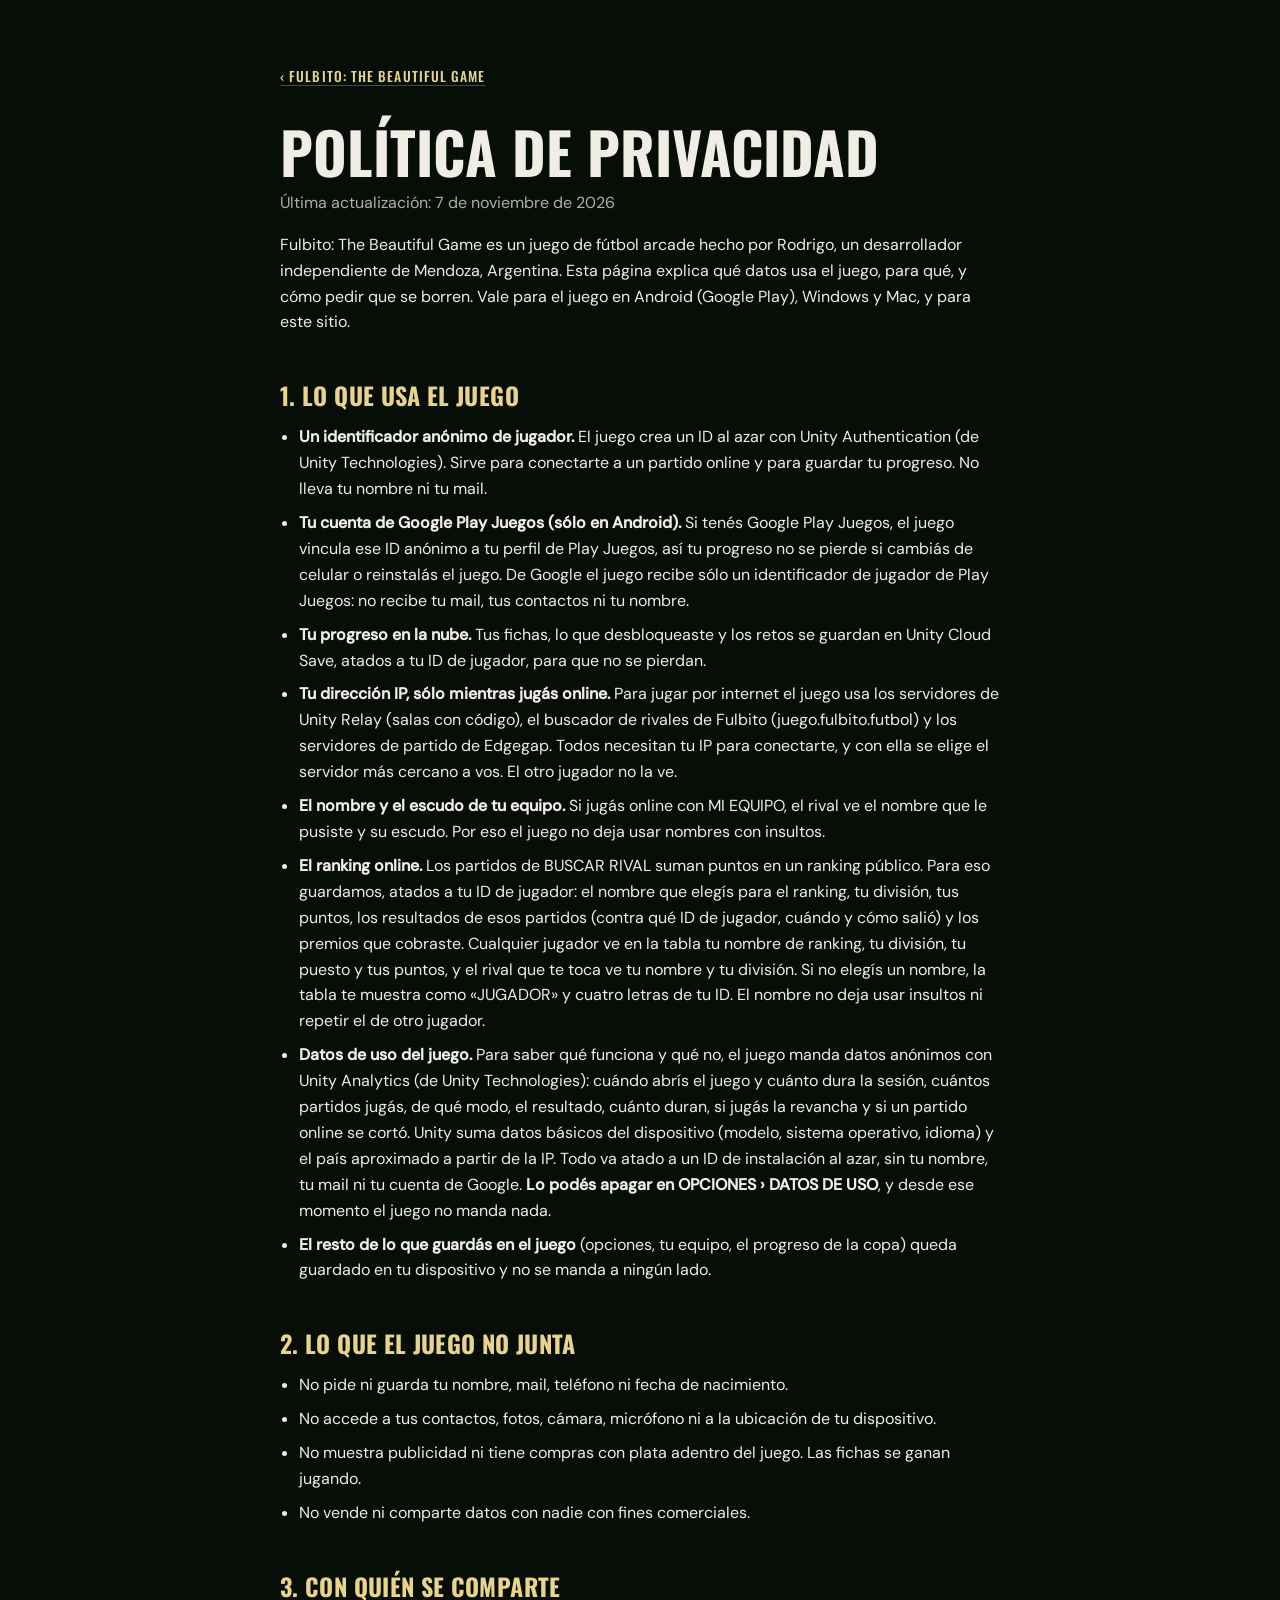
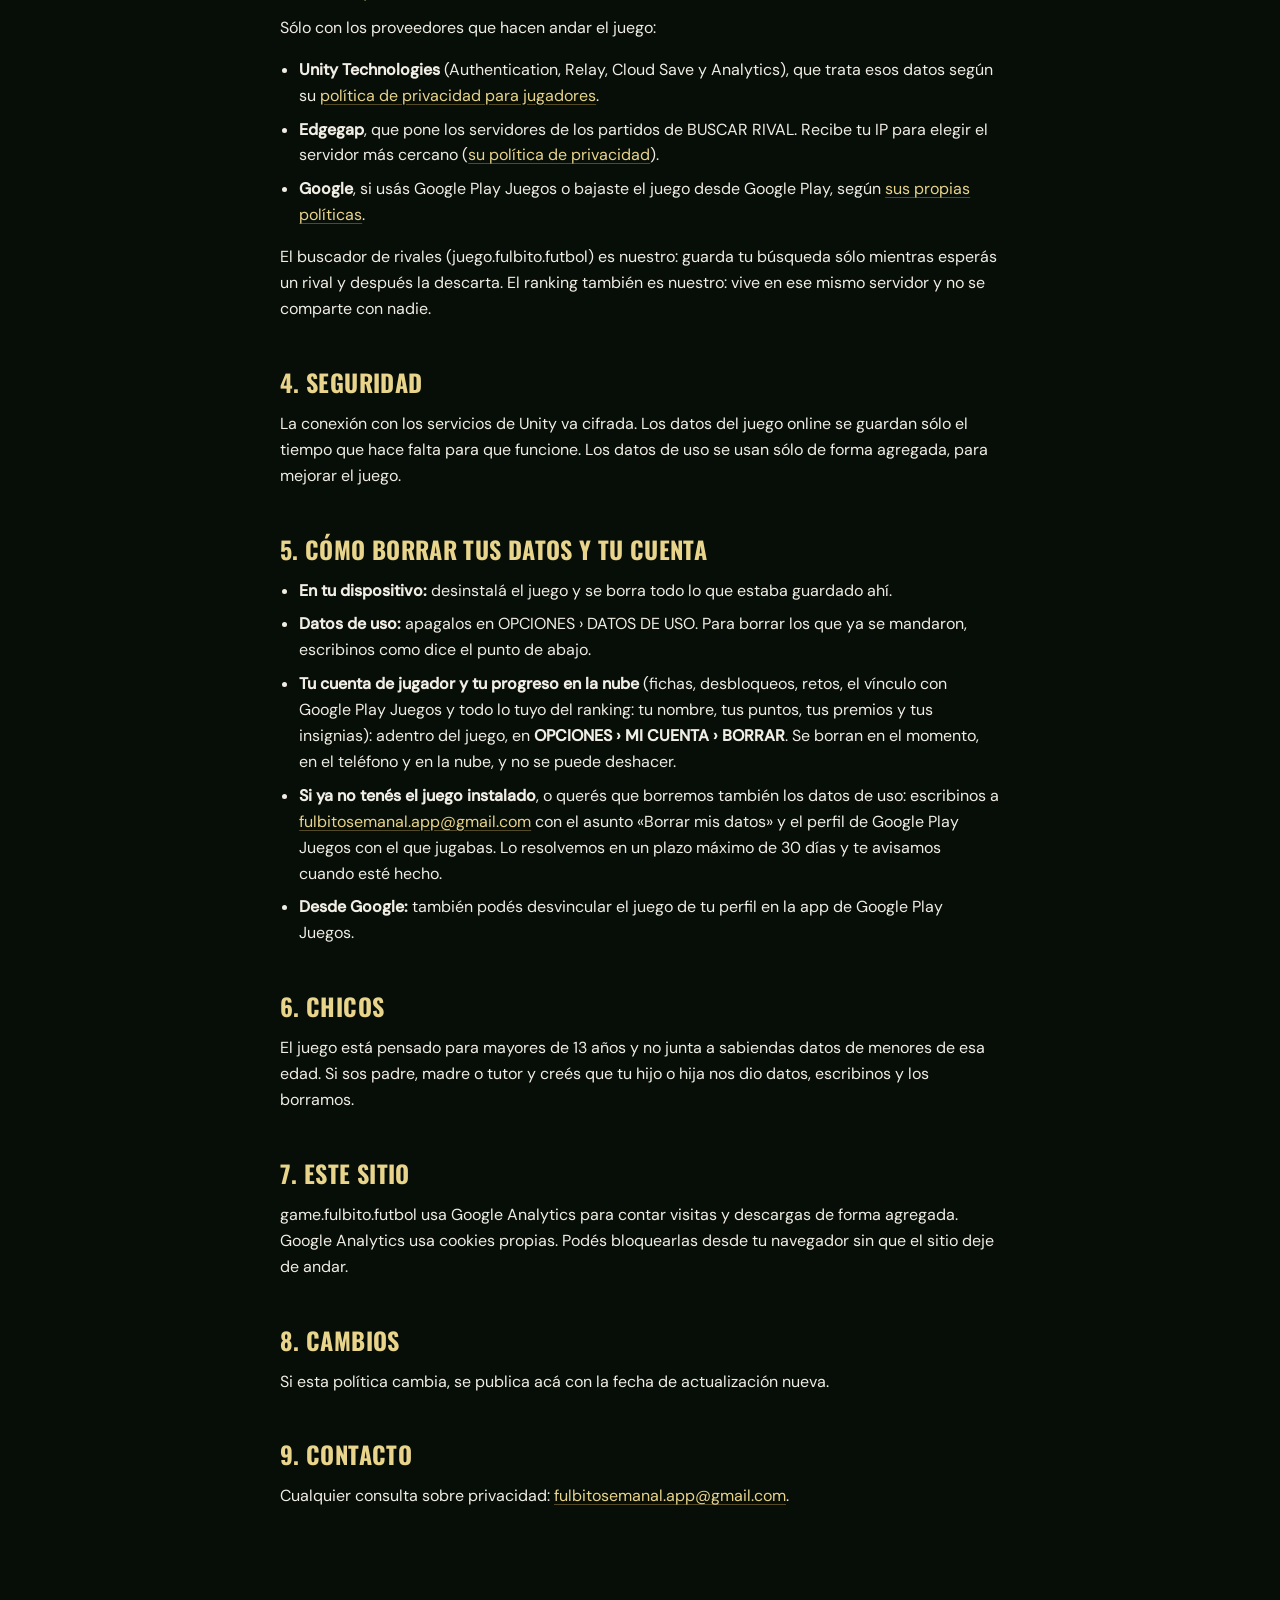
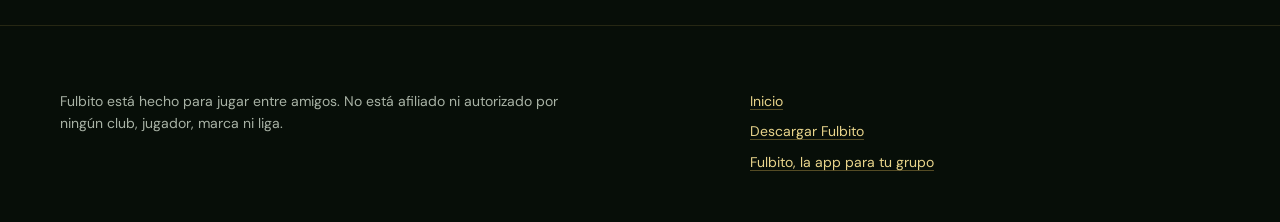
==== commit c0825f97: "Privacidad: el ranking online (nombre, división, puntos y resultados públicos; se borra con MI CUENT" ====
--- a/privacidad/index.html
+++ b/privacidad/index.html
@@ -41,7 +41,7 @@
   <a class="legal__volver" href="../">‹ Fulbito: The Beautiful Game</a>
 
   <h1>Política de privacidad</h1>
-  <p class="legal__fecha">Última actualización: 2 de noviembre de 2026</p>
+  <p class="legal__fecha">Última actualización: 7 de noviembre de 2026</p>
 
   <p>Fulbito: The Beautiful Game es un juego de fútbol arcade hecho por Rodrigo, un desarrollador independiente de Mendoza, Argentina.
     Esta página explica qué datos usa el juego, para qué, y cómo pedir que se borren. Vale para el juego en
@@ -64,6 +64,12 @@
       cercano a vos. El otro jugador no la ve.</li>
     <li><strong>El nombre y el escudo de tu equipo.</strong> Si jugás online con MI EQUIPO, el rival ve el nombre
       que le pusiste y su escudo. Por eso el juego no deja usar nombres con insultos.</li>
+    <li><strong>El ranking online.</strong> Los partidos de BUSCAR RIVAL suman puntos en un ranking público. Para eso
+      guardamos, atados a tu ID de jugador: el nombre que elegís para el ranking, tu división, tus puntos, los
+      resultados de esos partidos (contra qué ID de jugador, cuándo y cómo salió) y los premios que cobraste.
+      Cualquier jugador ve en la tabla tu nombre de ranking, tu división, tu puesto y tus puntos, y el rival que te
+      toca ve tu nombre y tu división. Si no elegís un nombre, la tabla te muestra como «JUGADOR» y cuatro letras
+      de tu ID. El nombre no deja usar insultos ni repetir el de otro jugador.</li>
     <li><strong>Datos de uso del juego.</strong> Para saber qué funciona y qué no, el juego manda datos anónimos con
       Unity Analytics (de Unity Technologies): cuándo abrís el juego y cuánto dura la sesión, cuántos partidos jugás,
       de qué modo, el resultado, cuánto duran, si jugás la revancha y si un partido online se cortó. Unity suma
@@ -93,7 +99,7 @@
       <a href="https://policies.google.com/privacy">sus propias políticas</a>.</li>
   </ul>
   <p>El buscador de rivales (juego.fulbito.futbol) es nuestro: guarda tu búsqueda sólo mientras esperás un rival
-    y después la descarta.</p>
+    y después la descarta. El ranking también es nuestro: vive en ese mismo servidor y no se comparte con nadie.</p>
 
   <h2>4. Seguridad</h2>
   <p>La conexión con los servicios de Unity va cifrada. Los datos del juego online se guardan sólo el tiempo que
@@ -104,8 +110,8 @@
     <li><strong>En tu dispositivo:</strong> desinstalá el juego y se borra todo lo que estaba guardado ahí.</li>
     <li><strong>Datos de uso:</strong> apagalos en OPCIONES › DATOS DE USO. Para borrar los que ya se mandaron, escribinos
       como dice el punto de abajo.</li>
-    <li><strong>Tu cuenta de jugador y tu progreso en la nube</strong> (fichas, desbloqueos, retos y el vínculo con
-      Google Play Juegos): adentro del juego, en <strong>OPCIONES › MI CUENTA › BORRAR</strong>. Se borran en el
+    <li><strong>Tu cuenta de jugador y tu progreso en la nube</strong> (fichas, desbloqueos, retos, el vínculo con
+      Google Play Juegos y todo lo tuyo del ranking: tu nombre, tus puntos, tus premios y tus insignias): adentro del juego, en <strong>OPCIONES › MI CUENTA › BORRAR</strong>. Se borran en el
       momento, en el teléfono y en la nube, y no se puede deshacer.</li>
     <li><strong>Si ya no tenés el juego instalado</strong>, o querés que borremos también los datos de uso: escribinos a
       <a href="mailto:fulbitosemanal.app@gmail.com?subject=Borrar%20mis%20datos%20de%20Fulbito%3A%20The%20Beautiful%20Game">fulbitosemanal.app@gmail.com</a>
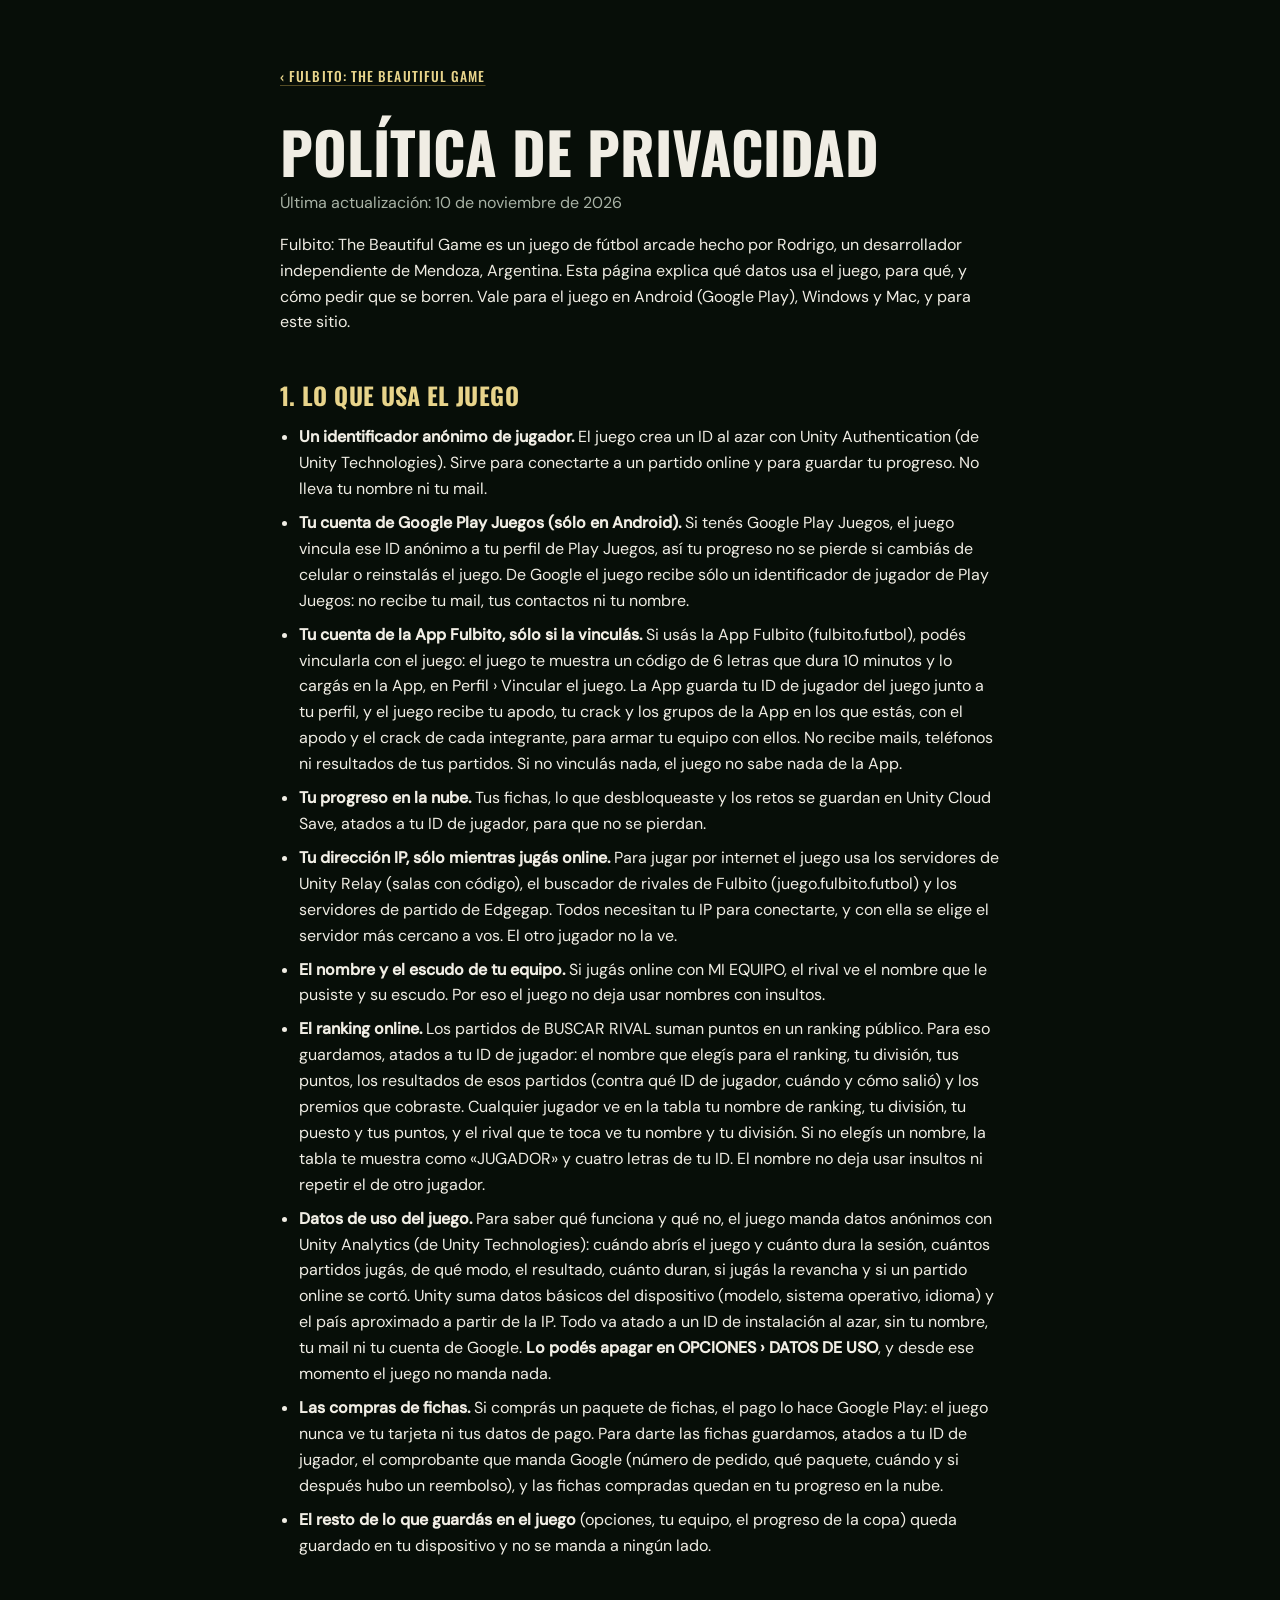
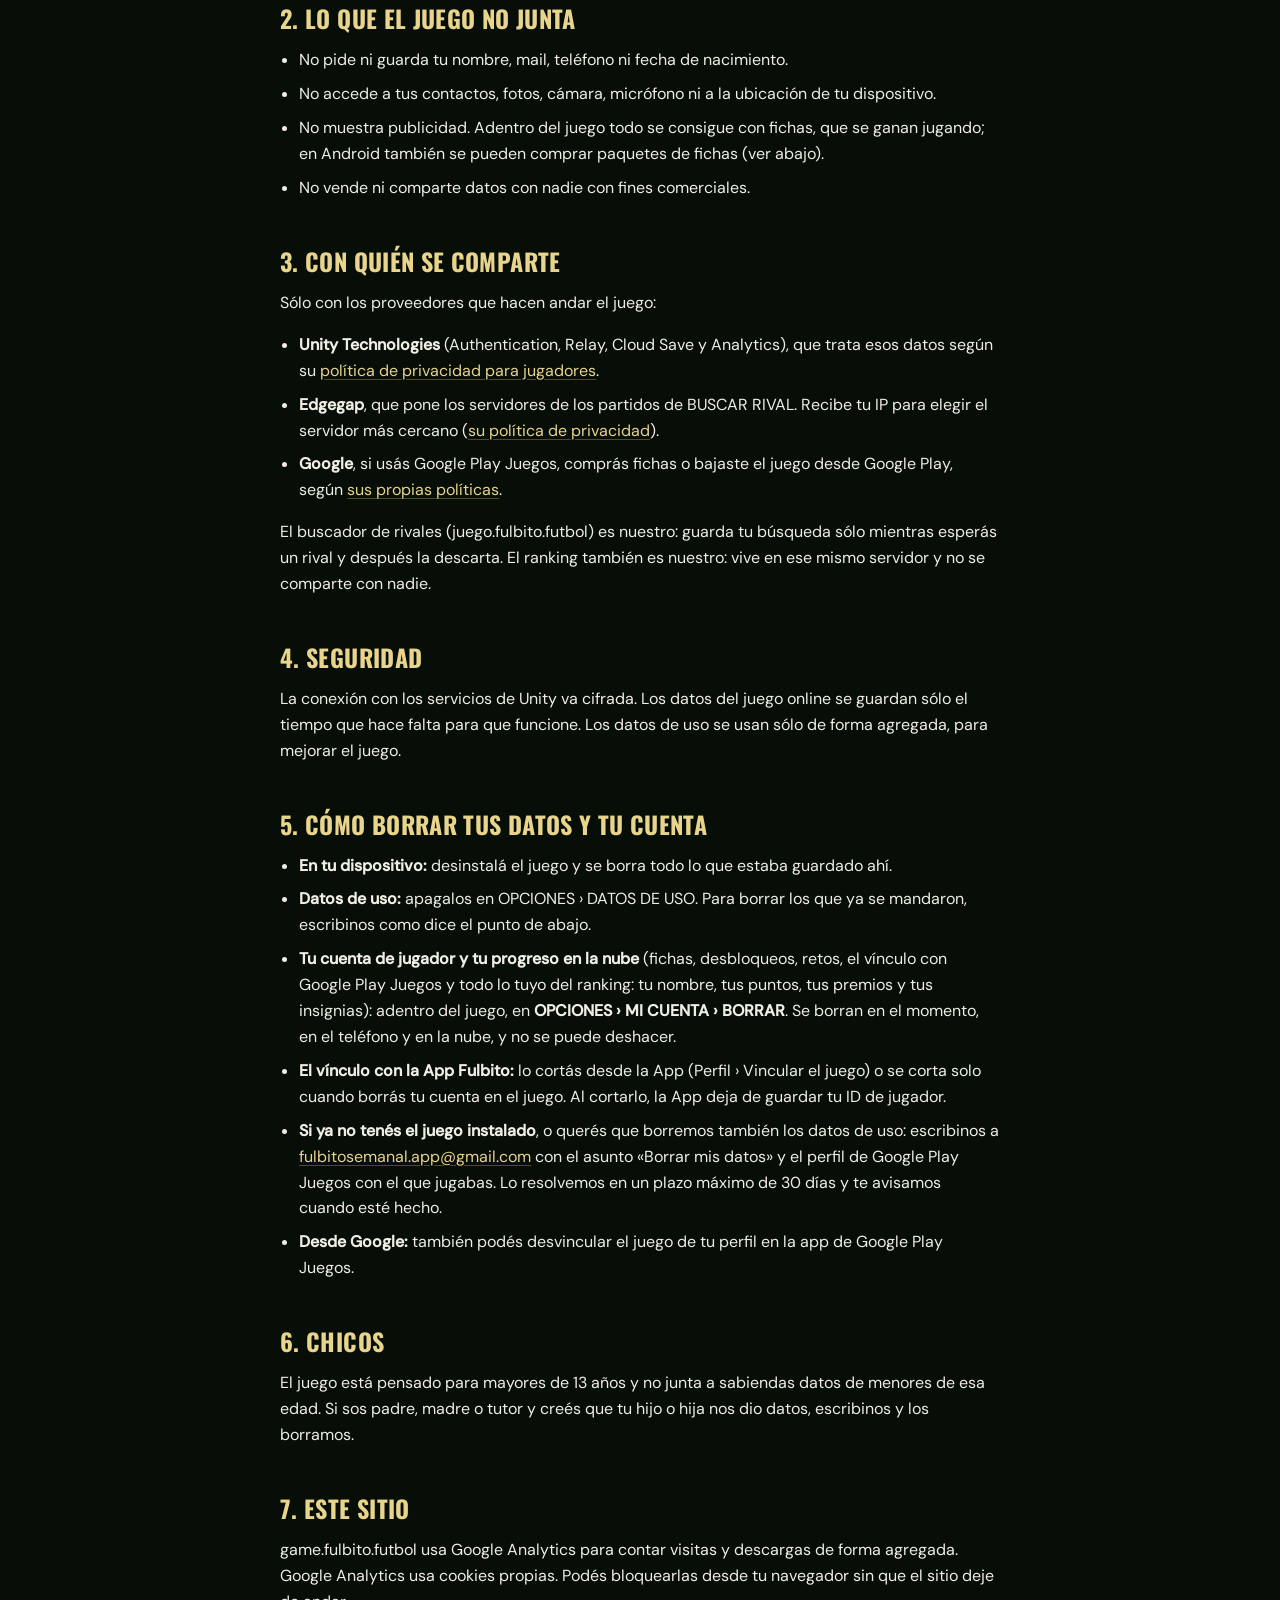
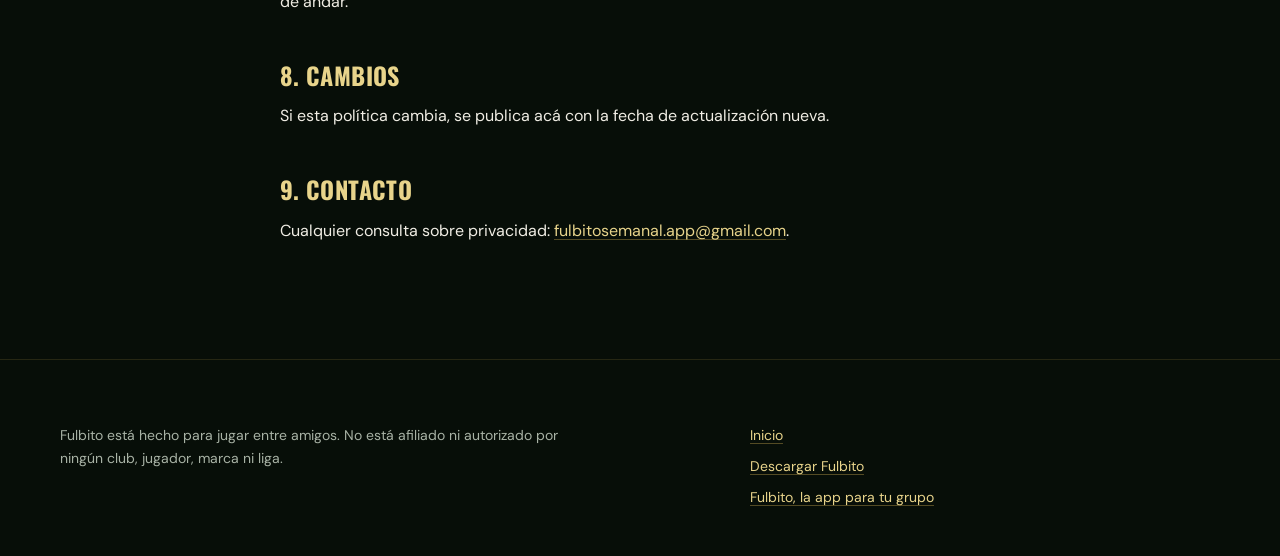
==== commit 6c7a0258: "Privacidad: vínculo con la App Fulbito y compras de fichas en Android Co-Authored-By: Claude Opus 5." ====
--- a/privacidad/index.html
+++ b/privacidad/index.html
@@ -41,7 +41,7 @@
   <a class="legal__volver" href="../">‹ Fulbito: The Beautiful Game</a>
 
   <h1>Política de privacidad</h1>
-  <p class="legal__fecha">Última actualización: 7 de noviembre de 2026</p>
+  <p class="legal__fecha">Última actualización: 10 de noviembre de 2026</p>
 
   <p>Fulbito: The Beautiful Game es un juego de fútbol arcade hecho por Rodrigo, un desarrollador independiente de Mendoza, Argentina.
     Esta página explica qué datos usa el juego, para qué, y cómo pedir que se borren. Vale para el juego en
@@ -56,6 +56,12 @@
       vincula ese ID anónimo a tu perfil de Play Juegos, así tu progreso no se pierde si cambiás de celular o
       reinstalás el juego. De Google el juego recibe sólo un identificador de jugador de Play Juegos: no recibe tu
       mail, tus contactos ni tu nombre.</li>
+    <li><strong>Tu cuenta de la App Fulbito, sólo si la vinculás.</strong> Si usás la App Fulbito (fulbito.futbol),
+      podés vincularla con el juego: el juego te muestra un código de 6 letras que dura 10 minutos y lo cargás en la
+      App, en Perfil › Vincular el juego. La App guarda tu ID de jugador del juego junto a tu perfil, y el juego recibe
+      tu apodo, tu crack y los grupos de la App en los que estás, con el apodo y el crack de cada integrante, para
+      armar tu equipo con ellos. No recibe mails, teléfonos ni resultados de tus partidos. Si no vinculás nada, el
+      juego no sabe nada de la App.</li>
     <li><strong>Tu progreso en la nube.</strong> Tus fichas, lo que desbloqueaste y los retos se guardan en Unity
       Cloud Save, atados a tu ID de jugador, para que no se pierdan.</li>
     <li><strong>Tu dirección IP, sólo mientras jugás online.</strong> Para jugar por internet el juego usa los
@@ -76,6 +82,10 @@
       datos básicos del dispositivo (modelo, sistema operativo, idioma) y el país aproximado a partir de la IP. Todo
       va atado a un ID de instalación al azar, sin tu nombre, tu mail ni tu cuenta de Google.
       <strong>Lo podés apagar en OPCIONES › DATOS DE USO</strong>, y desde ese momento el juego no manda nada.</li>
+    <li><strong>Las compras de fichas.</strong> Si comprás un paquete de fichas, el pago lo hace Google Play: el juego
+      nunca ve tu tarjeta ni tus datos de pago. Para darte las fichas guardamos, atados a tu ID de jugador, el
+      comprobante que manda Google (número de pedido, qué paquete, cuándo y si después hubo un reembolso), y las fichas
+      compradas quedan en tu progreso en la nube.</li>
     <li><strong>El resto de lo que guardás en el juego</strong> (opciones, tu equipo, el progreso de la copa) queda
       guardado en tu dispositivo y no se manda a ningún lado.</li>
   </ul>
@@ -84,7 +94,8 @@
   <ul>
     <li>No pide ni guarda tu nombre, mail, teléfono ni fecha de nacimiento.</li>
     <li>No accede a tus contactos, fotos, cámara, micrófono ni a la ubicación de tu dispositivo.</li>
-    <li>No muestra publicidad ni tiene compras con plata adentro del juego. Las fichas se ganan jugando.</li>
+    <li>No muestra publicidad. Adentro del juego todo se consigue con fichas, que se ganan jugando; en Android
+      también se pueden comprar paquetes de fichas (ver abajo).</li>
     <li>No vende ni comparte datos con nadie con fines comerciales.</li>
   </ul>
 
@@ -95,7 +106,7 @@
       <a href="https://unity.com/legal/game-player-and-app-user-privacy-policy">política de privacidad para jugadores</a>.</li>
     <li><strong>Edgegap</strong>, que pone los servidores de los partidos de BUSCAR RIVAL. Recibe tu IP para elegir el
       servidor más cercano (<a href="https://edgegap.com/privacy-policy">su política de privacidad</a>).</li>
-    <li><strong>Google</strong>, si usás Google Play Juegos o bajaste el juego desde Google Play, según
+    <li><strong>Google</strong>, si usás Google Play Juegos, comprás fichas o bajaste el juego desde Google Play, según
       <a href="https://policies.google.com/privacy">sus propias políticas</a>.</li>
   </ul>
   <p>El buscador de rivales (juego.fulbito.futbol) es nuestro: guarda tu búsqueda sólo mientras esperás un rival
@@ -113,6 +124,8 @@
     <li><strong>Tu cuenta de jugador y tu progreso en la nube</strong> (fichas, desbloqueos, retos, el vínculo con
       Google Play Juegos y todo lo tuyo del ranking: tu nombre, tus puntos, tus premios y tus insignias): adentro del juego, en <strong>OPCIONES › MI CUENTA › BORRAR</strong>. Se borran en el
       momento, en el teléfono y en la nube, y no se puede deshacer.</li>
+    <li><strong>El vínculo con la App Fulbito:</strong> lo cortás desde la App (Perfil › Vincular el juego) o se
+      corta solo cuando borrás tu cuenta en el juego. Al cortarlo, la App deja de guardar tu ID de jugador.</li>
     <li><strong>Si ya no tenés el juego instalado</strong>, o querés que borremos también los datos de uso: escribinos a
       <a href="mailto:fulbitosemanal.app@gmail.com?subject=Borrar%20mis%20datos%20de%20Fulbito%3A%20The%20Beautiful%20Game">fulbitosemanal.app@gmail.com</a>
       con el asunto «Borrar mis datos» y el perfil de Google Play Juegos con el que jugabas. Lo resolvemos en un
--- a/css/site.css
+++ b/css/site.css
@@ -1632,3 +1632,17 @@
 
 /* en la descarga las citas van justo después de los botones, con su regla arriba */
 .citas--bajar { margin-top: var(--s5); padding-top: var(--s4); }
+
+/* 10-nov-2026 — la tira de pelotas (sección del menú) */
+.pelotas { margin-top: var(--s6); }
+.pelotas__titulo { color: var(--cal-tenue); margin-bottom: var(--s4); }
+.pelotas__titulo strong { color: var(--cal); }
+.pelotas__tira { list-style: none; margin: 0; padding: 0; display: grid;
+                 grid-template-columns: repeat(8, minmax(0, 1fr)); gap: var(--s3); }
+.pelotas__tira li { display: flex; flex-direction: column; align-items: center; gap: var(--s2); text-align: center; }
+.pelotas__tira img { width: 100%; max-width: 96px; height: auto; filter: drop-shadow(0 6px 10px rgba(0, 0, 0, .45));
+                     transition: transform .35s var(--ease); }
+.pelotas__tira li:hover img { transform: rotate(-18deg) translateY(-3px); }
+.pelotas__tira span { font-family: var(--display); font-size: var(--t-micro); letter-spacing: .12em;
+                      text-transform: uppercase; color: var(--oro-claro); }
+@media (max-width: 720px) { .pelotas__tira { grid-template-columns: repeat(4, minmax(0, 1fr)); row-gap: var(--s4); } }
